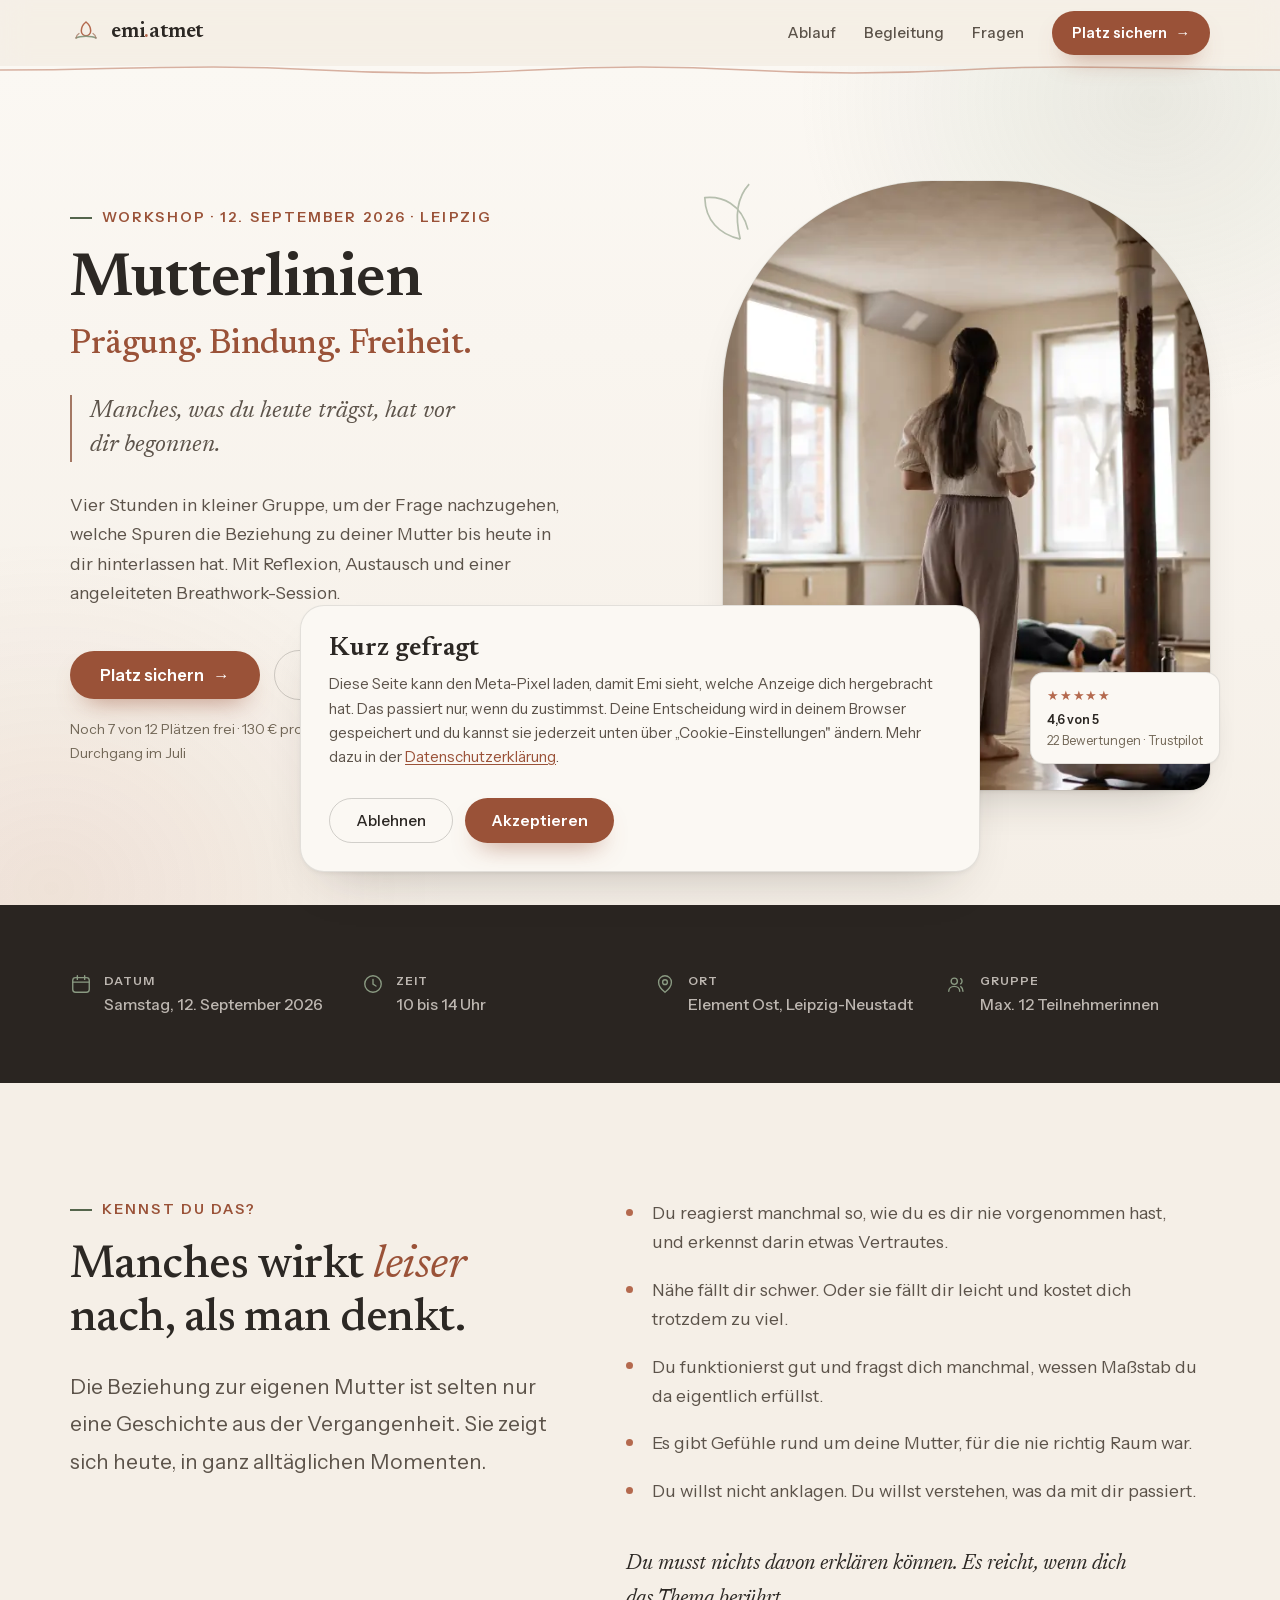
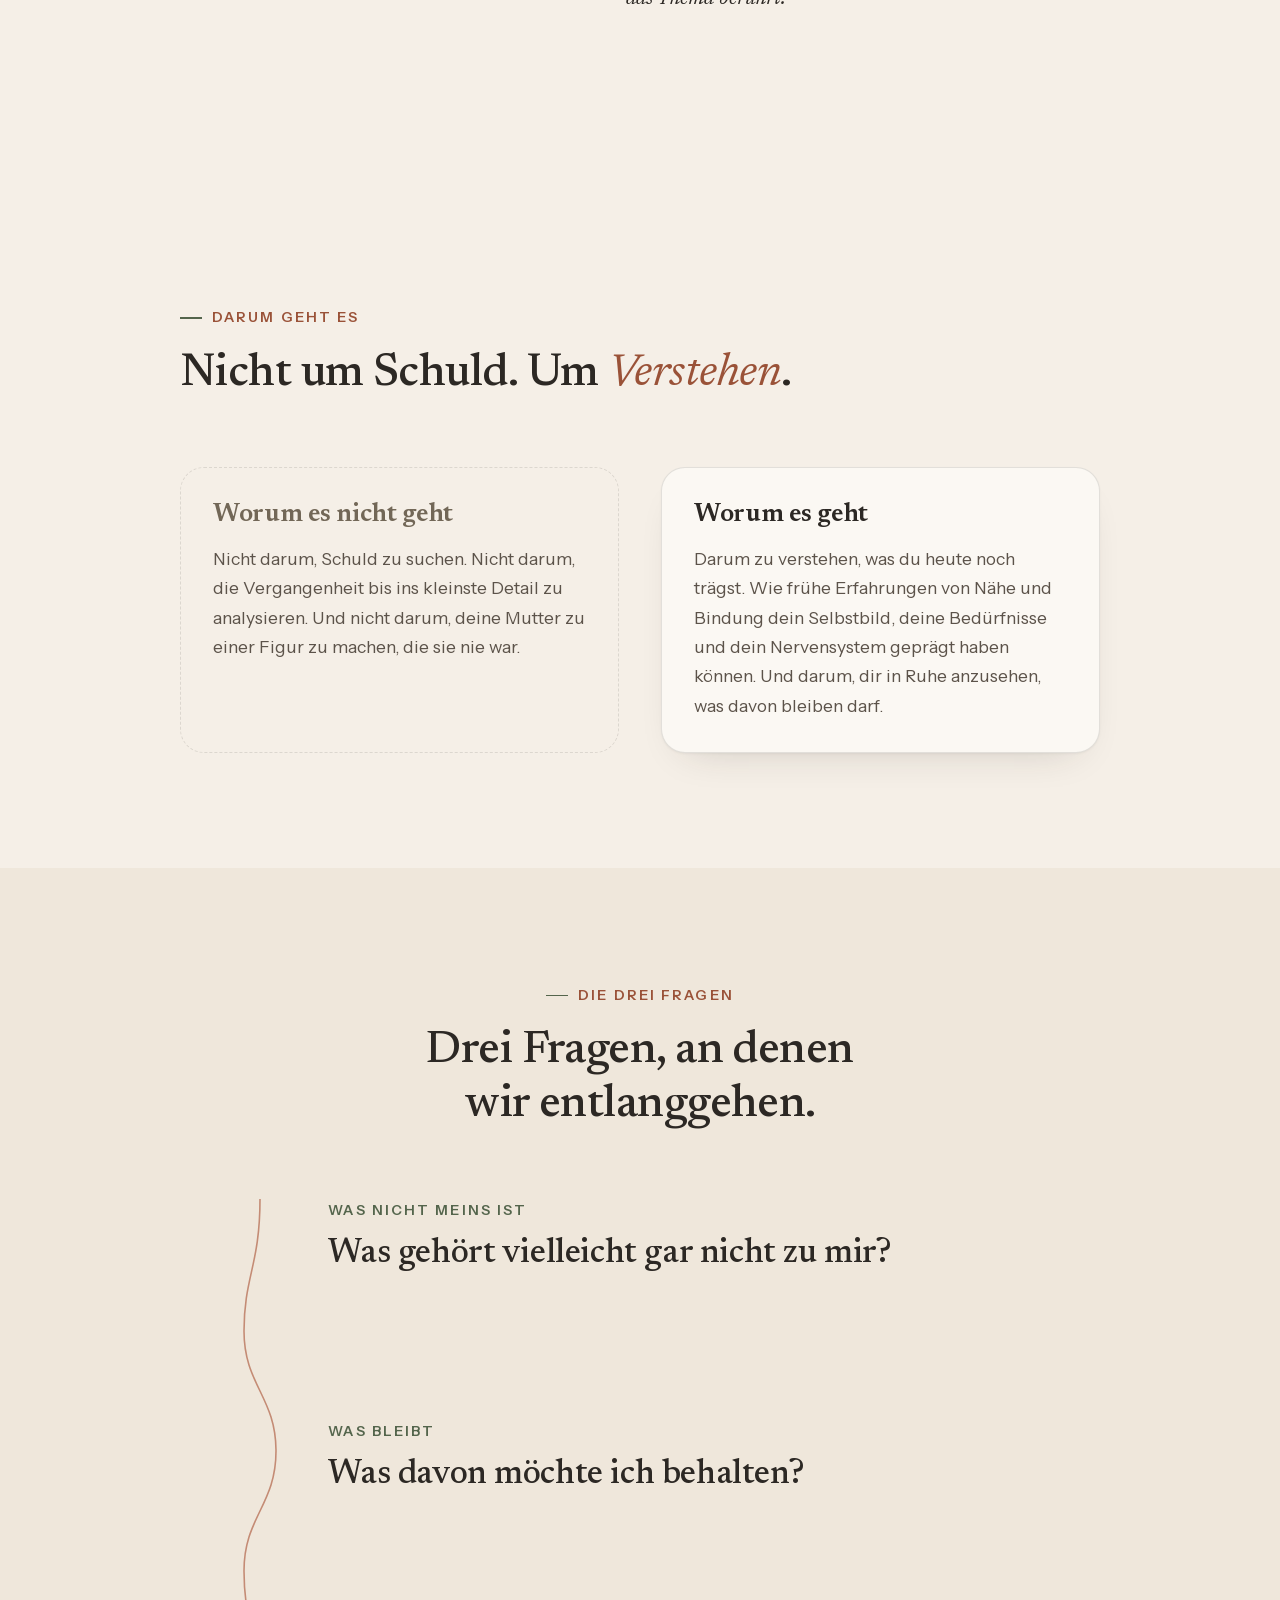
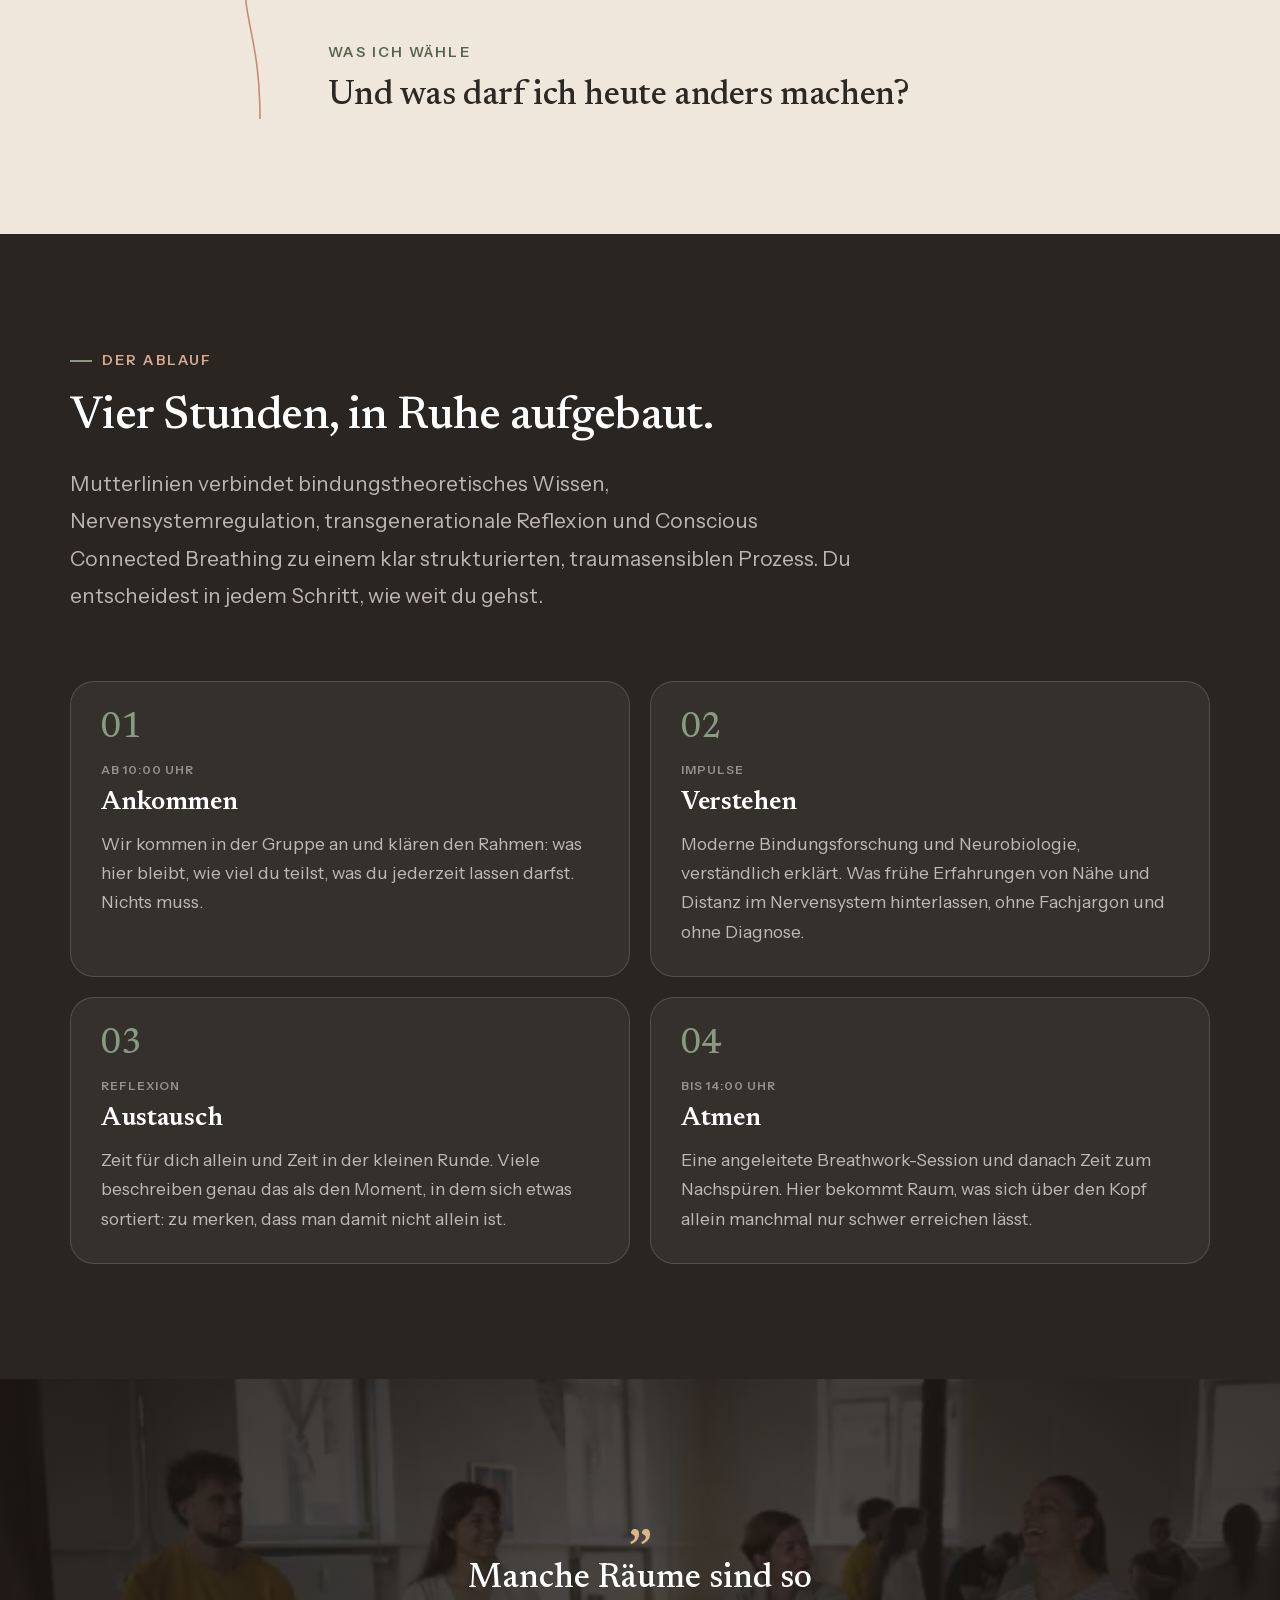
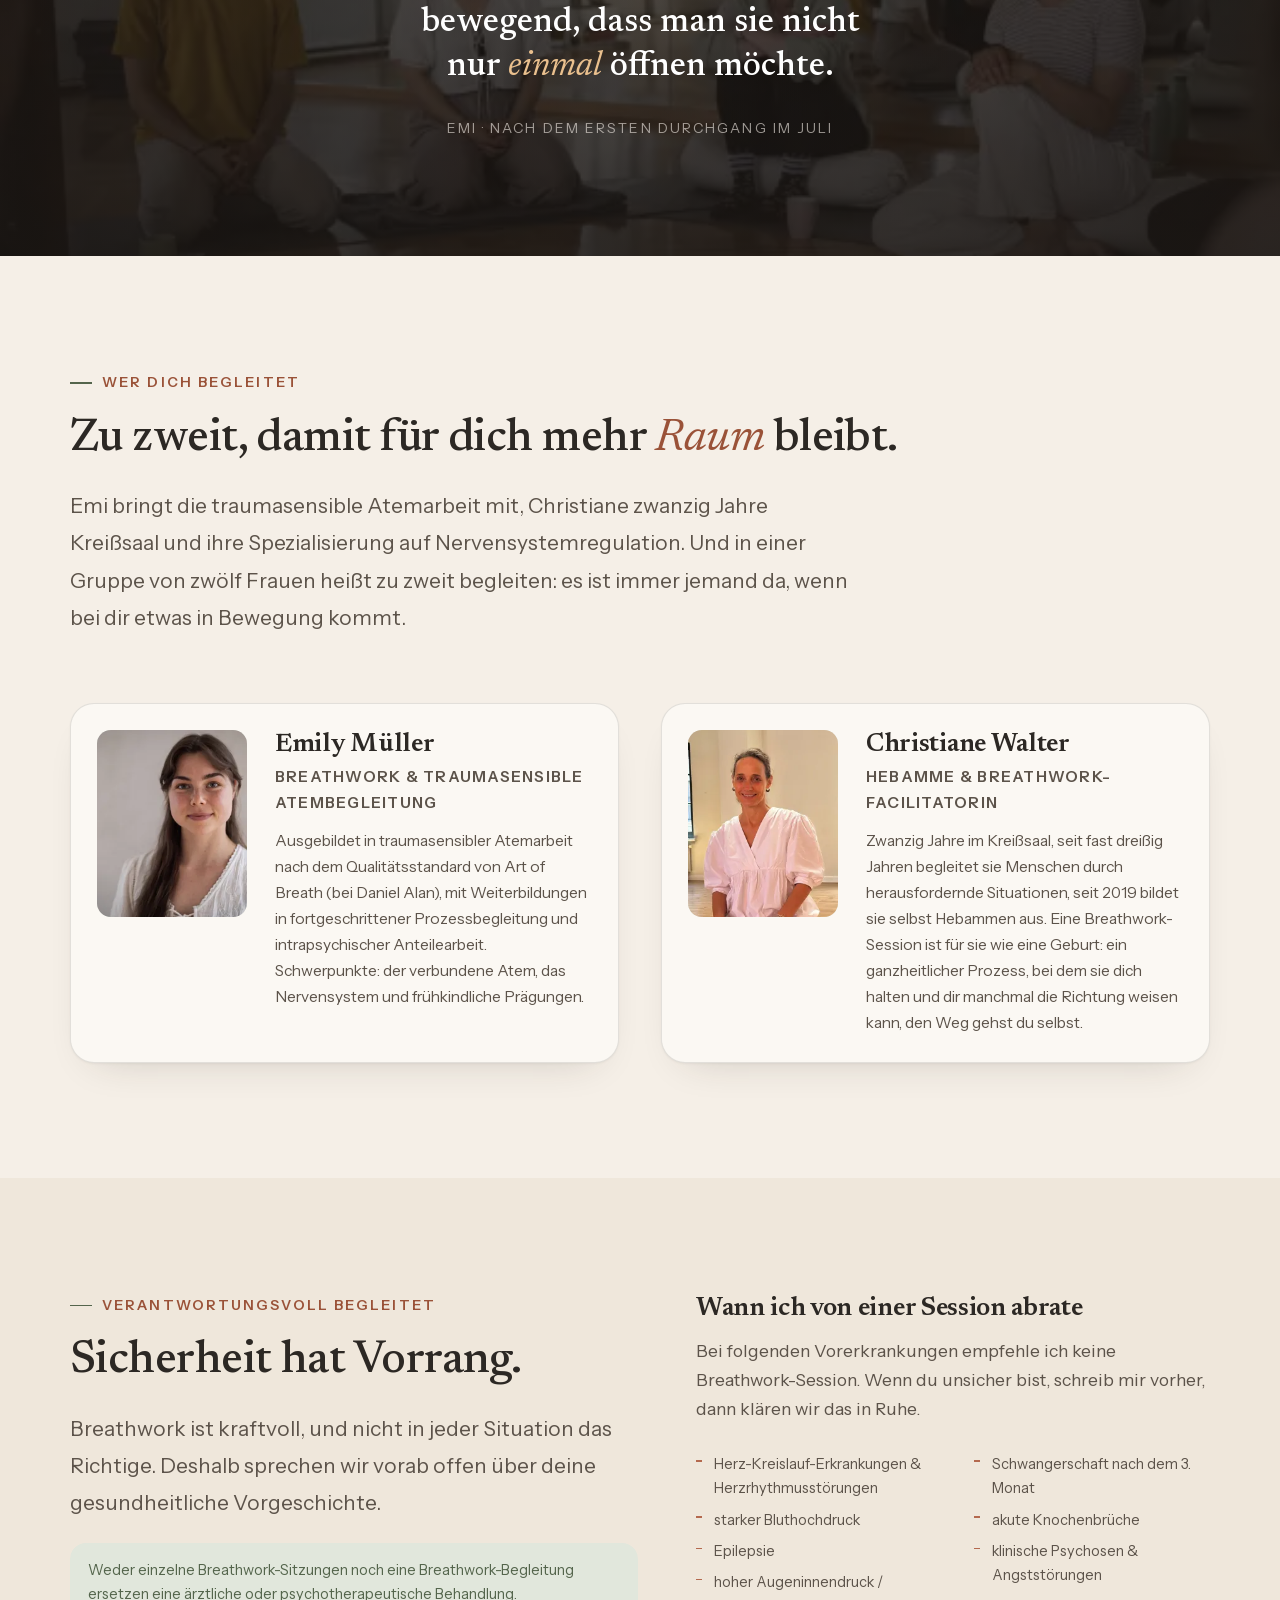
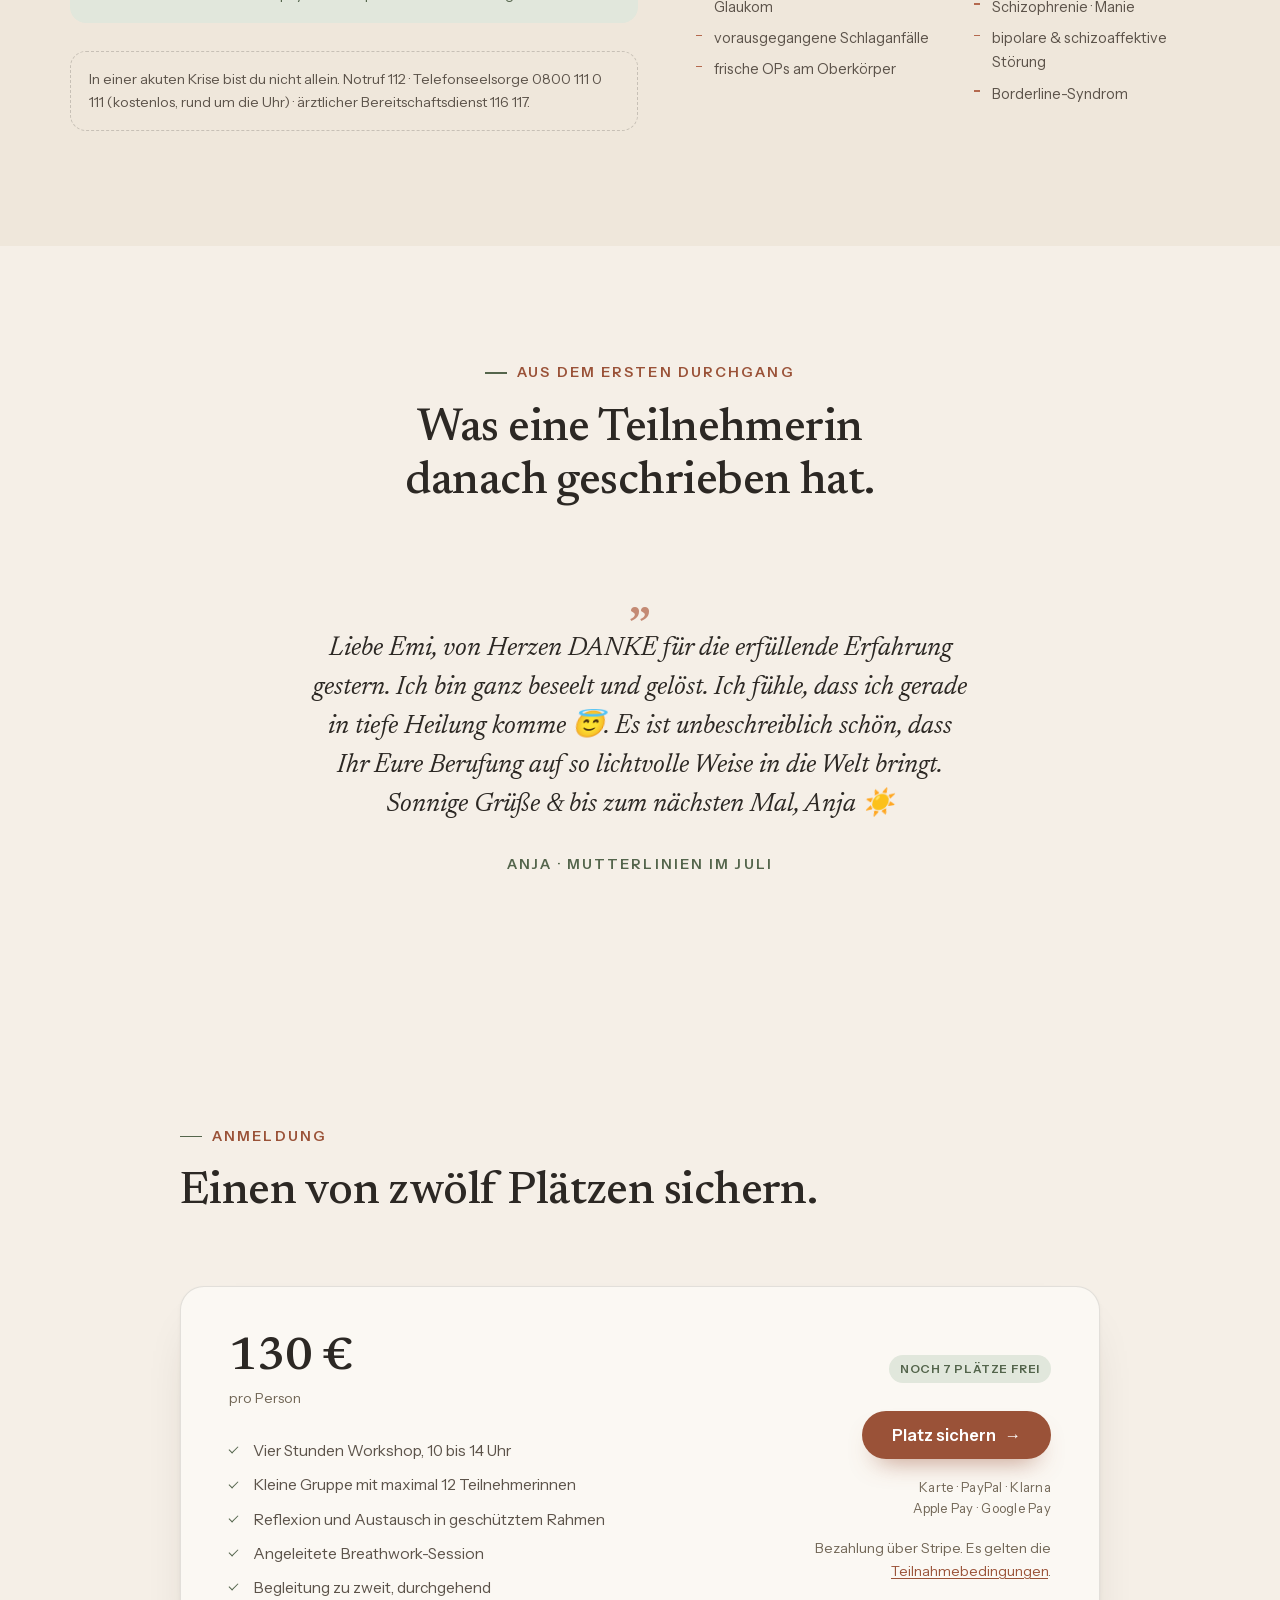
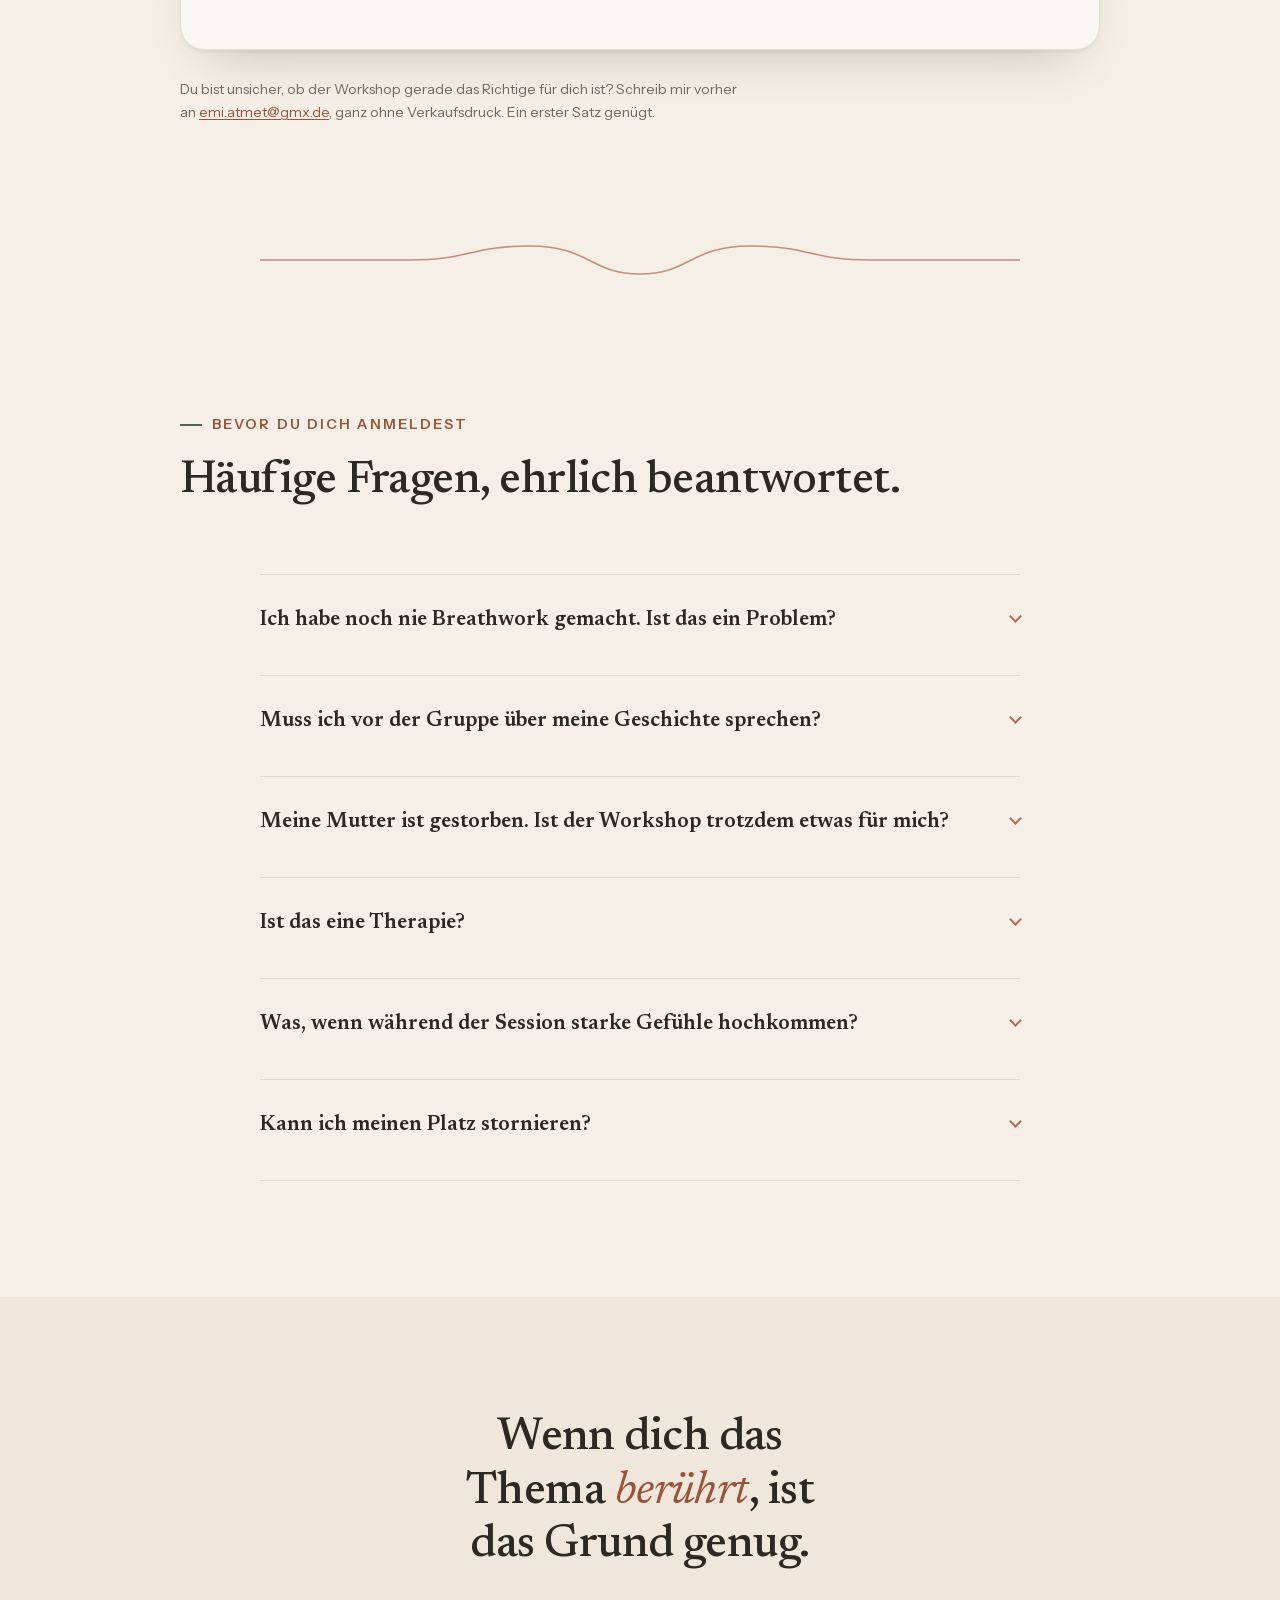
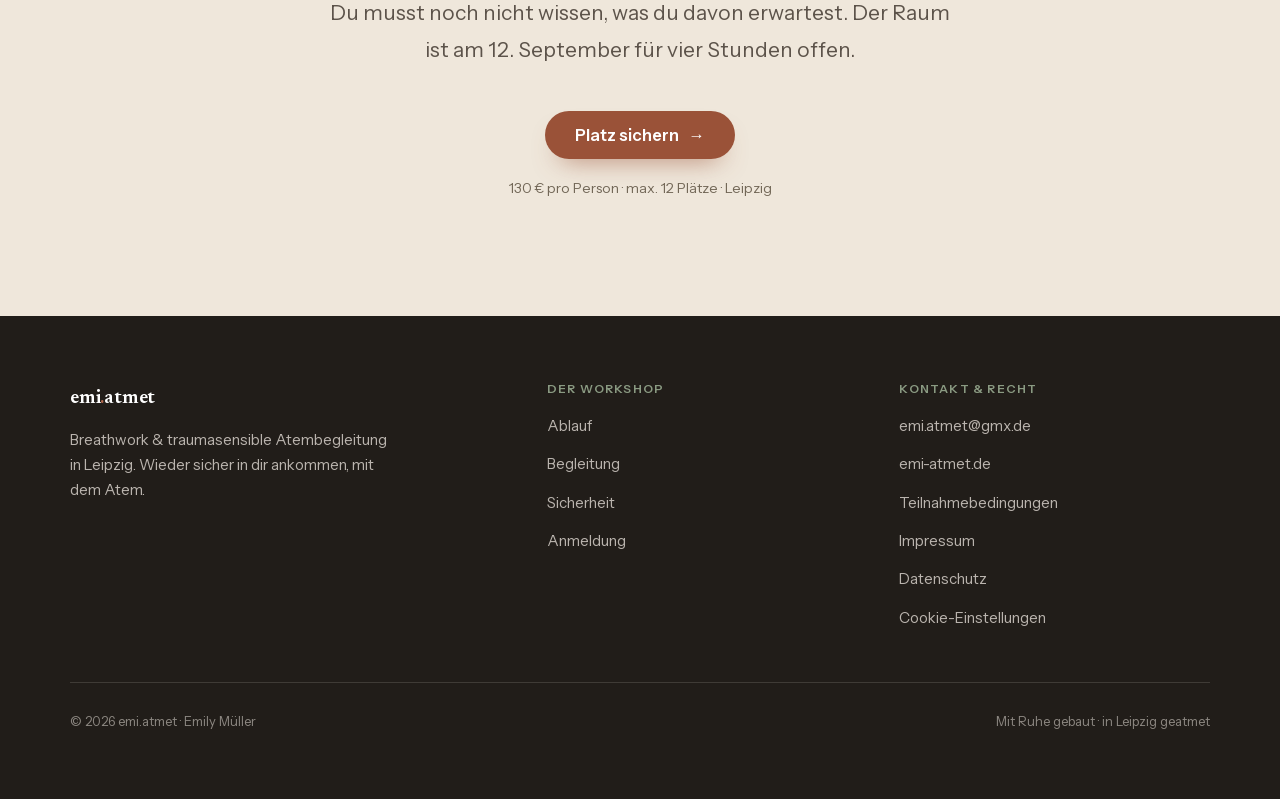
==== index.html @ 9542cbc9 "Nav: Fragen points at the FAQ, not the three questions The nav link went to the three-questions sect" ====
<!doctype html>
<html lang="de">
<head>
<meta charset="utf-8">
<meta name="viewport" content="width=device-width,initial-scale=1">
<title>Mutterlinien · Workshop am 12. September 2026 in Leipzig | emi.atmet</title>
<meta name="description" content="Mutterlinien: Prägung. Bindung. Freiheit. Vier Stunden in kleiner Gruppe zu dem, was die Beziehung zur Mutter bis heute in uns hinterlassen hat. Mit Reflexion, Austausch und Breathwork. 12. September 2026 in Leipzig, max. 12 Plätze.">
<link rel="canonical" href="https://emi-atmet.de/mutterlinien/">

<!-- ============================================================
     OFFENE PLATZHALTER (vor dem Livegang ersetzen, alle greppbar):
       CHECKOUT_URL          Stripe Payment Link, 2 Stellen
       META_PIXEL_ID         in assets/consent.js, sobald die Pixel-ID da ist

     Von Emi am 26.08.2026 beantwortet und eingebaut: Stornobedingungen,
     Adressen, Mitbringen, Bildrechte (Einwilligungen liegen vor), und
     der Termin am 12.09. ist ein einzelner Workshop.
     ============================================================ -->

<meta property="og:type" content="website">
<meta property="og:locale" content="de_DE">
<meta property="og:title" content="Mutterlinien · Workshop am 12. September 2026 in Leipzig">
<meta property="og:description" content="Vier Stunden in kleiner Gruppe zu dem, was die Beziehung zur Mutter bis heute in uns hinterlassen hat. Max. 12 Plätze.">
<meta name="theme-color" content="#F5EFE7">

<link rel="icon" href="data:image/svg+xml,%3Csvg xmlns='http://www.w3.org/2000/svg' viewBox='0 0 32 32'%3E%3Crect width='32' height='32' rx='7' fill='%23F5EFE7'/%3E%3Cpath d='M16 6c2.8 2.3 4.4 5.1 4.4 8.3 0 2.6-2 4.6-4.4 4.6s-4.4-2-4.4-4.6C11.6 11.1 13.2 8.3 16 6z' fill='none' stroke='%23B4694E' stroke-width='1.5'/%3E%3Cpath d='M7 22c2.8-1.6 6-1.6 9-1.6s6.2 0 9 1.6' fill='none' stroke='%238A9A82' stroke-width='1.5' stroke-linecap='round'/%3E%3C/svg%3E">

<link rel="preload" href="assets/fonts/newsreader-600.woff2" as="font" type="font/woff2" crossorigin>
<link rel="preload" href="assets/fonts/instrument-sans-400.woff2" as="font" type="font/woff2" crossorigin>
<link rel="stylesheet" href="assets/fonts.css">
<link rel="stylesheet" href="assets/style.css">
<script>document.documentElement.classList.add('js')</script>
</head>
<body>
<a class="skip" href="#main">Zum Inhalt springen</a>

<header class="nav" id="nav">
  <div class="wrap nav-in">
    <a class="brand" href="https://emi-atmet.de/">
      <svg class="lotus" viewBox="0 0 32 32" aria-hidden="true"><path d="M16 5c3 2.4 4.7 5.4 4.7 8.8 0 2.8-2.1 4.9-4.7 4.9s-4.7-2.1-4.7-4.9C11.3 10.4 13 7.4 16 5z" fill="none" stroke="#B4694E" stroke-width="1.5"/><path d="M6 21c3-1.7 6.4-1.7 10-1.7s7 0 10 1.7" fill="none" stroke="#8A9A82" stroke-width="1.5" stroke-linecap="round"/><path d="M9 16.5c-1.7 1-2.8 2.6-3 4.5M23 16.5c1.7 1 2.8 2.6 3 4.5" fill="none" stroke="#A47864" stroke-width="1.3" stroke-linecap="round" opacity=".8"/></svg>
      <span class="wordmark">emi<span class="dot">.</span>atmet</span>
    </a>
    <nav class="nav-right" aria-label="Hauptnavigation">
      <a class="nav-link" href="#ablauf">Ablauf</a>
      <a class="nav-link" href="#begleitung">Begleitung</a>
      <a class="nav-link" href="#faq">Fragen</a>
      <a class="btn nav-btn" href="#anmeldung">Platz sichern <span class="arr" aria-hidden="true">→</span></a>
    </nav>
  </div>
  <svg class="nav-wave" viewBox="0 0 1440 8" preserveAspectRatio="none" aria-hidden="true"><path d="M0 4 C120 4 120 1 240 1 C360 1 360 7 480 7 C600 7 600 1 720 1 C840 1 840 7 960 7 C1080 7 1080 1 1200 1 C1320 1 1320 4 1440 4" stroke="currentColor" stroke-width="1.4" fill="none"/></svg>
</header>

<main id="main">

  <!-- ============ HERO ============ -->
  <section class="hero">
    <div class="wrap hero-grid">
      <div class="reveal">
        <p class="eyebrow">Workshop · 12. September 2026 · Leipzig</p>
        <h1>Mutterlinien</h1>
        <p class="hero-sub-serif">Prägung. Bindung. Freiheit.</p>
        <p class="hero-lead">Manches, was du heute trägst, hat vor dir begonnen.</p>
        <p class="hero-note">Vier Stunden in kleiner Gruppe, um der Frage nachzugehen, welche Spuren die Beziehung zu deiner Mutter bis heute in dir hinterlassen hat. Mit Reflexion, Austausch und einer angeleiteten Breathwork-Session.</p>
        <div class="cta-row">
          <a class="btn btn-lg" href="#anmeldung">Platz sichern <span class="arr" aria-hidden="true">→</span></a>
          <a class="btn btn-lg btn-ghost" href="#ablauf">Was dich erwartet</a>
        </div>
        <!-- data-seats-left: die beiden Stellen mit der Live-Zahl. Siehe ../TODO.md -->
        <p class="cta-note"><span data-seats-left>Noch 7 von 12 Plätzen frei</span> · 130 € pro Person · zum zweiten Mal, nach einem ersten Durchgang im Juli</p>
      </div>

      <div class="figure-wrap reveal d1">
        <svg class="leaf" viewBox="0 0 64 64" fill="none" aria-hidden="true"><path d="M32 60C16 52 8 38 12 20c14 2 28 12 28 34" stroke="currentColor" stroke-width="1.4"/><path d="M32 60c0-20 6-34 18-42" stroke="currentColor" stroke-width="1.4"/></svg>
        <div class="frame">
          <picture>
            <source type="image/webp"
                    srcset="assets/img/hero-raum-560.webp 560w, assets/img/hero-raum-840.webp 840w, assets/img/hero-raum-1120.webp 1120w"
                    sizes="(max-width:900px) min(420px, 92vw), 40vw">
            <img src="assets/img/hero-raum-840.jpg"
                 srcset="assets/img/hero-raum-560.jpg 560w, assets/img/hero-raum-840.jpg 840w, assets/img/hero-raum-1120.jpg 1120w"
                 sizes="(max-width:900px) min(420px, 92vw), 40vw"
                 width="840" height="1260" fetchpriority="high" decoding="async"
                 alt="Workshopraum in Leipzig: Teilnehmerinnen liegen auf Matten, Emi steht barfuß in der Mitte des Raums.">
          </picture>
        </div>
        <div class="badge">
          <div class="badge-stars" aria-hidden="true">★★★★★</div>
          <p class="badge-txt"><b>4,6 von 5</b><br>22 Bewertungen · Trustpilot</p>
        </div>
      </div>
    </div>
  </section>

  <!-- ============ FAKTEN ============ -->
  <section class="band-dark facts">
    <div class="wrap facts-grid">
      <div class="fact reveal">
        <svg viewBox="0 0 24 24" fill="none" aria-hidden="true"><rect x="3" y="5" width="18" height="16" rx="3" stroke="currentColor" stroke-width="1.5"/><path d="M3 10h18M8 3v4M16 3v4" stroke="currentColor" stroke-width="1.5" stroke-linecap="round"/></svg>
        <div><p class="fact-k">Datum</p><p class="fact-v">Samstag, 12. September 2026</p></div>
      </div>
      <div class="fact reveal d1">
        <svg viewBox="0 0 24 24" fill="none" aria-hidden="true"><circle cx="12" cy="12" r="9" stroke="currentColor" stroke-width="1.5"/><path d="M12 7v5.2l3.2 2" stroke="currentColor" stroke-width="1.5" stroke-linecap="round"/></svg>
        <div><p class="fact-k">Zeit</p><p class="fact-v">10 bis 14 Uhr</p></div>
      </div>
      <div class="fact reveal d2">
        <svg viewBox="0 0 24 24" fill="none" aria-hidden="true"><path d="M12 21s7-5.6 7-11a7 7 0 1 0-14 0c0 5.4 7 11 7 11z" stroke="currentColor" stroke-width="1.5"/><circle cx="12" cy="10" r="2.6" stroke="currentColor" stroke-width="1.5"/></svg>
        <div><p class="fact-k">Ort</p><p class="fact-v">Element Ost, Leipzig-Neustadt</p></div>
      </div>
      <div class="fact reveal d3">
        <svg viewBox="0 0 24 24" fill="none" aria-hidden="true"><circle cx="9" cy="9" r="3.4" stroke="currentColor" stroke-width="1.5"/><path d="M3 20c0-3.3 2.7-5.4 6-5.4s6 2.1 6 5.4" stroke="currentColor" stroke-width="1.5" stroke-linecap="round"/><path d="M16 6.2a3.4 3.4 0 0 1 0 5.6M18.5 20c0-2.4-.9-4.2-2.4-5.2" stroke="currentColor" stroke-width="1.5" stroke-linecap="round"/></svg>
        <div><p class="fact-k">Gruppe</p><p class="fact-v">Max. 12 Teilnehmerinnen</p></div>
      </div>
    </div>
  </section>

  <!-- ============ ERKENNEN ============ -->
  <section id="erkennen">
    <div class="wrap recog">
      <div class="reveal">
        <p class="eyebrow">Kennst du das?</p>
        <h2>Manches wirkt <em>leiser</em> nach, als man denkt.</h2>
        <p class="lead">Die Beziehung zur eigenen Mutter ist selten nur eine Geschichte aus der Vergangenheit. Sie zeigt sich heute, in ganz alltäglichen Momenten.</p>
      </div>
      <div class="reveal d1">
        <ul class="recog-list">
          <li>Du reagierst manchmal so, wie du es dir nie vorgenommen hast, und erkennst darin etwas Vertrautes.</li>
          <li>Nähe fällt dir schwer. Oder sie fällt dir leicht und kostet dich trotzdem zu viel.</li>
          <li>Du funktionierst gut und fragst dich manchmal, wessen Maßstab du da eigentlich erfüllst.</li>
          <li>Es gibt Gefühle rund um deine Mutter, für die nie richtig Raum war.</li>
          <li>Du willst nicht anklagen. Du willst verstehen, was da mit dir passiert.</li>
        </ul>
        <p class="recog-close">Du musst nichts davon erklären können. Es reicht, wenn dich das Thema berührt.</p>
      </div>
    </div>
  </section>

  <div class="breath-wrap"><svg class="breath" viewBox="0 0 760 40" fill="none" aria-hidden="true" preserveAspectRatio="none"><path pathLength="1" d="M0 20 H150 C210 20 210 6 270 6 C330 6 330 34 380 34 C430 34 430 6 490 6 C550 6 550 20 610 20 H760" stroke="currentColor" stroke-width="1.6" stroke-linecap="round"/></svg></div>

  <!-- ============ RAHMEN ============ -->
  <section id="darum">
    <div class="wrap-n">
      <div class="sec-head reveal">
        <p class="eyebrow">Darum geht es</p>
        <h2>Nicht um Schuld. Um <em>Verstehen</em>.</h2>
      </div>
      <div class="frame-cols">
        <div class="frame-card is-not reveal">
          <h3>Worum es nicht geht</h3>
          <p>Nicht darum, Schuld zu suchen. Nicht darum, die Vergangenheit bis ins kleinste Detail zu analysieren. Und nicht darum, deine Mutter zu einer Figur zu machen, die sie nie war.</p>
        </div>
        <div class="frame-card reveal d1">
          <h3>Worum es geht</h3>
          <p>Darum zu verstehen, was du heute noch trägst. Wie frühe Erfahrungen von Nähe und Bindung dein Selbstbild, deine Bedürfnisse und dein Nervensystem geprägt haben können. Und darum, dir in Ruhe anzusehen, was davon bleiben darf.</p>
        </div>
      </div>
    </div>
  </section>

  <!-- ============ DIE DREI FRAGEN (Signature) ============ -->
  <!-- id bewusst "drei-fragen", nicht "fragen": "Fragen" in der Navigation
       meint die FAQ ganz unten. -->
  <section class="questions" id="drei-fragen">
    <div class="wrap">
      <div class="sec-head reveal" style="text-align:center">
        <p class="eyebrow" style="justify-content:center">Die drei Fragen</p>
        <h2 style="max-width:22ch;margin-inline:auto">Drei Fragen, an denen wir entlanggehen.</h2>
      </div>
      <div class="q-grid">
        <div class="q-line reveal" aria-hidden="true">
          <svg viewBox="0 0 44 520" fill="none" preserveAspectRatio="none" vector-effect="non-scaling-stroke">
            <path pathLength="1" d="M22 0 C22 66 6 78 6 132 C6 186 38 198 38 252 C38 306 6 318 6 372 C6 426 22 442 22 520" stroke="currentColor" stroke-width="1.6" stroke-linecap="round"/>
          </svg>
        </div>
        <ol class="q-list">
          <li class="q-item reveal"><span>Was nicht meins ist</span><p>Was gehört vielleicht gar nicht zu mir?</p></li>
          <li class="q-item reveal d1"><span>Was bleibt</span><p>Was davon möchte ich behalten?</p></li>
          <li class="q-item reveal d2"><span>Was ich wähle</span><p>Und was darf ich heute anders machen?</p></li>
        </ol>
      </div>
    </div>
  </section>

  <!-- ============ ABLAUF ============ -->
  <section class="band-dark" id="ablauf">
    <div class="wrap">
      <div class="sec-head reveal">
        <p class="eyebrow">Der Ablauf</p>
        <h2>Vier Stunden, in Ruhe aufgebaut.</h2>
        <p class="lead">Mutterlinien verbindet bindungstheoretisches Wissen, Nervensystemregulation, transgenerationale Reflexion und Conscious Connected Breathing zu einem klar strukturierten, traumasensiblen Prozess. Du entscheidest in jedem Schritt, wie weit du gehst.</p>
      </div>
      <div class="steps">
        <div class="step reveal">
          <p class="t">ab 10:00 Uhr</p>
          <h3>Ankommen</h3>
          <p>Wir kommen in der Gruppe an und klären den Rahmen: was hier bleibt, wie viel du teilst, was du jederzeit lassen darfst. Nichts muss.</p>
        </div>
        <div class="step reveal d1">
          <p class="t">Impulse</p>
          <h3>Verstehen</h3>
          <p>Moderne Bindungsforschung und Neurobiologie, verständlich erklärt. Was frühe Erfahrungen von Nähe und Distanz im Nervensystem hinterlassen, ohne Fachjargon und ohne Diagnose.</p>
        </div>
        <div class="step reveal d2">
          <p class="t">Reflexion</p>
          <h3>Austausch</h3>
          <p>Zeit für dich allein und Zeit in der kleinen Runde. Viele beschreiben genau das als den Moment, in dem sich etwas sortiert: zu merken, dass man damit nicht allein ist.</p>
        </div>
        <div class="step reveal d3">
          <p class="t">bis 14:00 Uhr</p>
          <h3>Atmen</h3>
          <p>Eine angeleitete Breathwork-Session und danach Zeit zum Nachspüren. Hier bekommt Raum, was sich über den Kopf allein manchmal nur schwer erreichen lässt.</p>
        </div>
      </div>
    </div>
  </section>

  <!-- ============ ZITAT ============ -->
  <section class="quoteband">
    <picture class="cine-wrap">
      <source media="(min-width:701px)" type="image/webp"
              srcset="assets/img/kreis-wide-1200.webp 1200w, assets/img/kreis-wide-1800.webp 1800w, assets/img/kreis-wide-2600.webp 2600w"
              sizes="100vw" width="2600" height="1097">
      <source media="(min-width:701px)" type="image/jpeg"
              srcset="assets/img/kreis-wide-1200.jpg 1200w, assets/img/kreis-wide-1800.jpg 1800w, assets/img/kreis-wide-2600.jpg 2600w"
              sizes="100vw" width="2600" height="1097">
      <source type="image/webp"
              srcset="assets/img/kreis-narrow-600.webp 600w, assets/img/kreis-narrow-900.webp 900w, assets/img/kreis-narrow-1200.webp 1200w"
              sizes="100vw">
      <img class="cine" src="assets/img/kreis-narrow-900.jpg"
           srcset="assets/img/kreis-narrow-600.jpg 600w, assets/img/kreis-narrow-900.jpg 900w, assets/img/kreis-narrow-1200.jpg 1200w"
           sizes="100vw" width="900" height="600" loading="lazy" decoding="async"
           alt="Teilnehmende sitzen im Kreis um eine Kerze auf dem Holzboden und lachen.">
    </picture>
    <div class="wrap-n reveal">
      <span class="mark" aria-hidden="true">„</span>
      <blockquote>Manche Räume sind so bewegend, dass man sie nicht nur <em>einmal</em> öffnen möchte.</blockquote>
      <cite>Emi · nach dem ersten Durchgang im Juli</cite>
    </div>
  </section>

  <!-- ============ BEGLEITUNG ============ -->
  <section id="begleitung">
    <div class="wrap">
      <div class="sec-head reveal">
        <p class="eyebrow">Wer dich begleitet</p>
        <h2>Zu zweit, damit für dich mehr <em>Raum</em> bleibt.</h2>
        <p class="lead">Emi bringt die traumasensible Atemarbeit mit, Christiane zwanzig Jahre Kreißsaal und ihre Spezialisierung auf Nervensystemregulation. Und in einer Gruppe von zwölf Frauen heißt zu zweit begleiten: es ist immer jemand da, wenn bei dir etwas in Bewegung kommt.</p>
      </div>
      <div class="people">
        <article class="person reveal">
          <div class="person-fig">
            <picture>
              <source type="image/webp"
                      srcset="assets/img/emi-240.webp 240w, assets/img/emi-360.webp 360w, assets/img/emi-480.webp 480w"
                      sizes="150px">
              <img src="assets/img/emi-360.jpg"
                   srcset="assets/img/emi-240.jpg 240w, assets/img/emi-360.jpg 360w, assets/img/emi-480.jpg 480w"
                   sizes="150px" width="360" height="450" loading="lazy" decoding="async"
                   alt="Porträt von Emily Müller">
            </picture>
          </div>
          <div class="person-body">
            <h3>Emily Müller</h3>
            <p class="person-role">Breathwork &amp; traumasensible Atembegleitung</p>
            <p>Ausgebildet in traumasensibler Atemarbeit nach dem Qualitätsstandard von Art of Breath (bei Daniel Alan), mit Weiterbildungen in fortgeschrittener Prozessbegleitung und intrapsychischer Anteilearbeit. Schwerpunkte: der verbundene Atem, das Nervensystem und frühkindliche Prägungen.</p>
          </div>
        </article>
        <article class="person reveal d1">
          <div class="person-fig">
            <picture>
              <source type="image/webp"
                      srcset="assets/img/christiane-240.webp 240w, assets/img/christiane-360.webp 360w, assets/img/christiane-480.webp 480w"
                      sizes="150px">
              <img src="assets/img/christiane-360.jpg"
                   srcset="assets/img/christiane-240.jpg 240w, assets/img/christiane-360.jpg 360w, assets/img/christiane-480.jpg 480w"
                   sizes="150px" width="360" height="460" loading="lazy" decoding="async"
                   alt="Porträt von Christiane Walter">
            </picture>
          </div>
          <div class="person-body">
            <h3>Christiane Walter</h3>
            <p class="person-role">Hebamme &amp; Breathwork-Facilitatorin</p>
            <p>Zwanzig Jahre im Kreißsaal, seit fast dreißig Jahren begleitet sie Menschen durch herausfordernde Situationen, seit 2019 bildet sie selbst Hebammen aus. Eine Breathwork-Session ist für sie wie eine Geburt: ein ganzheitlicher Prozess, bei dem sie dich halten und dir manchmal die Richtung weisen kann, den Weg gehst du selbst.</p>
          </div>
        </article>
      </div>
    </div>
  </section>

  <!-- ============ SICHERHEIT ============ -->
  <section class="band-2" id="sicherheit">
    <div class="wrap safety">
      <div class="reveal">
        <p class="eyebrow">Verantwortungsvoll begleitet</p>
        <h2>Sicherheit hat Vorrang.</h2>
        <p class="lead">Breathwork ist kraftvoll, und nicht in jeder Situation das Richtige. Deshalb sprechen wir vorab offen über deine gesundheitliche Vorgeschichte.</p>
        <div class="note-sage">Weder einzelne Breathwork-Sitzungen noch eine Breathwork-Begleitung ersetzen eine ärztliche oder psychotherapeutische Behandlung.</div>
        <div class="note-dashed">In einer akuten Krise bist du nicht allein. Notruf 112 · Telefonseelsorge 0800 111 0 111 (kostenlos, rund um die Uhr) · ärztlicher Bereitschaftsdienst 116 117.</div>
      </div>
      <div class="reveal d1">
        <h3>Wann ich von einer Session abrate</h3>
        <p style="color:var(--ink-soft);max-width:50ch">Bei folgenden Vorerkrankungen empfehle ich keine Breathwork-Session. Wenn du unsicher bist, schreib mir vorher, dann klären wir das in Ruhe.</p>
        <ul class="contra">
          <li>Herz-Kreislauf-Erkrankungen &amp; Herzrhythmusstörungen</li>
          <li>starker Bluthochdruck</li>
          <li>Epilepsie</li>
          <li>hoher Augeninnendruck / Glaukom</li>
          <li>vorausgegangene Schlaganfälle</li>
          <li>frische OPs am Oberkörper</li>
          <li>Schwangerschaft nach dem 3. Monat</li>
          <li>akute Knochenbrüche</li>
          <li>klinische Psychosen &amp; Angststörungen</li>
          <li>Schizophrenie · Manie</li>
          <li>bipolare &amp; schizoaffektive Störung</li>
          <li>Borderline-Syndrom</li>
        </ul>
      </div>
    </div>
  </section>

  <!-- ============ STIMME ============ -->
  <!-- Wortlaut unverändert übernommen, inklusive der Stelle über Heilung.
       Entscheidung von Kenny am 26.08.2026, Freigabe mit Namen liegt vor. -->
  <section id="stimmen">
    <div class="wrap-n">
      <div class="sec-head reveal" style="text-align:center">
        <p class="eyebrow" style="justify-content:center">Aus dem ersten Durchgang</p>
        <h2 style="max-width:20ch;margin-inline:auto">Was eine Teilnehmerin danach geschrieben hat.</h2>
      </div>
      <figure class="stimme reveal d1">
        <span class="mark" aria-hidden="true">„</span>
        <blockquote>Liebe Emi, von Herzen DANKE für die erfüllende Erfahrung gestern. Ich bin ganz beseelt und gelöst. Ich fühle, dass ich gerade in tiefe Heilung komme 😇. Es ist unbeschreiblich schön, dass Ihr Eure Berufung auf so lichtvolle Weise in die Welt bringt. Sonnige Grüße &amp; bis zum nächsten Mal, Anja ☀️</blockquote>
        <figcaption><cite>Anja · Mutterlinien im Juli</cite></figcaption>
      </figure>
    </div>
  </section>

  <!-- ============ ANMELDUNG ============ -->
  <section id="anmeldung">
    <div class="wrap-n">
      <div class="sec-head reveal">
        <p class="eyebrow">Anmeldung</p>
        <h2>Einen von zwölf Plätzen sichern.</h2>
      </div>
      <div class="book-card reveal d1">
        <div>
          <p class="price">130 €</p>
          <p class="price-note">pro Person</p>
          <ul class="incl">
            <li>Vier Stunden Workshop, 10 bis 14 Uhr</li>
            <li>Kleine Gruppe mit maximal 12 Teilnehmerinnen</li>
            <li>Reflexion und Austausch in geschütztem Rahmen</li>
            <li>Angeleitete Breathwork-Session</li>
            <li>Begleitung zu zweit, durchgehend</li>
          </ul>
        </div>
        <div class="book-side">
          <span class="seats" data-seats-left>Noch 7 Plätze frei</span>
          <div>
            <!-- CHECKOUT_URL (1/2) · Stripe Payment Link -->
            <a class="btn btn-lg" href="CHECKOUT_URL" data-checkout>Platz sichern <span class="arr" aria-hidden="true">→</span></a>
          </div>
          <p class="pay-methods">Karte · PayPal · Klarna<br>Apple Pay · Google Pay</p>
          <p class="cta-note">Bezahlung über Stripe. Es gelten die
          <a href="teilnahmebedingungen.html" style="color:var(--clay-deep);text-decoration:underline;text-underline-offset:2px">Teilnahmebedingungen</a>.</p>
        </div>
      </div>
      <p class="cta-note reveal" style="margin-top:var(--sp-3);max-width:56ch">
        Du bist unsicher, ob der Workshop gerade das Richtige für dich ist? Schreib mir vorher an
        <a href="mailto:emi.atmet@gmx.de?subject=Mutterlinien%2012.09." style="color:var(--clay-deep);text-decoration:underline;text-underline-offset:2px">emi.atmet@gmx.de</a>,
        ganz ohne Verkaufsdruck. Ein erster Satz genügt.
      </p>
    </div>
  </section>

  <div class="breath-wrap"><svg class="breath" viewBox="0 0 760 40" fill="none" aria-hidden="true" preserveAspectRatio="none"><path pathLength="1" d="M0 20 H150 C210 20 210 6 270 6 C330 6 330 34 380 34 C430 34 430 6 490 6 C550 6 550 20 610 20 H760" stroke="currentColor" stroke-width="1.6" stroke-linecap="round"/></svg></div>

  <!-- ============ FAQ ============ -->
  <section id="faq">
    <div class="wrap-n">
      <div class="sec-head reveal">
        <p class="eyebrow">Bevor du dich anmeldest</p>
        <h2>Häufige Fragen, ehrlich beantwortet.</h2>
      </div>
      <div class="faq reveal d1">
        <details>
          <summary>Ich habe noch nie Breathwork gemacht. Ist das ein Problem?</summary>
          <div class="a"><p>Überhaupt nicht. Du brauchst keinerlei Vorerfahrung. Wir führen dich Schritt für Schritt durch die Session, und du bestimmst selbst, wie tief du gehst.</p></div>
        </details>
        <details>
          <summary>Muss ich vor der Gruppe über meine Geschichte sprechen?</summary>
          <div class="a"><p>Nein. Es gibt Zeit für dich allein und Zeit für Austausch, und du entscheidest jedes Mal neu, was du davon teilst. Zuhören ist genauso viel wert.</p></div>
        </details>
        <details>
          <summary>Meine Mutter ist gestorben. Ist der Workshop trotzdem etwas für mich?</summary>
          <div class="a"><p>Ja. Es geht um die Spuren, die die Beziehung in dir hinterlassen hat, und die bleiben, unabhängig davon, ob deine Mutter noch lebt oder ob ihr heute Kontakt habt. Wenn der Verlust frisch ist, schreib mir vorher, dann schauen wir gemeinsam, ob der Zeitpunkt stimmig ist.</p></div>
        </details>
        <details>
          <summary>Ist das eine Therapie?</summary>
          <div class="a"><p>Nein. Der Workshop ist eine begleitete Selbsterfahrung und ersetzt keine ärztliche oder psychotherapeutische Behandlung. Wenn du gerade in Behandlung bist, sprich vorher mit deiner Therapeutin oder deinem Therapeuten darüber.</p></div>
        </details>
        <details>
          <summary>Was, wenn während der Session starke Gefühle hochkommen?</summary>
          <div class="a"><p>Genau dafür ist der Raum da. Wir sind zu zweit und traumasensibel ausgebildet und begleiten dich sicher durch das, was sich zeigt. Nichts muss, alles darf.</p></div>
        </details>
        <details>
          <summary>Kann ich meinen Platz stornieren?</summary>
          <div class="a">
            <p>Bis 14 Tage vor dem Workshop kannst du kostenfrei stornieren, du bekommst den vollen Betrag zurück. Zwischen 13 und 7 Tagen vorher werden 50 Prozent fällig, also 65 Euro. Ab 6 Tagen vorher oder wenn du nicht erscheinst, wird der volle Beitrag von 130 Euro fällig.</p>
            <p>Du kannst deinen Platz aber jederzeit kostenfrei an jemand anderen weitergeben. Sag Emi einfach Bescheid, wer statt dir kommt.</p>
          </div>
        </details>
      </div>
    </div>
  </section>

  <!-- ============ ABSCHLUSS ============ -->
  <section class="band-2">
    <div class="wrap-n reveal" style="text-align:center">
      <h2 style="max-width:20ch;margin-inline:auto">Wenn dich das Thema <em>berührt</em>, ist das Grund genug.</h2>
      <p class="lead" style="margin:0 auto var(--sp-4);max-width:46ch">Du musst noch nicht wissen, was du davon erwartest. Der Raum ist am 12. September für vier Stunden offen.</p>
      <div class="cta-row" style="justify-content:center">
        <!-- CHECKOUT_URL (2/2) · Stripe Payment Link -->
        <a class="btn btn-lg" href="CHECKOUT_URL" data-checkout>Platz sichern <span class="arr" aria-hidden="true">→</span></a>
      </div>
      <p class="cta-note">130 € pro Person · max. 12 Plätze · Leipzig</p>
    </div>
  </section>

</main>

<footer class="foot">
  <div class="wrap">
    <div class="foot-grid">
      <div>
        <span class="wordmark">emi<span class="dot">.</span>atmet</span>
        <p style="margin-top:12px;max-width:34ch;font-size:15px">Breathwork &amp; traumasensible Atembegleitung in Leipzig. Wieder sicher in dir ankommen, mit dem Atem.</p>
      </div>
      <div>
        <h4>Der Workshop</h4>
        <ul>
          <li><a href="#ablauf">Ablauf</a></li>
          <li><a href="#begleitung">Begleitung</a></li>
          <li><a href="#sicherheit">Sicherheit</a></li>
          <li><a href="#anmeldung">Anmeldung</a></li>
        </ul>
      </div>
      <div>
        <h4>Kontakt &amp; Recht</h4>
        <ul>
          <li><a href="mailto:emi.atmet@gmx.de">emi.atmet@gmx.de</a></li>
          <li><a href="https://emi-atmet.de/">emi-atmet.de</a></li>
          <li><a href="teilnahmebedingungen.html">Teilnahmebedingungen</a></li>
          <li><a href="https://emi-atmet.de/impressum.html">Impressum</a></li>
          <li><a href="https://emi-atmet.de/datenschutz.html">Datenschutz</a></li>
          <li><a href="#" data-consent-reopen>Cookie-Einstellungen</a></li>
        </ul>
      </div>
    </div>
    <div class="foot-bottom">
      <span>© 2026 emi.atmet · Emily Müller</span>
      <span>Mit Ruhe gebaut · in Leipzig geatmet</span>
    </div>
  </div>
</footer>

<script type="application/ld+json">
{
  "@context":"https://schema.org",
  "@type":"Event",
  "name":"Mutterlinien: Prägung. Bindung. Freiheit.",
  "description":"Vier Stunden in kleiner Gruppe zu dem, was die Beziehung zur Mutter bis heute in uns hinterlassen hat. Mit Reflexion, Austausch und einer angeleiteten Breathwork-Session.",
  "startDate":"2026-09-12T10:00:00+02:00",
  "endDate":"2026-09-12T14:00:00+02:00",
  "eventStatus":"https://schema.org/EventScheduled",
  "eventAttendanceMode":"https://schema.org/OfflineEventAttendanceMode",
  "inLanguage":"de",
  "maximumAttendeeCapacity":12,
  "location":{
    "@type":"Place",
    "name":"Element Ost",
    "address":{
      "@type":"PostalAddress",
      "streetAddress":"Schulze-Delitzsch-Straße 19",
      "postalCode":"04315",
      "addressLocality":"Leipzig",
      "addressCountry":"DE"
    }
  },
  "organizer":{"@type":"Person","name":"Emily Müller","url":"https://emi-atmet.de/"},
  "performer":[
    {"@type":"Person","name":"Emily Müller","url":"https://emi-atmet.de/"},
    {"@type":"Person","name":"Christiane Walter","url":"https://atemtraum.de/"}
  ],
  "offers":{
    "@type":"Offer",
    "price":"130",
    "priceCurrency":"EUR",
    "availability":"https://schema.org/InStock",
    "url":"https://emi-atmet.de/mutterlinien/#anmeldung"
  }
}
</script>

<script>
(function(){
  var nav = document.getElementById('nav');
  var onScroll = function(){ nav.classList.toggle('scrolled', window.scrollY > 10); };
  onScroll(); window.addEventListener('scroll', onScroll, {passive:true});

  var reduce = window.matchMedia('(prefers-reduced-motion: reduce)').matches;
  var targets = document.querySelectorAll('.reveal, .breath, .q-line');
  if (reduce || !('IntersectionObserver' in window)) {
    targets.forEach(function(el){ el.classList.add('in'); });
  } else {
    var io = new IntersectionObserver(function(entries){
      entries.forEach(function(e){
        if (e.isIntersecting) { e.target.classList.add('in'); io.unobserve(e.target); }
      });
    }, {rootMargin:'0px 0px -8% 0px', threshold:0.12});
    targets.forEach(function(el){ io.observe(el); });
  }

  /* Meta-Pixel, Einwilligung und InitiateCheckout liegen in
     assets/consent.js. Purchase feuert auf danke.html, die der
     Stripe Payment Link per {CHECKOUT_SESSION_ID} ansteuert. */
})();
</script>
<script src="assets/consent.js"></script>
</body>
</html>
---- assets/fonts.css ----
/* ============================================================
   emi.atmet · lokal gehostete Schriften (Deutsch-Subset)
   Newsreader (Serif, Headlines + poetische Kursive)
   Instrument Sans (Fließtext, Labels)
   DSGVO: KEINE Verbindung zu Google/Drittservern.
   ============================================================ */

/* — Newsreader (Serif) — */
@font-face{font-family:'Newsreader';font-style:normal;font-weight:500;font-display:swap;src:url(fonts/newsreader-500.woff2) format('woff2');}
@font-face{font-family:'Newsreader';font-style:normal;font-weight:600;font-display:swap;src:url(fonts/newsreader-600.woff2) format('woff2');}
@font-face{font-family:'Newsreader';font-style:italic;font-weight:400;font-display:swap;src:url(fonts/newsreader-400i.woff2) format('woff2');}

/* — Instrument Sans (Fließtext) — */
@font-face{font-family:'Instrument Sans';font-style:normal;font-weight:400;font-display:swap;src:url(fonts/instrument-sans-400.woff2) format('woff2');}
@font-face{font-family:'Instrument Sans';font-style:normal;font-weight:500;font-display:swap;src:url(fonts/instrument-sans-500.woff2) format('woff2');}
@font-face{font-family:'Instrument Sans';font-style:normal;font-weight:600;font-display:swap;src:url(fonts/instrument-sans-600.woff2) format('woff2');}

/* — Fallback-Metriken gegen Layout-Shift (size-adjust genähert; in QA gegen CLS geprüft) — */
@font-face{font-family:'Newsreader Fallback';src:local('Georgia'),local('Times New Roman');ascent-override:92%;descent-override:24%;line-gap-override:0%;size-adjust:103%;}
@font-face{font-family:'Instrument Fallback';src:local('Arial'),local('Helvetica Neue');ascent-override:95%;descent-override:24%;line-gap-override:0%;size-adjust:99%;}
---- assets/style.css ----
/* ============================================================
   Mutterlinien · Workshop-Landingpage
   Designsystem 1:1 aus emi-atmet.de (brand/design-system.md).
   Keine neuen Farben, keine neuen Schriften, keine CDNs.
   ============================================================ */

:root{
  /* Grounds */
  --paper:#F5EFE7;
  --paper-2:#EFE7DB;
  --sand:#E8DCCB;
  --white:#FBF8F3;

  /* Dark grounds */
  --espresso:#2A2521;
  --espresso-2:#211D19;

  /* Text */
  --ink:#2C2824;
  --ink-soft:#5C534A;
  --ink-faint:#726757;

  /* Clay — die Handlungsfarbe */
  --clay:#B4694E;
  --clay-deep:#9A5238;
  --clay-soft:#EBD7CC;

  /* Sage — die Sicherheitsfarbe */
  --sage:#8A9A82;
  --sage-deep:#54654C;
  --sage-soft:#E1E7DC;

  /* Mocha */
  --mocha:#A47864;
  --mocha-soft:#EADFD3;

  /* Hairlines */
  --line:rgba(44,40,36,.12);
  --line-2:rgba(44,40,36,.20);
  --line-d:rgba(245,239,231,.14);

  /* Type */
  --serif:"Newsreader","Newsreader Fallback",Georgia,"Times New Roman",serif;
  --sans:"Instrument Sans","Instrument Fallback",-apple-system,BlinkMacSystemFont,"Segoe UI",Arial,sans-serif;

  --step--1:clamp(13px,.3vw + 12.3px,14px);
  --step-0: clamp(16px,.35vw + 15.1px,17.5px);
  --step-1: clamp(18px,.7vw + 16.2px,21px);
  --step-2: clamp(21px,1.2vw + 18px,26px);
  --step-3: clamp(25px,2.1vw + 19px,34px);
  --step-4: clamp(30px,3.4vw + 18.5px,46px);
  --step-5: clamp(34px,5vw + 16px,62px);

  --lh-tight:1.06; --lh-snug:1.17; --lh-body:1.68; --lh-relaxed:1.78;
  --ls-display:-.018em; --ls-h2:-.012em; --ls-label:.15em;

  /* Space */
  --sp-2:clamp(14px,1.6vw,18px);
  --sp-3:clamp(20px,2.4vw,28px);
  --sp-4:clamp(30px,3.6vw,42px);
  --sp-5:clamp(44px,5.5vw,66px);
  --sp-6:clamp(62px,9vw,120px);

  /* Radii, shadow, motion */
  --radius-sm:11px;
  --radius:16px;
  --radius-lg:24px;
  --pill:999px;
  --shadow:0 2px 6px -3px rgba(44,36,28,.14), 0 26px 52px -30px rgba(44,36,28,.30);
  --shadow-soft:0 1px 3px -1px rgba(44,36,28,.10), 0 18px 40px -26px rgba(44,36,28,.24);
  --ease:cubic-bezier(.22,.61,.36,1);
  --focus:0 0 0 3px rgba(180,105,78,.45);
}

/* ---------- Base ---------- */
*,*::before,*::after{box-sizing:border-box}
html{-webkit-text-size-adjust:100%; overflow-x:clip}
html:focus-within{scroll-behavior:smooth}
body{
  margin:0; background:var(--paper); color:var(--ink);
  font-family:var(--sans); font-size:var(--step-0); line-height:var(--lh-body);
  -webkit-font-smoothing:antialiased; text-rendering:optimizeLegibility;
}
img,svg{max-width:100%; display:block}
p{margin:0 0 1em; text-wrap:pretty}
p:last-child{margin-bottom:0}
h1,h2,h3,h4{
  font-family:var(--serif); font-weight:600; color:var(--ink);
  line-height:var(--lh-snug); letter-spacing:var(--ls-h2);
  text-wrap:balance; margin:0 0 .45em;
}
h2{font-weight:500; font-size:var(--step-4)}
h3{font-size:var(--step-2)}
h1 em, h2 em, h3 em{font-style:italic; color:var(--clay-deep); font-weight:500}
ul,ol{margin:0; padding:0; list-style:none}
a{color:inherit}
::selection{background:rgba(180,105,78,.20)}

:focus-visible{outline:none; box-shadow:var(--focus); border-radius:6px}

.wrap{width:min(1140px,92vw); margin-inline:auto}
.wrap-n{width:min(920px,92vw); margin-inline:auto}
section{padding:var(--sp-6) 0}
.band-2{background:var(--paper-2)}
.band-dark{background:var(--espresso); color:#fff}
.band-dark h2,.band-dark h3{color:#fff}
.band-dark h2 em,.band-dark h3 em{color:#EAC08E}
.band-dark p{color:rgba(245,239,231,.72)}
.band-dark .lead{color:rgba(245,239,231,.72)}

.skip{
  position:absolute; left:-9999px; top:0; z-index:100;
  background:var(--clay-deep); color:#fff; padding:12px 18px;
  border-radius:0 0 var(--radius-sm) 0; font-weight:600;
}
.skip:focus{left:0}

.sec-head{margin-bottom:var(--sp-5)}
.eyebrow{
  font-family:var(--sans); font-size:var(--step--1); font-weight:600;
  letter-spacing:var(--ls-label); text-transform:uppercase; color:var(--clay-deep);
  display:flex; align-items:center; gap:10px; margin:0 0 var(--sp-2);
}
.eyebrow::before{
  content:""; width:22px; height:1.5px; background:var(--sage-deep); flex:none;
}
.band-dark .eyebrow{color:#D9A88F}
.band-dark .eyebrow::before{background:var(--sage)}
.lead{
  font-size:var(--step-1); color:var(--ink-soft);
  line-height:var(--lh-relaxed); max-width:56ch;
}

/* ---------- Buttons ---------- */
.btn{
  display:inline-flex; align-items:center; gap:9px;
  font-family:var(--sans); font-size:15.5px; font-weight:600; line-height:1;
  padding:14px 26px; border-radius:var(--pill); border:0;
  background:var(--clay-deep); color:#fff; text-decoration:none; cursor:pointer;
  box-shadow:0 14px 26px -14px rgba(154,82,56,.7);
  transition:background .28s var(--ease), transform .28s var(--ease), box-shadow .28s var(--ease);
  min-height:44px;
}
.btn:hover{background:#8a482f; transform:translateY(-2px); box-shadow:0 20px 34px -16px rgba(154,82,56,.75)}
.btn-lg{font-size:16.5px; padding:16px 30px}
.btn-ghost{
  background:transparent; color:var(--ink); border:1.5px solid var(--line-2);
  font-weight:500; box-shadow:none;
}
.btn-ghost:hover{background:transparent; border-color:var(--clay); color:var(--clay-deep); box-shadow:none}
.arr{transition:transform .28s var(--ease)}
.btn:hover .arr{transform:translateX(4px)}
.cta-row{display:flex; flex-wrap:wrap; gap:14px; align-items:center}
.cta-note{
  font-size:var(--step--1); color:var(--ink-faint); margin-top:var(--sp-2);
}

/* ---------- Nav ---------- */
.nav{
  position:sticky; top:0; z-index:50; height:66px;
  background:rgba(245,239,231,.82); backdrop-filter:saturate(150%) blur(14px);
  -webkit-backdrop-filter:saturate(150%) blur(14px);
  transition:background .28s var(--ease);
}
.nav.scrolled{background:rgba(245,239,231,.92)}
.nav-in{display:flex; align-items:center; justify-content:space-between; height:66px}
.brand{display:flex; align-items:center; gap:9px; text-decoration:none}
.lotus{width:32px; height:32px; transition:transform .35s var(--ease)}
.brand:hover .lotus{transform:rotate(-8deg) scale(1.07)}
.wordmark{
  font-family:var(--serif); font-weight:600; font-size:21px;
  letter-spacing:-.01em; color:var(--ink);
}
.wordmark .dot{color:var(--clay)}
.nav-right{display:flex; align-items:center; gap:var(--sp-3)}
.nav-link{
  font-size:15px; font-weight:500; color:var(--ink-soft); text-decoration:none;
  position:relative; padding:6px 0;
}
.nav-link::after{
  content:""; position:absolute; left:0; right:0; bottom:0; height:1.5px;
  background:var(--clay-deep); transform:scaleX(0); transition:transform .35s var(--ease);
}
.nav-link:hover::after{transform:scaleX(1)}
.nav-btn{padding:10px 20px; font-size:14.5px}
.nav-wave{
  width:100%; height:8px; color:var(--clay); opacity:.5;
  transition:opacity .28s var(--ease);
}
.nav.scrolled .nav-wave{opacity:.6}

/* ---------- Hero ---------- */
.hero{
  padding:var(--sp-6) 0 var(--sp-6);
  background:
    radial-gradient(46vmax 40vmax at 90% 4%, rgba(138,154,130,.16), transparent 60%),
    radial-gradient(50vmax 44vmax at 4% 98%, rgba(180,105,78,.10), transparent 62%),
    linear-gradient(180deg, var(--white), var(--paper));
}
.hero-grid{
  display:grid; grid-template-columns:1.1fr .9fr;
  gap:clamp(28px,4.5vw,72px); align-items:center;
}
.hero h1{
  font-size:var(--step-5); line-height:var(--lh-tight);
  letter-spacing:var(--ls-display); max-width:20ch; margin-bottom:.18em;
}
.hero-sub-serif{
  font-family:var(--serif); font-weight:500; font-size:var(--step-3);
  color:var(--clay-deep); line-height:1.25; margin:0 0 var(--sp-3);
  letter-spacing:var(--ls-h2);
}
.hero-lead{
  font-family:var(--serif); font-style:italic;
  font-size:clamp(19px,1vw + 16.5px,24px); line-height:1.4; color:var(--ink-soft);
  padding-left:18px; border-left:2px solid var(--mocha);
  max-width:32ch; margin:0 0 var(--sp-3);
}
.hero-note{max-width:46ch; color:var(--ink-soft); margin-bottom:var(--sp-4)}

.figure-wrap{position:relative; isolation:isolate}
.frame{
  aspect-ratio:4/5; border-radius:210px 210px 20px 20px;
  background:var(--sage-soft); box-shadow:var(--shadow);
  outline:1px solid rgba(44,40,36,.06); overflow:hidden;
  display:grid; place-items:center;
}
.frame picture,.person-fig picture{display:block; width:100%; height:100%}
.frame img{width:100%; height:100%; object-fit:cover; object-position:50% 26%}
.frame-empty{
  font-family:var(--sans); font-size:13px; letter-spacing:.08em; text-transform:uppercase;
  color:var(--sage-deep); text-align:center; padding:0 24px; line-height:1.7;
}
.leaf{
  position:absolute; left:-30px; top:-14px; width:78px; height:78px;
  color:var(--sage); opacity:.6; z-index:0; transform:rotate(-14deg);
}
.frame{position:relative; z-index:1}
.badge{
  position:absolute; right:-10px; bottom:26px; z-index:2; background:var(--white);
  border-radius:14px; box-shadow:var(--shadow-soft); padding:12px 16px;
  border:1px solid var(--line);
}
.badge-stars{color:var(--clay); font-size:13px; letter-spacing:.06em}
.badge-txt{font-size:12.5px; color:var(--ink-faint); margin-top:2px}
.badge-txt b{color:var(--ink); font-weight:600}

/* ---------- Fakten-Leiste (espresso) ---------- */
.facts{padding:var(--sp-5) 0}
.facts-grid{
  display:grid; grid-template-columns:repeat(4,1fr); gap:var(--sp-3);
}
.fact{display:flex; gap:12px; align-items:flex-start}
.fact svg{width:22px; height:22px; color:var(--sage); flex:none; margin-top:2px}
.fact-k{
  font-size:12px; font-weight:600; letter-spacing:.08em; text-transform:uppercase;
  color:rgba(245,239,231,.5); margin:0 0 3px;
}
.fact-v{font-size:15.5px; color:#fff; font-weight:500; margin:0; line-height:1.45}

/* ---------- Erkennen ---------- */
.recog{display:grid; grid-template-columns:.92fr 1.08fr; gap:clamp(28px,4.5vw,72px)}
.recog-list li{
  position:relative; padding-left:26px; margin-bottom:var(--sp-2);
  color:var(--ink-soft); max-width:52ch;
}
.recog-list li::before{
  content:""; position:absolute; left:0; top:.62em; width:7px; height:7px;
  border-radius:50%; background:var(--clay);
}
.recog-close{
  font-family:var(--serif); font-style:italic; font-size:var(--step-1);
  color:var(--ink); margin-top:var(--sp-4); max-width:44ch;
}

/* ---------- Rahmen (nicht / sondern) ---------- */
.frame-cols{display:grid; grid-template-columns:1fr 1fr; gap:var(--sp-4)}
.frame-card{
  background:var(--white); border:1px solid var(--line); border-radius:var(--radius-lg);
  padding:clamp(24px,3vw,32px); box-shadow:var(--shadow-soft);
}
.frame-card h3{font-size:var(--step-2); margin-bottom:.5em}
.frame-card.is-not h3{color:var(--ink-faint)}
.frame-card.is-not{background:transparent; box-shadow:none; border-style:dashed}
.frame-card p{color:var(--ink-soft)}

/* ---------- Die drei Fragen (Signature) ---------- */
.questions{background:var(--paper-2)}
.q-grid{
  display:grid; grid-template-columns:60px 1fr; gap:clamp(20px,3vw,44px);
  align-items:stretch; max-width:820px; margin-inline:auto;
}
.q-line{display:flex; justify-content:center}
.q-line svg{height:100%; width:44px; color:var(--clay); opacity:.72}
.q-line path{
  stroke-dasharray:1; stroke-dashoffset:1;
  transition:stroke-dashoffset 1.9s var(--ease);
}
.q-line.in path{stroke-dashoffset:0}
.q-list{display:flex; flex-direction:column; justify-content:space-between; gap:var(--sp-5)}
.q-item p{
  font-family:var(--serif); font-weight:500; font-size:var(--step-3);
  line-height:1.3; letter-spacing:var(--ls-h2); color:var(--ink); margin:0;
}
.q-item span{
  display:block; font-family:var(--sans); font-size:var(--step--1);
  letter-spacing:var(--ls-label); text-transform:uppercase;
  color:var(--sage-deep); font-weight:600; margin-bottom:10px;
}

/* ---------- Ablauf (espresso, nummeriert) ---------- */
.steps{counter-reset:step; display:grid; grid-template-columns:repeat(2,1fr); gap:20px}
.step{
  background:rgba(245,239,231,.05); border:1px solid rgba(245,239,231,.16);
  border-radius:var(--radius-lg); padding:clamp(24px,3vw,30px);
}
.step::before{
  counter-increment:step; content:"0" counter(step);
  font-family:var(--serif); font-size:34px; font-weight:500; color:var(--sage);
  display:block; line-height:1; margin-bottom:14px;
}
.step h3{font-size:var(--step-2); margin-bottom:.4em}
.step .t{
  font-size:12px; font-weight:600; letter-spacing:.08em; text-transform:uppercase;
  color:rgba(245,239,231,.5); margin-bottom:8px;
}

/* ---------- Zitatband (cinematic) ---------- */
.quoteband{
  position:relative; overflow:hidden;
  background:var(--espresso-2); color:#fff; text-align:center;
  padding:var(--sp-6) 0;
  /* Height grows with the viewport so the band's aspect stays near the
     image's 2.37:1. With a fixed height the crop window tightens on wide
     screens and slices the faces off. */
  min-height:clamp(380px, 36vw, 900px);
  display:grid; align-content:center;
}
.quoteband .cine-wrap{position:absolute; inset:0}
.quoteband .cine{
  width:100%; height:100%;
  object-fit:cover; object-position:50% 30%;
}
.quoteband::after{
  content:""; position:absolute; inset:0; pointer-events:none;
  background:
    radial-gradient(120% 105% at 50% 45%, rgba(26,22,19,.44), rgba(26,22,19,.82) 78%),
    linear-gradient(180deg, rgba(26,22,19,.52), rgba(26,22,19,.64));
}
.quoteband > .wrap-n{position:relative; z-index:1}
.quoteband .mark{
  font-family:var(--serif); font-size:56px; color:#EAC08E; opacity:.92;
  line-height:1; display:block; margin-bottom:6px;
}
.quoteband blockquote{
  margin:0 auto; max-width:24ch; font-family:var(--serif); font-weight:500;
  font-size:var(--step-3); line-height:1.3; color:#fff;
}
.quoteband blockquote em{font-style:italic; color:#EAC08E}
.quoteband cite{
  display:block; margin-top:var(--sp-3); font-family:var(--sans); font-style:normal;
  font-size:var(--step--1); letter-spacing:var(--ls-label); text-transform:uppercase;
  color:rgba(245,239,231,.6);
}

/* ---------- Begleitung ---------- */
.people{display:grid; grid-template-columns:repeat(2,1fr); gap:var(--sp-4)}
.person{
  background:var(--white); border:1px solid var(--line); border-radius:var(--radius-lg);
  box-shadow:var(--shadow-soft); padding:clamp(20px,2.4vw,26px);
  display:grid; grid-template-columns:auto 1fr; gap:var(--sp-3); align-items:start;
  transition:transform .28s var(--ease), box-shadow .28s var(--ease);
}
.person:hover{transform:translateY(-4px); box-shadow:var(--shadow)}
.person-fig{
  width:150px; aspect-ratio:4/5; border-radius:14px; overflow:hidden;
  background:var(--sage-soft); display:grid; place-items:center;
}
.person-fig img{width:100%; height:100%; object-fit:cover; object-position:50% 20%}
.person-body h3{margin-bottom:.15em}
.person-role{
  font-size:12px; font-weight:600; letter-spacing:.08em; text-transform:uppercase;
  color:var(--clay-deep); margin:0 0 12px;
}
.person-body p{color:var(--ink-soft); font-size:15.5px}

/* ---------- Sicherheit ---------- */
.safety{display:grid; grid-template-columns:1.05fr .95fr; gap:clamp(28px,4.5vw,72px)}
.note-sage{
  background:var(--sage-soft); border-radius:var(--radius); color:var(--sage-deep);
  font-size:14.5px; line-height:1.65; padding:16px 18px;
}
.note-dashed{
  border:1px dashed var(--line-2); border-radius:var(--radius); color:var(--ink-soft);
  font-size:14px; line-height:1.65; padding:16px 18px; margin-top:var(--sp-3);
}
.contra{
  columns:2; column-gap:var(--sp-4); margin-top:var(--sp-3);
  font-size:14.5px; color:var(--ink-soft);
}
.contra li{break-inside:avoid; padding-left:18px; position:relative; margin-bottom:7px}
.contra li::before{
  content:""; position:absolute; left:0; top:.6em; width:6px; height:1.5px;
  background:var(--clay);
}

/* ---------- Anmeldung ---------- */
.book-card{
  background:var(--white); border:1px solid var(--line); border-radius:var(--radius-lg);
  box-shadow:var(--shadow); padding:clamp(28px,4vw,48px);
  /* Feste Proportionen statt `auto`. Mit `auto` bestimmt der längste
     Satz rechts die Spaltenbreite und quetscht die Leistungsliste links
     auf ein Drittel zusammen. */
  display:grid; grid-template-columns:1.1fr .9fr; gap:var(--sp-4); align-items:center;
}
.price{
  font-family:var(--serif); font-weight:600; font-size:var(--step-4);
  color:var(--ink); line-height:1; margin:0 0 6px;
}
.price-note{font-size:var(--step--1); color:var(--ink-faint); margin:0}
.incl{margin:var(--sp-3) 0 0; display:grid; gap:8px}
.incl li{
  position:relative; padding-left:24px; font-size:15.5px; color:var(--ink-soft);
}
.incl li::before{
  content:""; position:absolute; left:0; top:.52em; width:9px; height:5px;
  border-left:1.6px solid var(--sage-deep); border-bottom:1.6px solid var(--sage-deep);
  transform:rotate(-45deg);
}
.book-side{text-align:right}
.book-side .cta-note{max-width:32ch; margin-left:auto}
.pay-methods{
  font-size:13px; letter-spacing:.02em; color:var(--ink-faint);
  margin:var(--sp-2) 0 0; line-height:1.6;
}
.seats{
  display:inline-block; background:var(--sage-soft); color:var(--sage-deep);
  font-size:12px; font-weight:600; letter-spacing:.05em; text-transform:uppercase;
  padding:4px 11px; border-radius:var(--pill); margin-bottom:var(--sp-3);
}

/* ---------- Stimme ---------- */
.stimme{
  max-width:660px; margin-inline:auto; text-align:center;
}
.stimme .mark{
  font-family:var(--serif); font-size:52px; line-height:1; color:var(--clay);
  opacity:.75; display:block; margin-bottom:2px;
}
.stimme blockquote{
  margin:0; font-family:var(--serif); font-style:italic; font-weight:500;
  font-size:var(--step-2); line-height:1.5; color:var(--ink);
}
.stimme cite{
  display:block; margin-top:var(--sp-3); font-family:var(--sans); font-style:normal;
  font-size:var(--step--1); font-weight:600; letter-spacing:var(--ls-label);
  text-transform:uppercase; color:var(--sage-deep);
}

/* ---------- FAQ ---------- */
.faq{max-width:760px; margin-inline:auto}
.faq details{border-top:1px solid var(--line); padding:var(--sp-3) 0}
.faq details:last-of-type{border-bottom:1px solid var(--line)}
.faq summary{
  font-family:var(--serif); font-weight:600; font-size:var(--step-1);
  color:var(--ink); cursor:pointer; list-style:none;
  display:flex; justify-content:space-between; align-items:flex-start; gap:20px;
  min-height:44px;
}
.faq summary::-webkit-details-marker{display:none}
.faq summary::after{
  content:""; flex:none; width:9px; height:9px; margin-top:9px;
  border-right:2px solid var(--clay); border-bottom:2px solid var(--clay);
  transform:rotate(45deg); transition:transform .28s var(--ease);
}
.faq details[open] summary::after{transform:rotate(-135deg)}
.faq .a{max-width:62ch; color:var(--ink-soft); padding-top:var(--sp-2)}

/* ---------- Breath divider ---------- */
.breath-wrap{display:flex; justify-content:center; padding:0 0 var(--sp-2)}
.breath{width:min(760px,86vw); height:40px; color:var(--clay); opacity:.72}
.breath path{stroke-dasharray:1; stroke-dashoffset:1; transition:stroke-dashoffset 1.9s var(--ease)}
.breath.in path{stroke-dashoffset:0}

/* ---------- Footer ---------- */
.foot{background:var(--espresso-2); color:rgba(245,239,231,.72); padding:var(--sp-5) 0}
.foot-grid{display:grid; grid-template-columns:1.4fr 1fr 1fr; gap:var(--sp-4)}
.foot h4{
  font-family:var(--sans); font-size:12px; font-weight:600; letter-spacing:.1em;
  text-transform:uppercase; color:var(--sage); margin:0 0 14px;
}
.foot a{color:rgba(245,239,231,.72); text-decoration:none; font-size:15px}
.foot a:hover{color:#fff; text-decoration:underline; text-underline-offset:2px}
.foot li{margin-bottom:9px}
.foot .wordmark{color:#fff; font-size:19px}
.foot-bottom{
  border-top:1px solid var(--line-d); margin-top:var(--sp-4); padding-top:var(--sp-3);
  display:flex; justify-content:space-between; gap:var(--sp-3); flex-wrap:wrap;
  font-size:13px; color:rgba(245,239,231,.5);
}

/* ---------- Einwilligungs-Banner ---------- */
/* Bodenständige Karte, kein Wall. Die Seite bleibt lesbar und scrollbar.
   Rechtlich trägt nicht die Modalität, sondern dass vor der Einwilligung
   nichts geladen wird und Ablehnen genau ein gleichwertiger Klick ist. */
.cc{
  position:fixed; left:0; right:0; bottom:0; z-index:80;
  display:none; padding:var(--sp-3);
  animation:cc-in .3s var(--ease);
}
.cc-open{display:block}
@keyframes cc-in{from{opacity:0; transform:translateY(12px)} to{opacity:1; transform:none}}
.cc-card{
  width:min(680px, 100%); margin-inline:auto;
  background:var(--white); border:1px solid var(--line);
  border-radius:var(--radius-lg); box-shadow:var(--shadow);
  padding:clamp(20px,2.6vw,28px);
}
.cc-title{
  font-family:var(--serif); font-weight:600; font-size:var(--step-2);
  color:var(--ink); margin:0 0 .3em; line-height:var(--lh-snug);
}
.cc-text{
  font-size:15px; line-height:1.62; color:var(--ink-soft); margin:0 0 var(--sp-3);
  max-width:62ch;
}
.cc-text a{color:var(--clay-deep); text-decoration:underline; text-underline-offset:2px}
.cc-row{display:flex; flex-wrap:wrap; gap:12px}
.cc-row .btn{flex:0 0 auto}
@media (max-width:600px){
  .cc-row .btn{flex:1 1 auto; justify-content:center}
}
@media (prefers-reduced-motion:reduce){
  .cc{animation:none}
}

/* ---------- Scroll reveal ---------- */
.js .reveal{opacity:0; transform:translateY(22px)}
.js .reveal.in{opacity:1; transform:none; transition:opacity .6s var(--ease), transform .6s var(--ease)}
.js .reveal.d1.in{transition-delay:80ms}
.js .reveal.d2.in{transition-delay:160ms}
.js .reveal.d3.in{transition-delay:240ms}

/* ---------- Responsive ---------- */
@media (max-width:900px){
  .hero-grid,.recog,.safety,.frame-cols,.people,.steps,.foot-grid{grid-template-columns:1fr}
  .facts-grid{grid-template-columns:repeat(2,1fr)}
  .figure-wrap{width:100%; max-width:420px; margin-inline:auto; order:-1}
  .book-card{grid-template-columns:1fr}
  .book-side{text-align:left}
  .book-side .cta-note{margin-left:0}
  .nav-link{display:none}
}
@media (max-width:600px){
  .facts-grid{grid-template-columns:1fr}
  .frame{border-radius:160px 160px 18px 18px}
  .contra{columns:1}
  .leaf{left:-8px; top:-8px; width:60px; height:60px}
  .badge{right:0; bottom:16px; padding:10px 13px}
  .person{grid-template-columns:1fr}
  .person-fig{width:132px}
  .quoteband{min-height:360px}
  .quoteband .cine{object-position:50% 38%}
  .quoteband::after{background:linear-gradient(180deg, rgba(26,22,19,.58), rgba(26,22,19,.78))}
  .nav-wave{display:none}
  .q-grid{grid-template-columns:28px 1fr}
  .q-line svg{width:28px}
}

/* ---------- Reduced motion ---------- */
@media (prefers-reduced-motion:reduce){
  html:focus-within{scroll-behavior:auto}
  *,*::before,*::after{
    animation-duration:.01ms !important; animation-iteration-count:1 !important;
    transition-duration:.01ms !important; scroll-behavior:auto !important;
  }
  .js .reveal{opacity:1 !important; transform:none !important}
  .breath path,.q-line path{stroke-dashoffset:0 !important}
}

/* ---------- Print ---------- */
@media print{
  .nav,.btn,.breath-wrap,.leaf,.badge,.quoteband{display:none !important}
  body{background:#fff; color:#000; font-size:11pt}
  section{padding:14pt 0; break-inside:avoid}
  .band-dark,.foot{background:#fff !important; color:#000 !important}
  .band-dark p,.fact-v,.foot a{color:#000 !important}
  .frame,.person-fig{display:none}
  .faq details{border-color:#999}
  .faq .a{display:block !important}
  a[href^="http"]::after{content:" (" attr(href) ")"; font-size:9pt; color:#555}
}
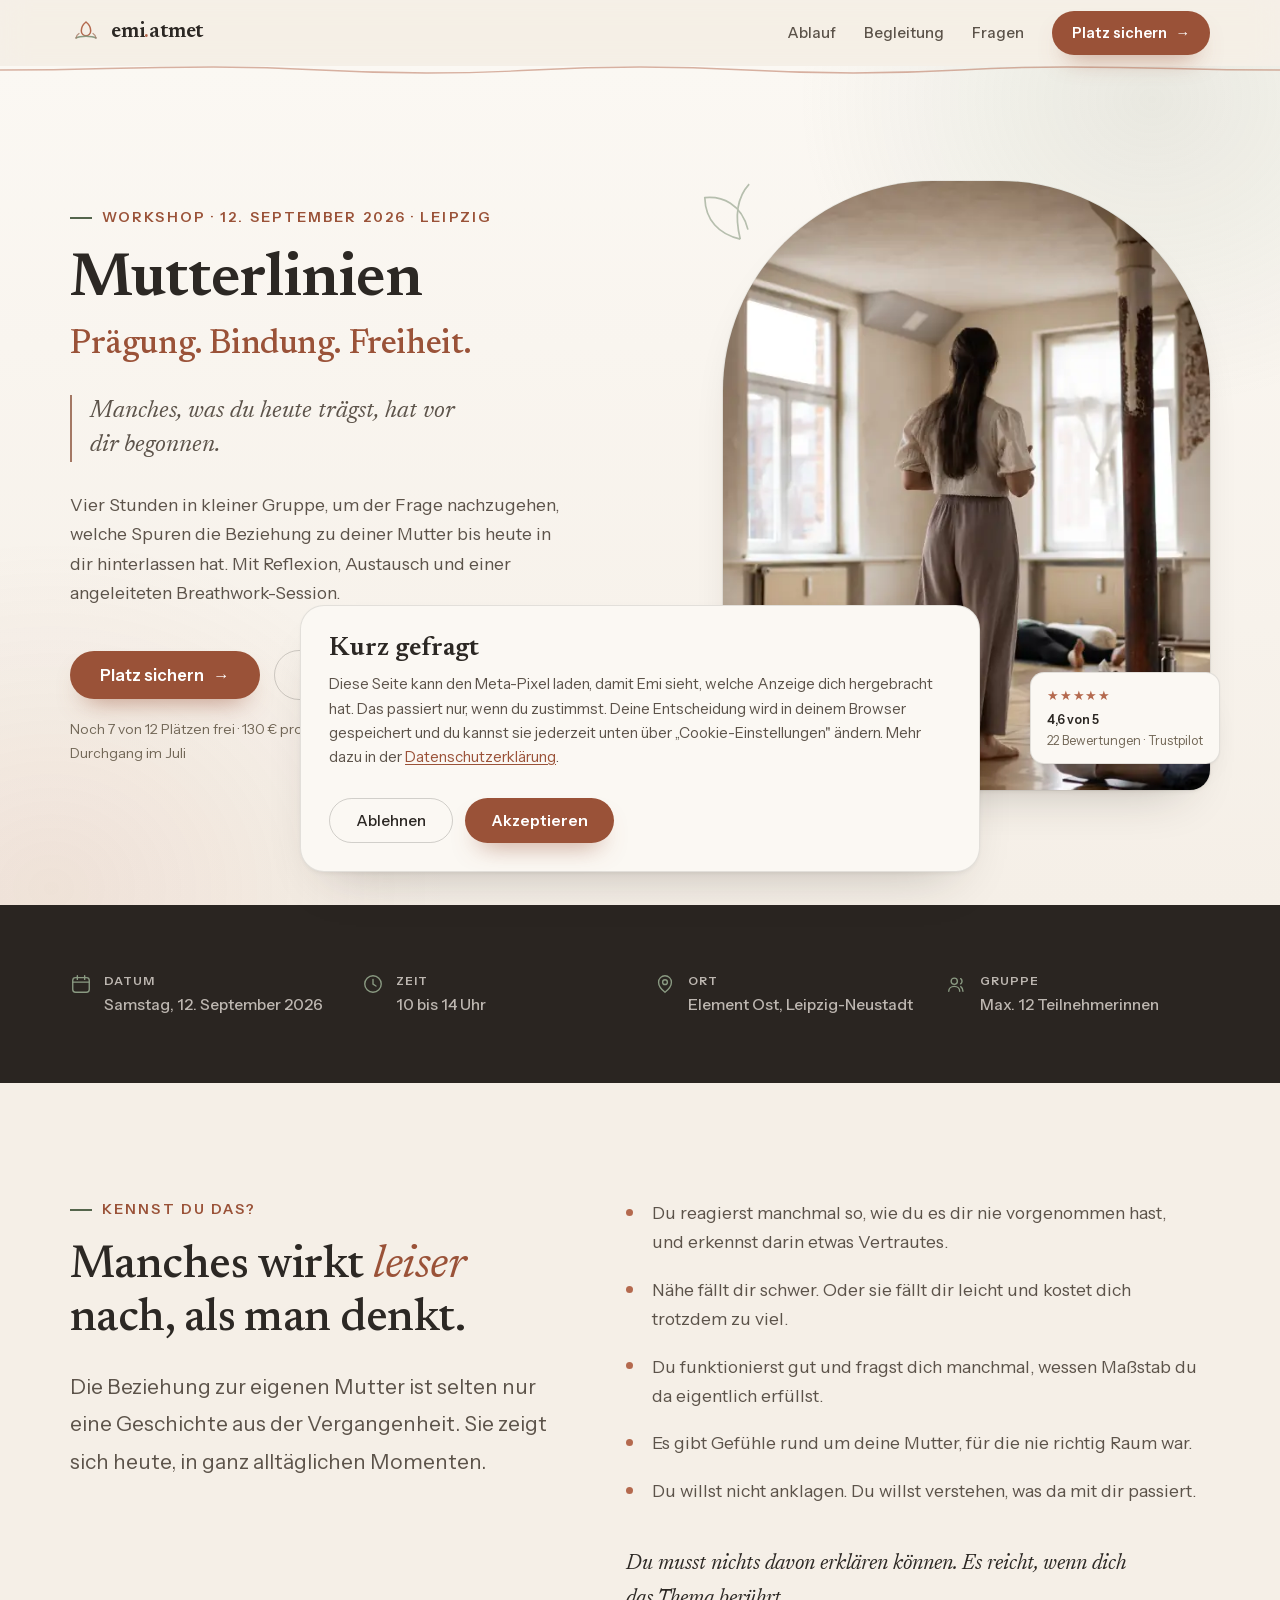
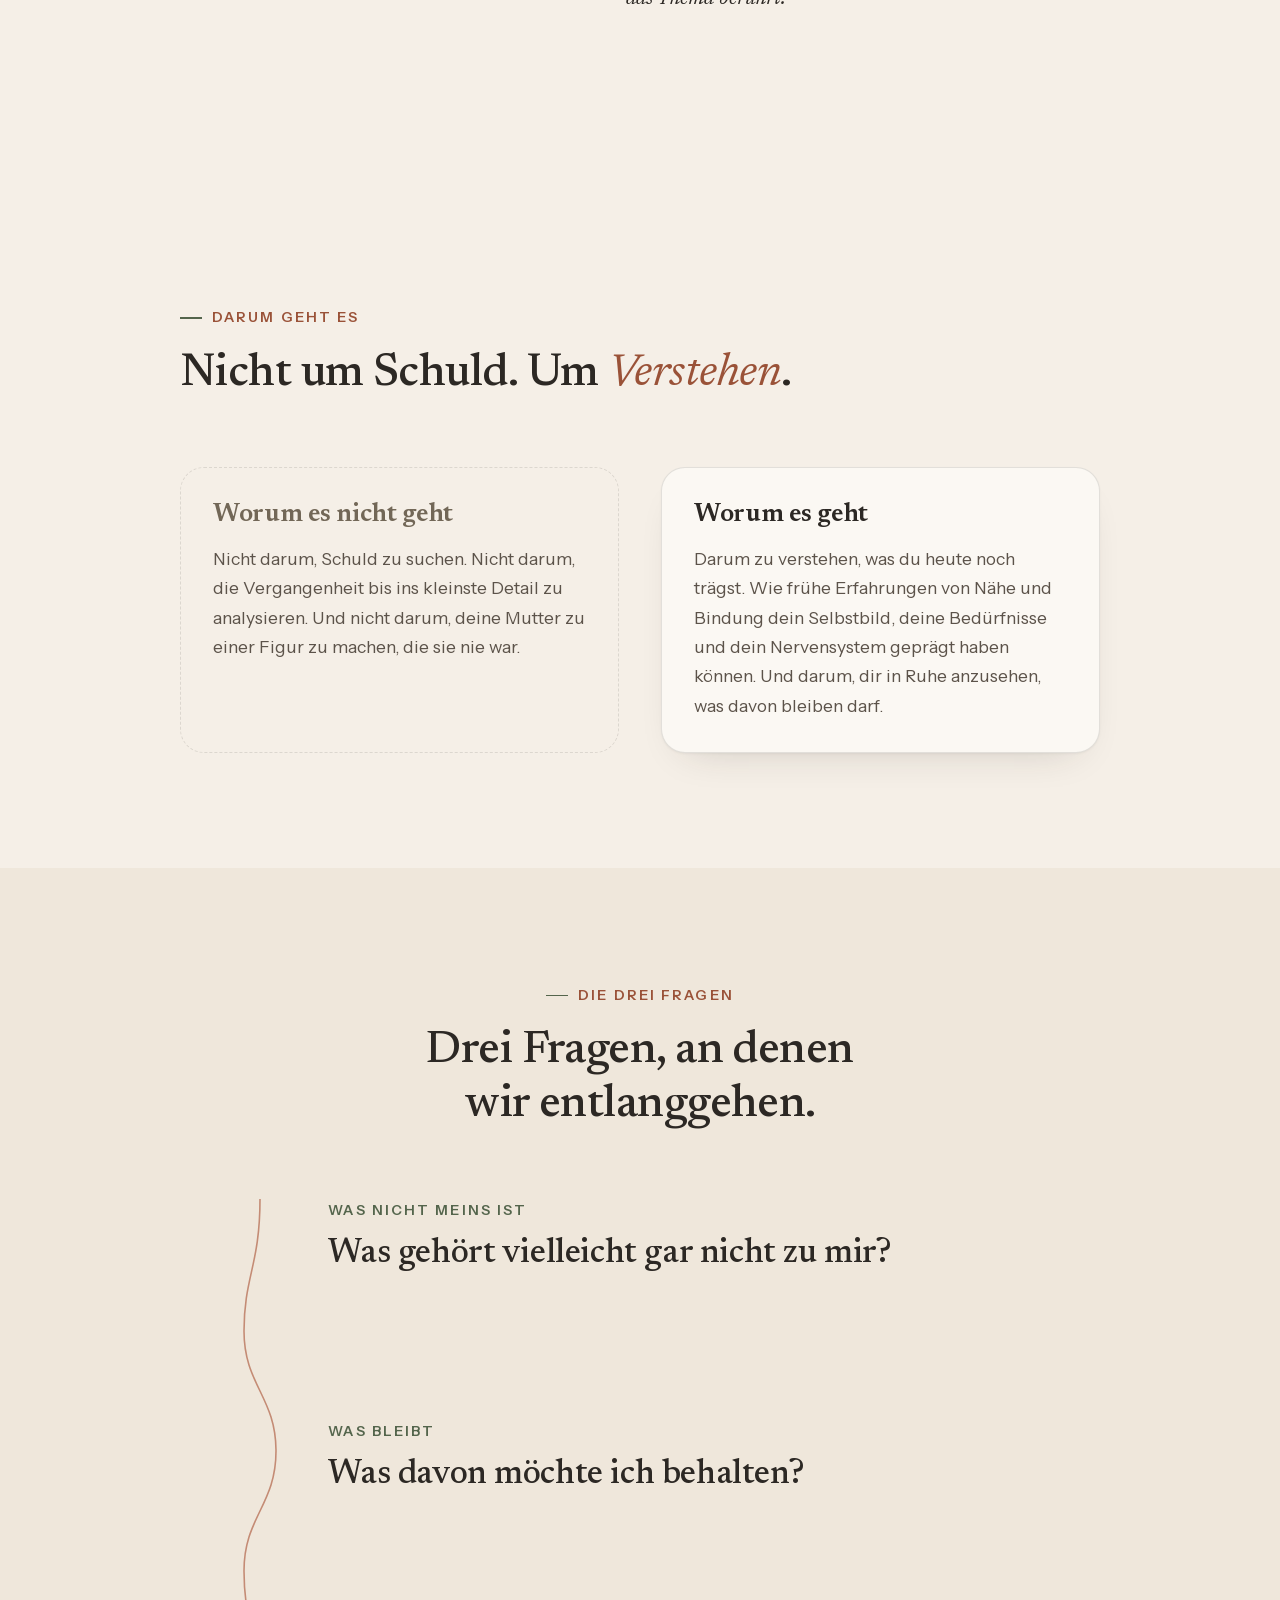
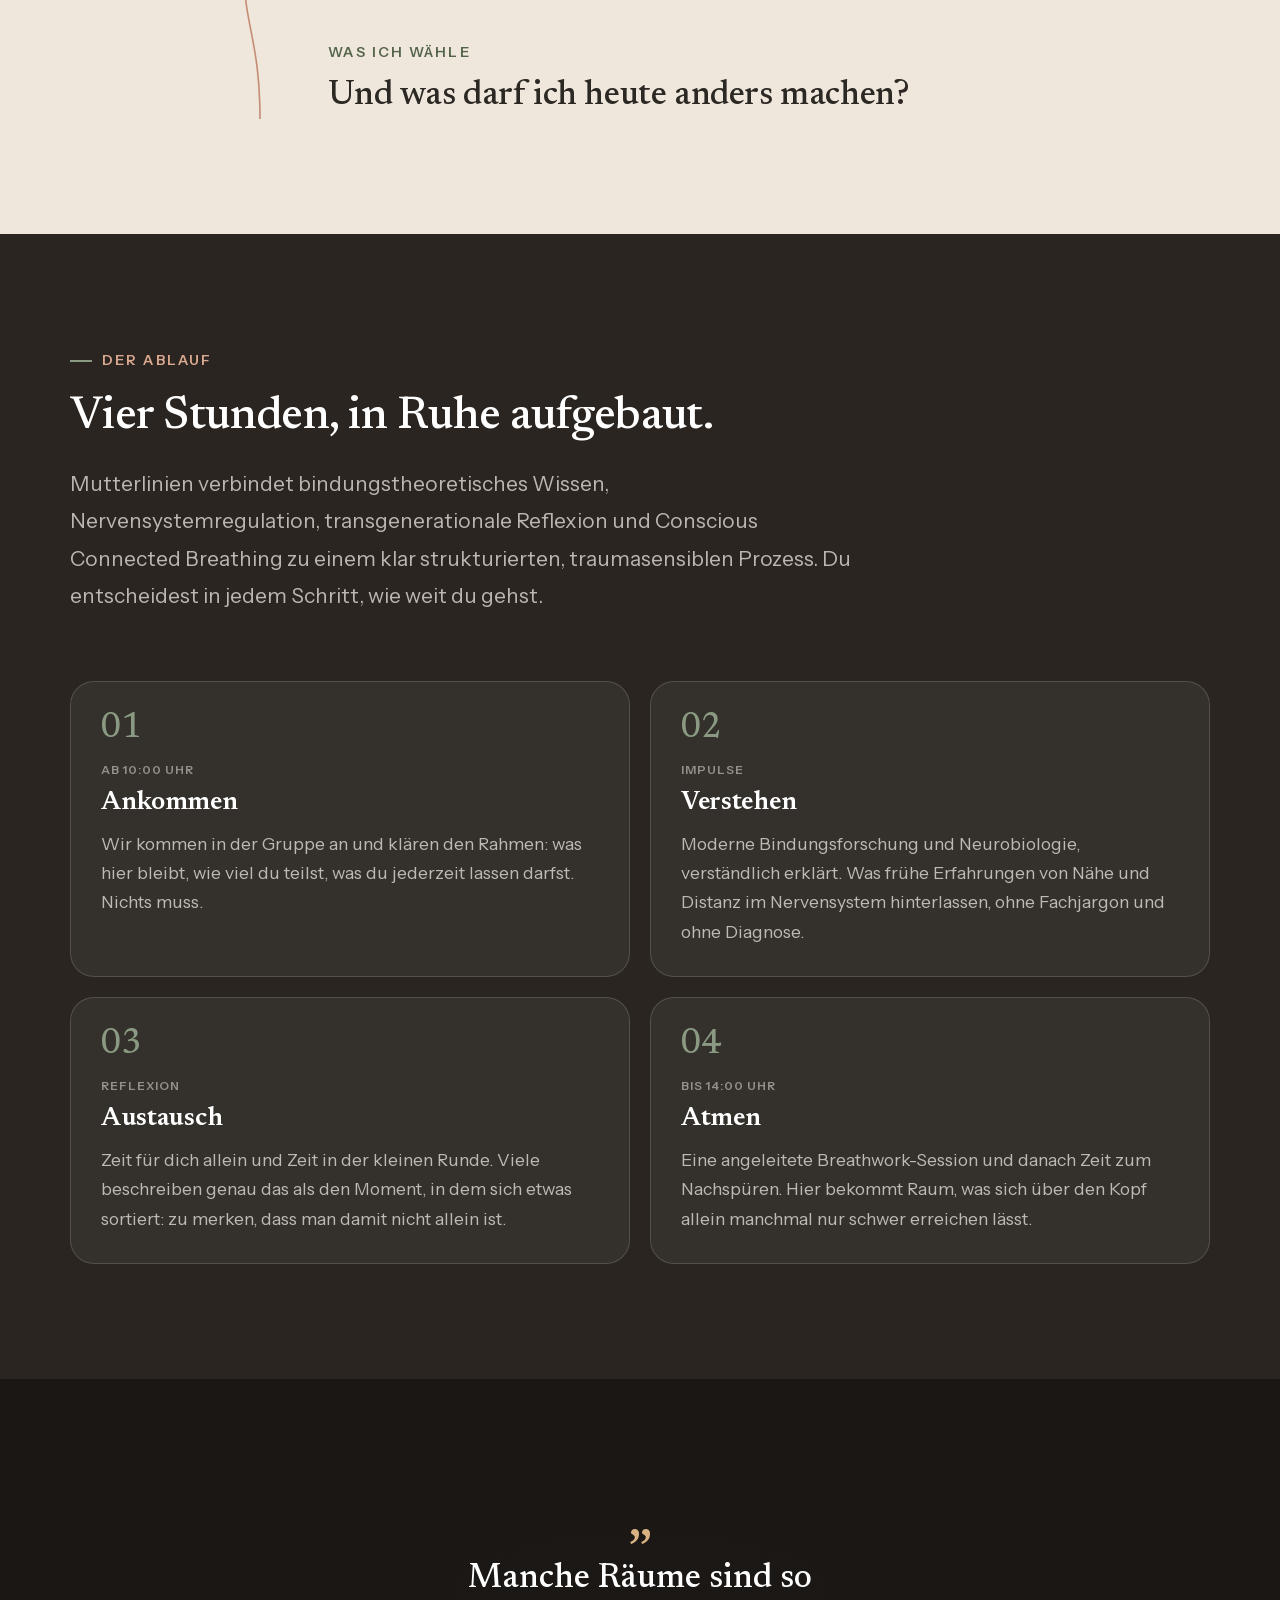
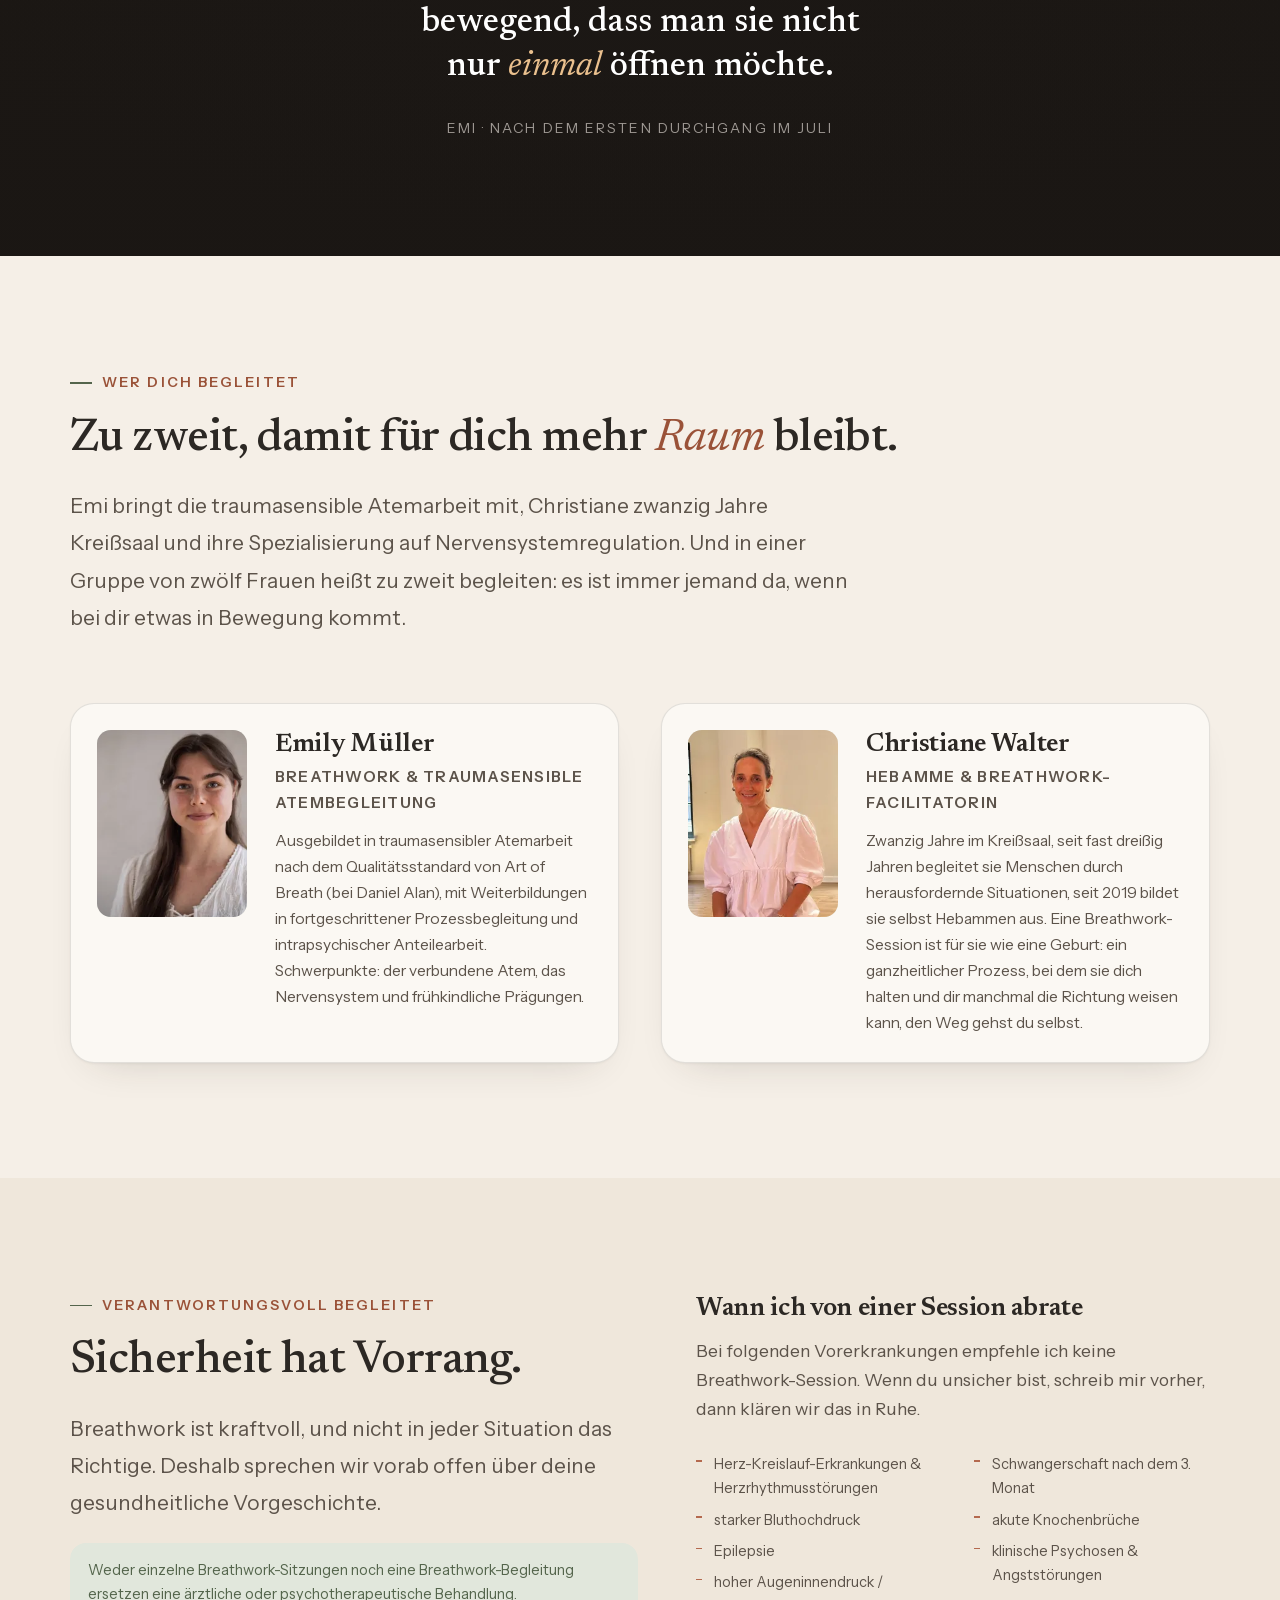
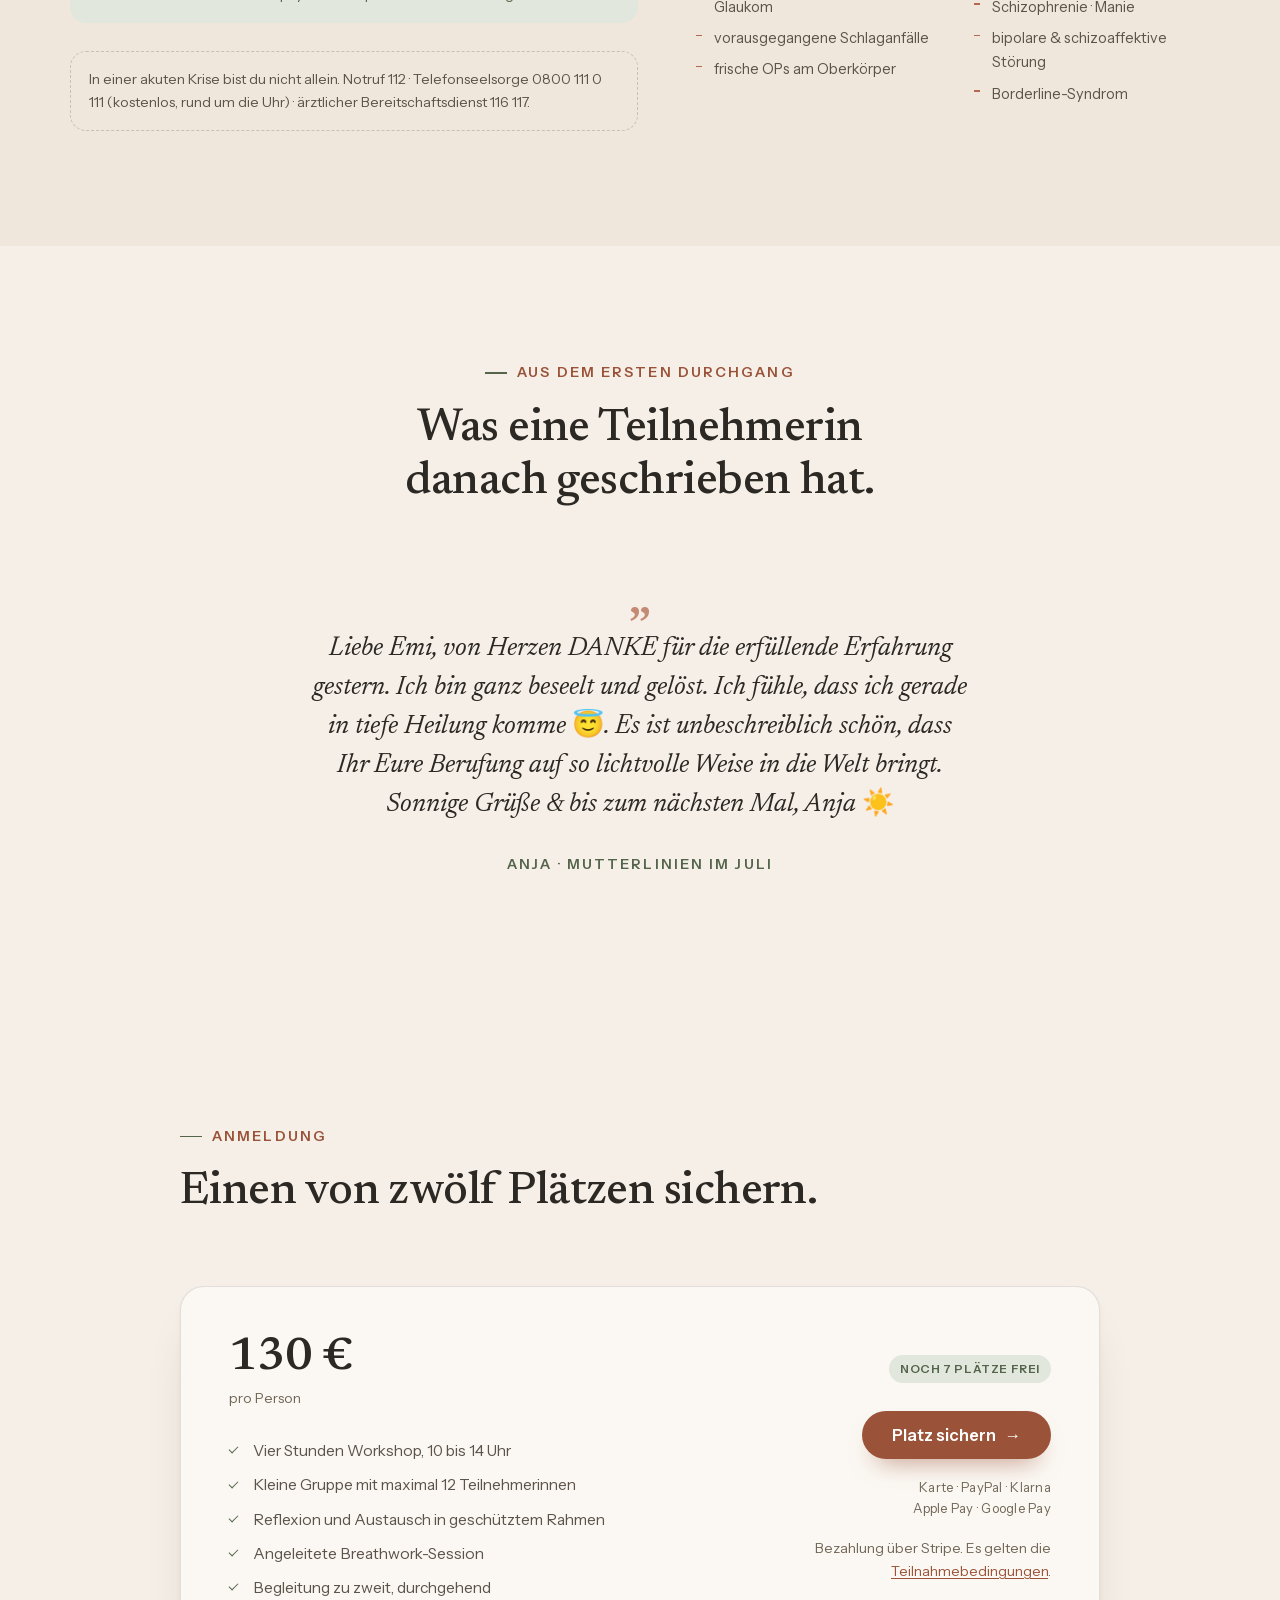
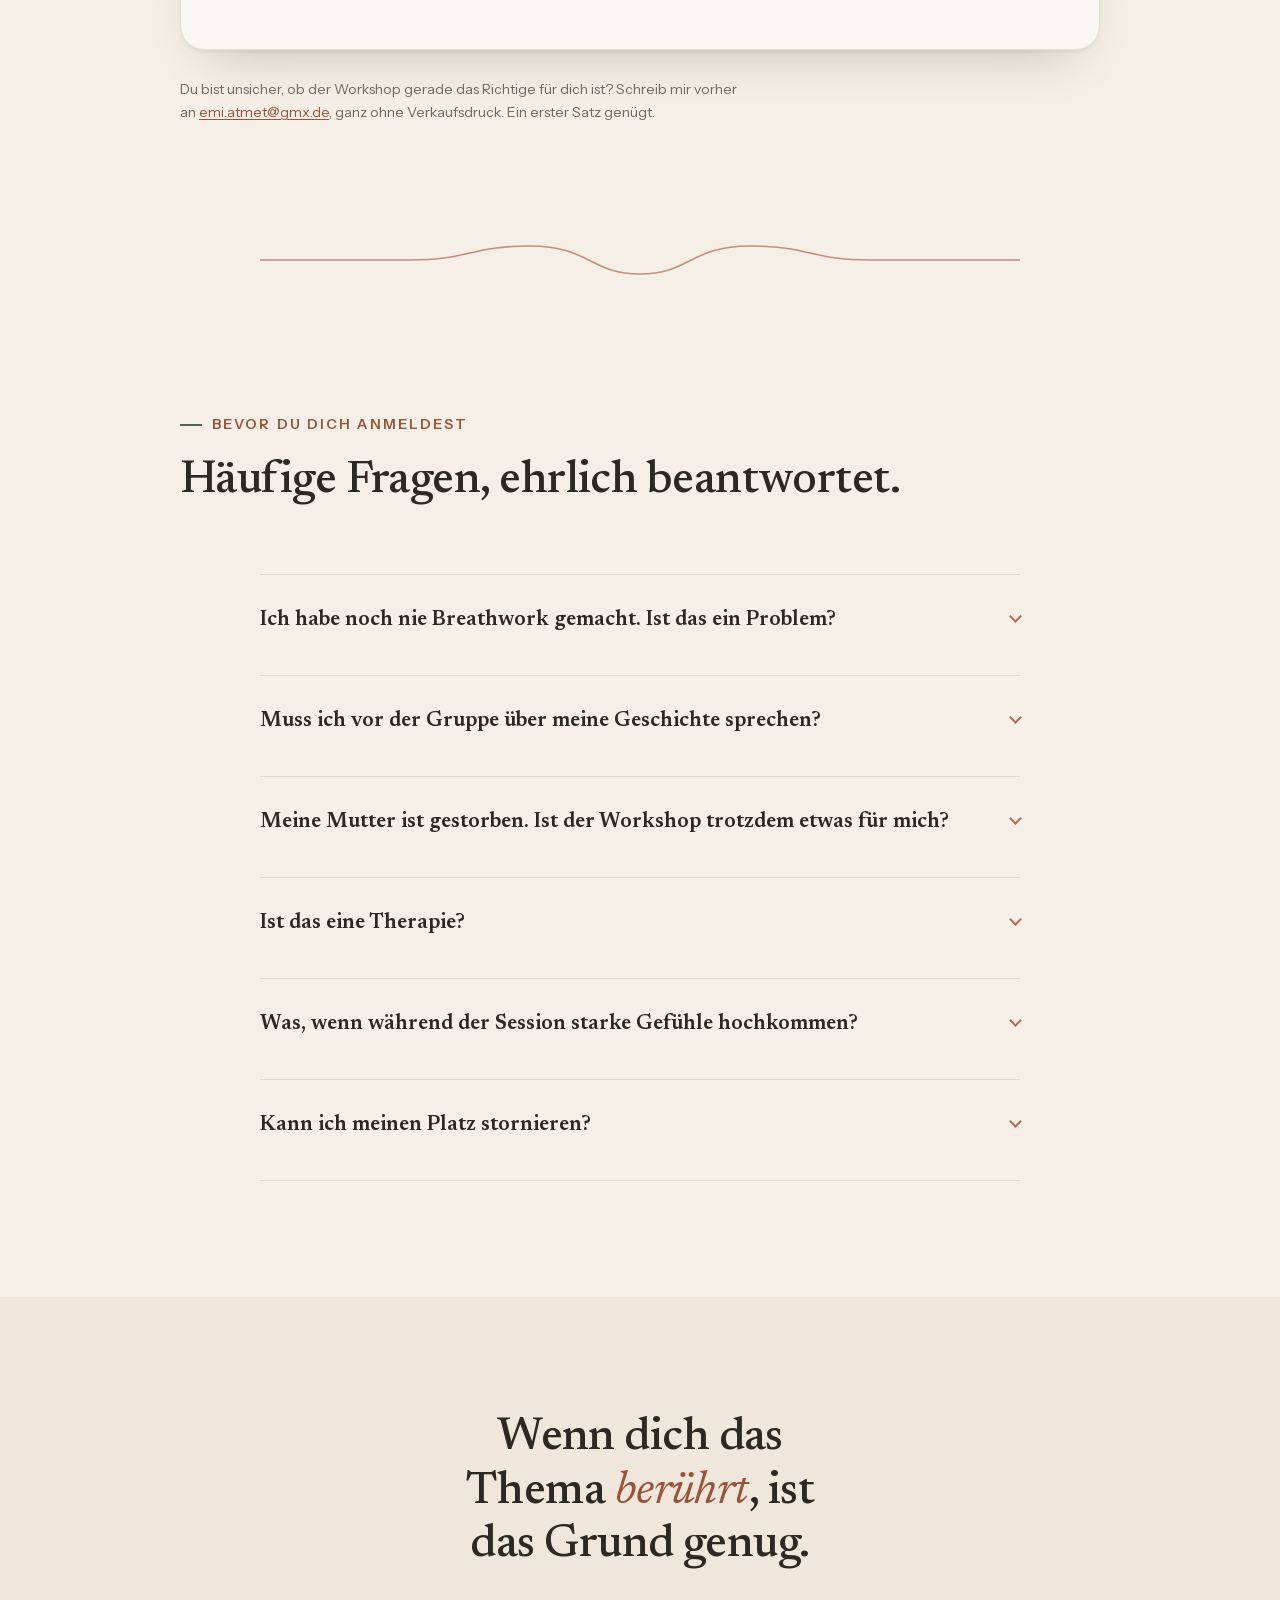
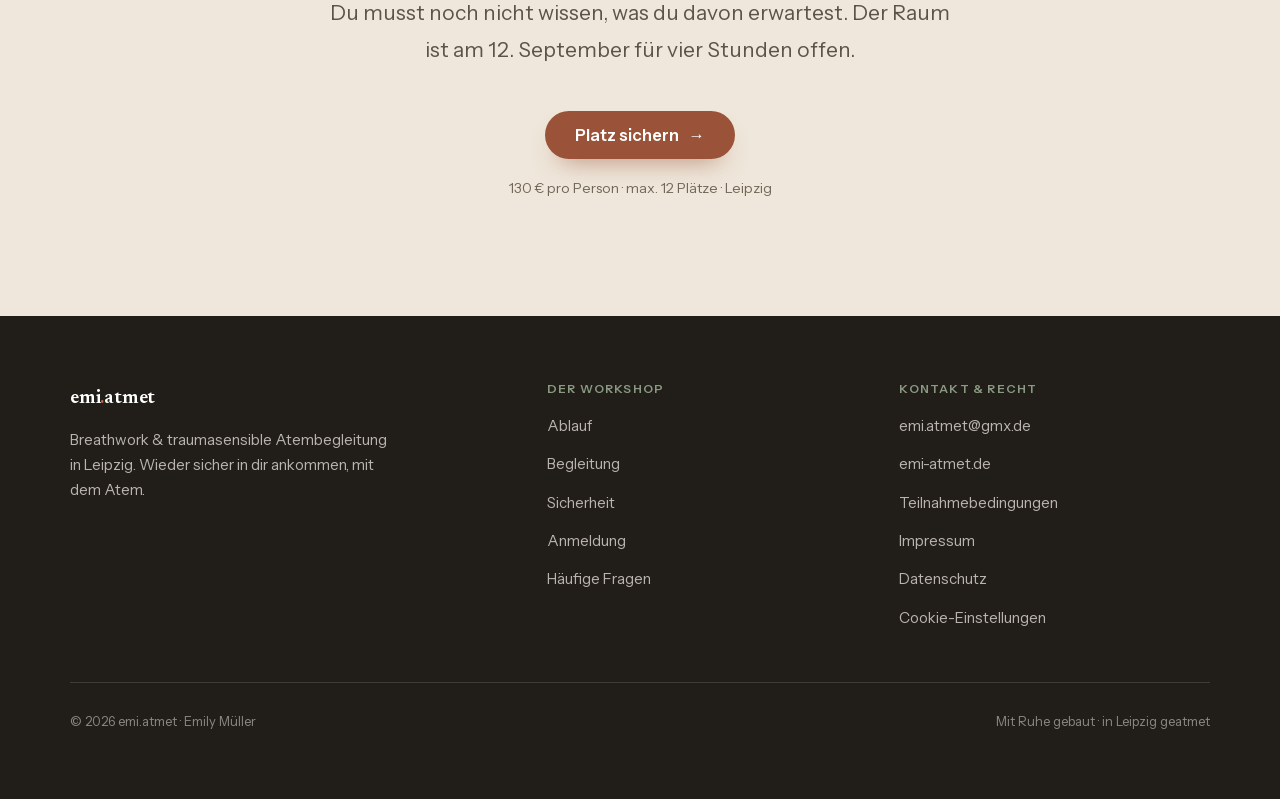
==== commit eb7711bd: "Footer gets the FAQ, and the testimonial emoji stop leaning Häufige Fragen added to the footer's Der" ====
--- a/index.html
+++ b/index.html
@@ -328,7 +328,7 @@
       </div>
       <figure class="stimme reveal d1">
         <span class="mark" aria-hidden="true">„</span>
-        <blockquote>Liebe Emi, von Herzen DANKE für die erfüllende Erfahrung gestern. Ich bin ganz beseelt und gelöst. Ich fühle, dass ich gerade in tiefe Heilung komme 😇. Es ist unbeschreiblich schön, dass Ihr Eure Berufung auf so lichtvolle Weise in die Welt bringt. Sonnige Grüße &amp; bis zum nächsten Mal, Anja ☀️</blockquote>
+        <blockquote>Liebe Emi, von Herzen DANKE für die erfüllende Erfahrung gestern. Ich bin ganz beseelt und gelöst. Ich fühle, dass ich gerade in tiefe Heilung komme <span class="emoji">😇</span>. Es ist unbeschreiblich schön, dass Ihr Eure Berufung auf so lichtvolle Weise in die Welt bringt. Sonnige Grüße &amp; bis zum nächsten Mal, Anja <span class="emoji">☀️</span></blockquote>
         <figcaption><cite>Anja · Mutterlinien im Juli</cite></figcaption>
       </figure>
     </div>
@@ -442,6 +442,7 @@
           <li><a href="#begleitung">Begleitung</a></li>
           <li><a href="#sicherheit">Sicherheit</a></li>
           <li><a href="#anmeldung">Anmeldung</a></li>
+          <li><a href="#faq">Häufige Fragen</a></li>
         </ul>
       </div>
       <div>
--- a/assets/style.css
+++ b/assets/style.css
@@ -451,6 +451,9 @@
   margin:0; font-family:var(--serif); font-style:italic; font-weight:500;
   font-size:var(--step-2); line-height:1.5; color:var(--ink);
 }
+/* Emoji haben keinen kursiven Schnitt, der Browser schert sie sonst
+   künstlich schräg. In einem kursiven Zitat sieht das schief aus. */
+.emoji{font-style:normal; display:inline-block; font-synthesis:none}
 .stimme cite{
   display:block; margin-top:var(--sp-3); font-family:var(--sans); font-style:normal;
   font-size:var(--step--1); font-weight:600; letter-spacing:var(--ls-label);
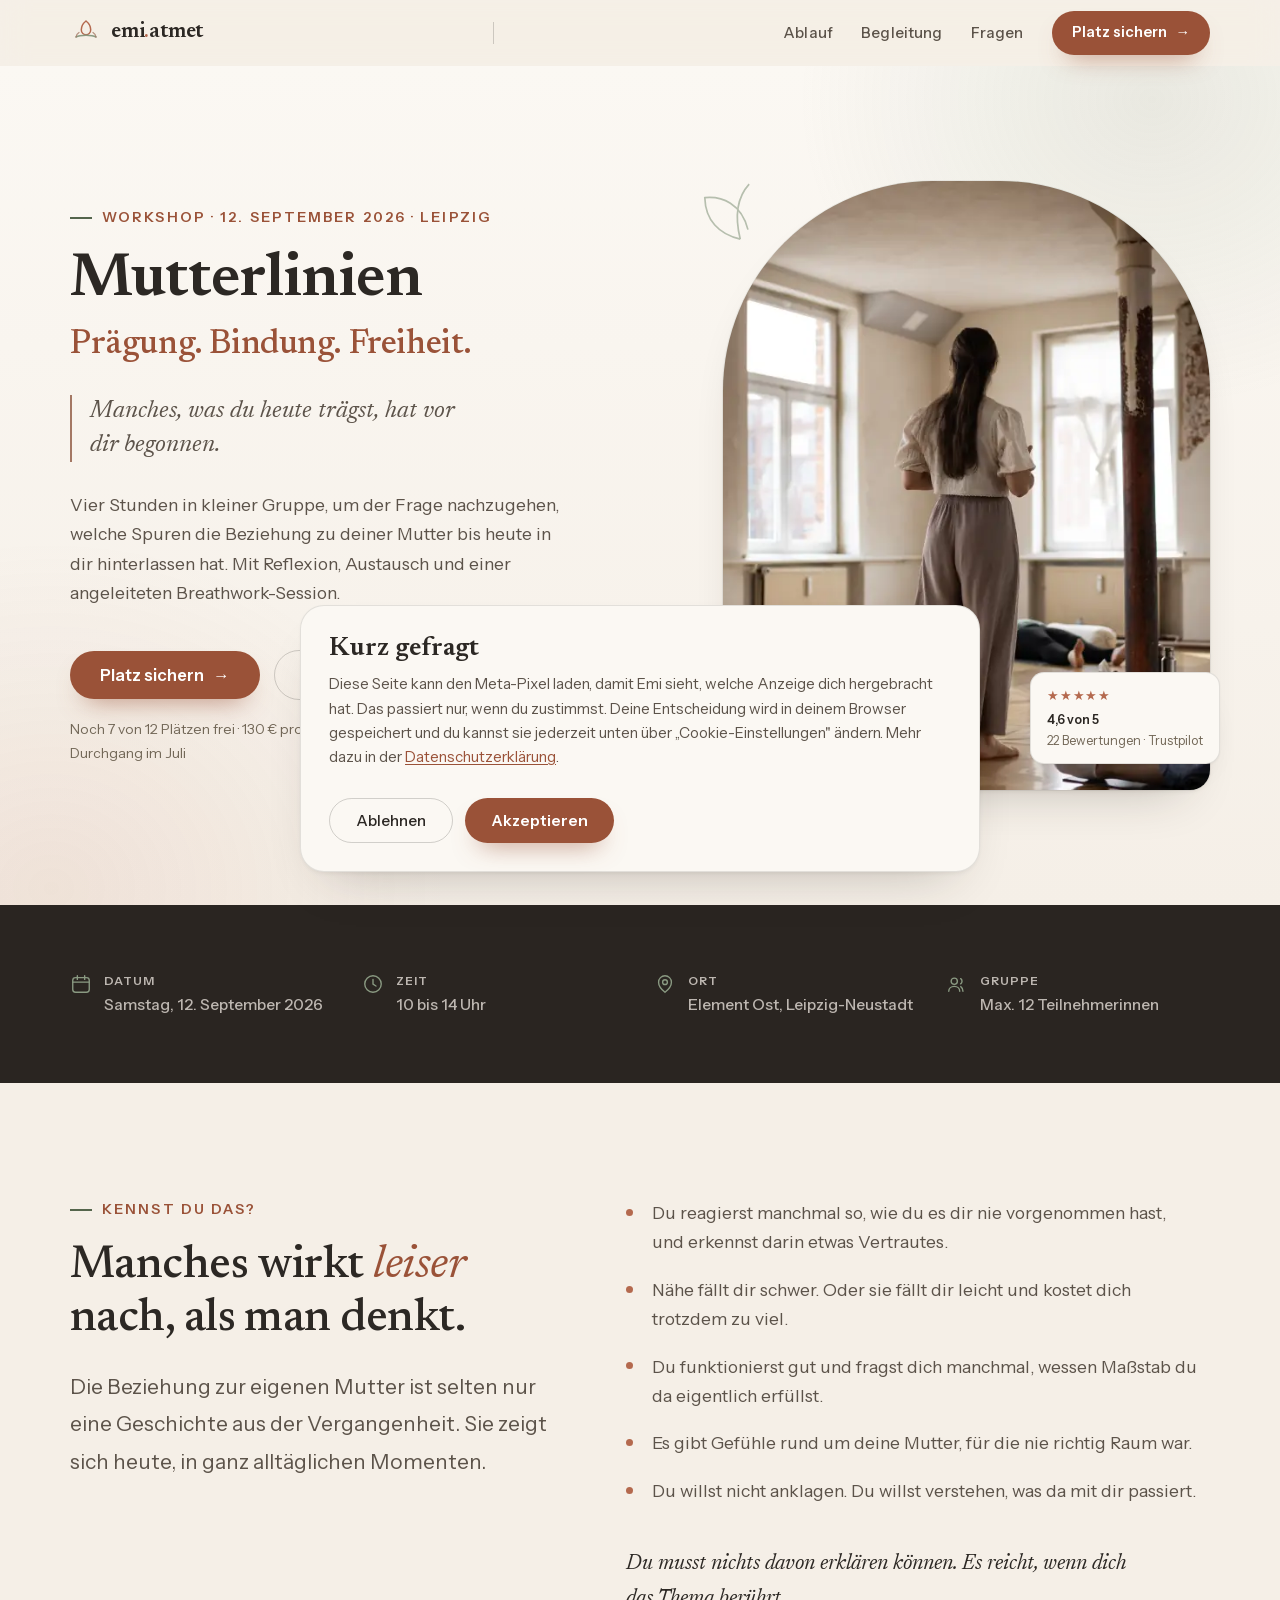
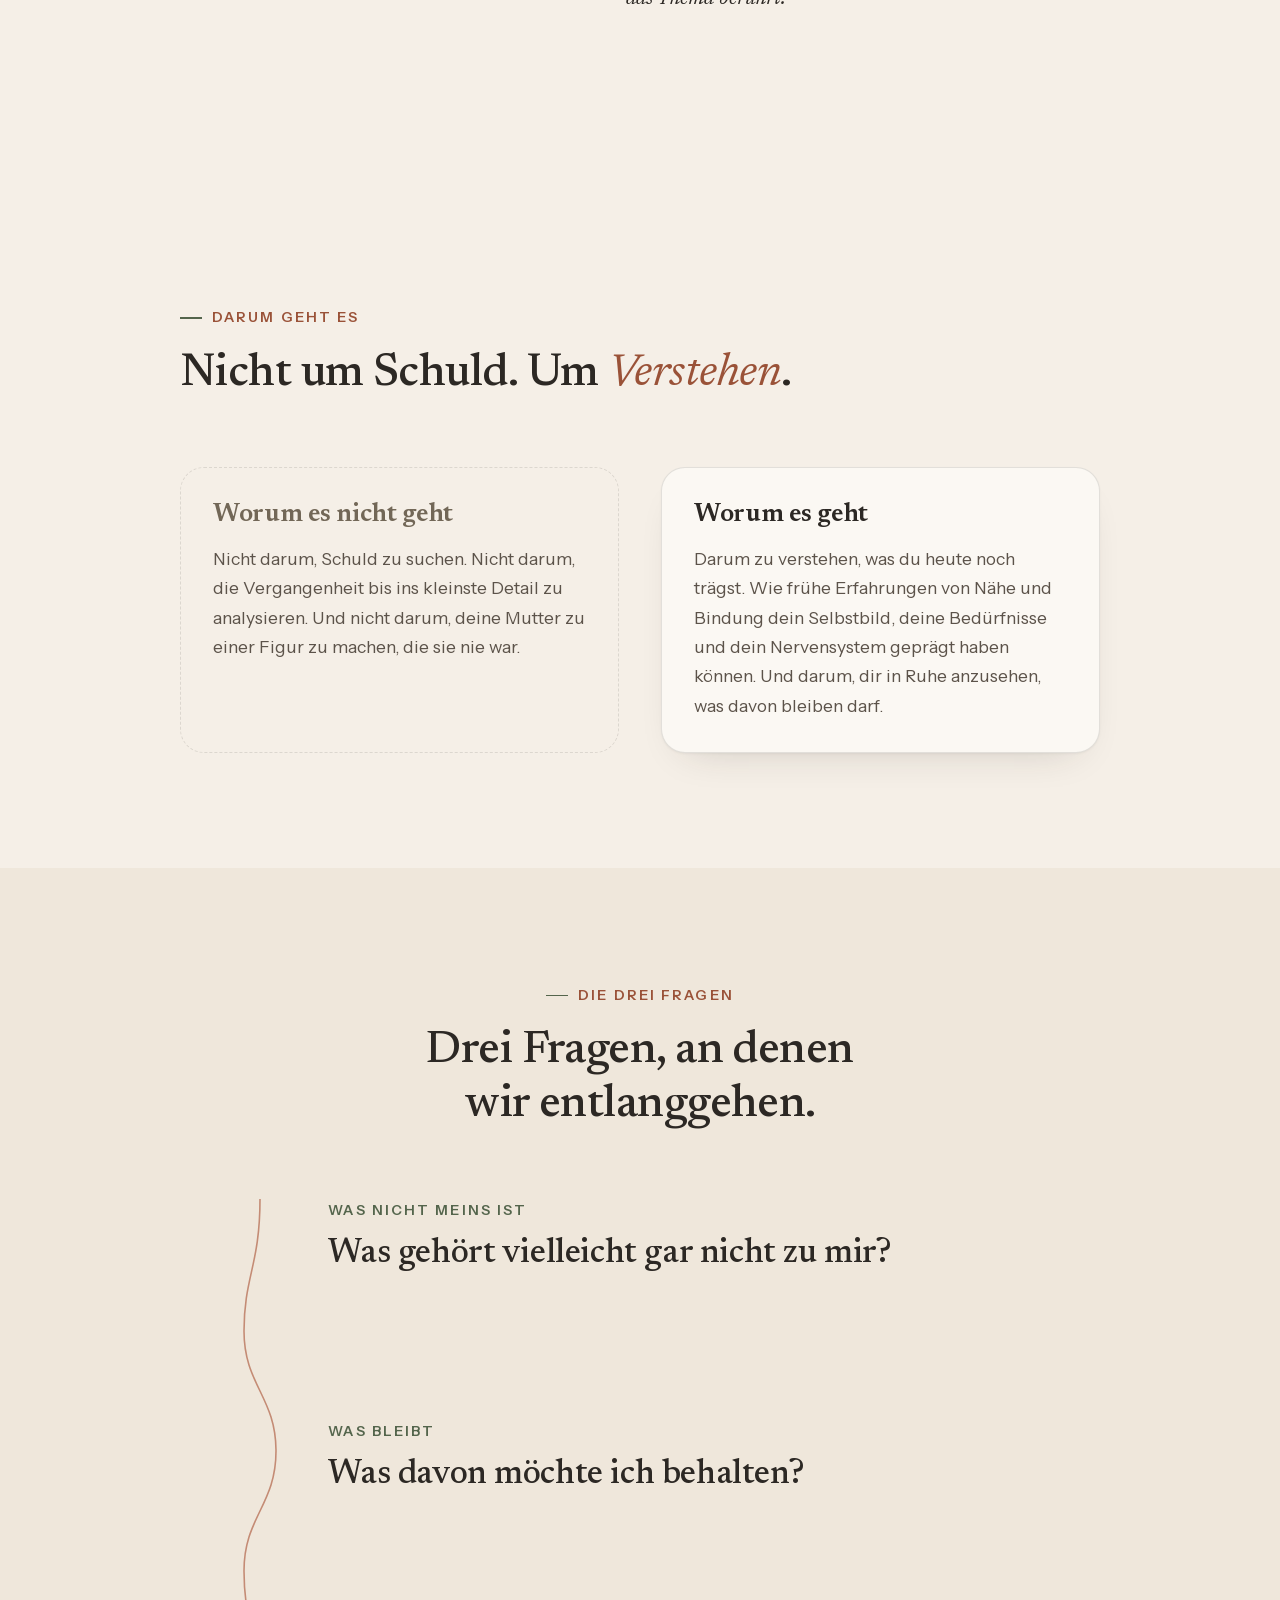
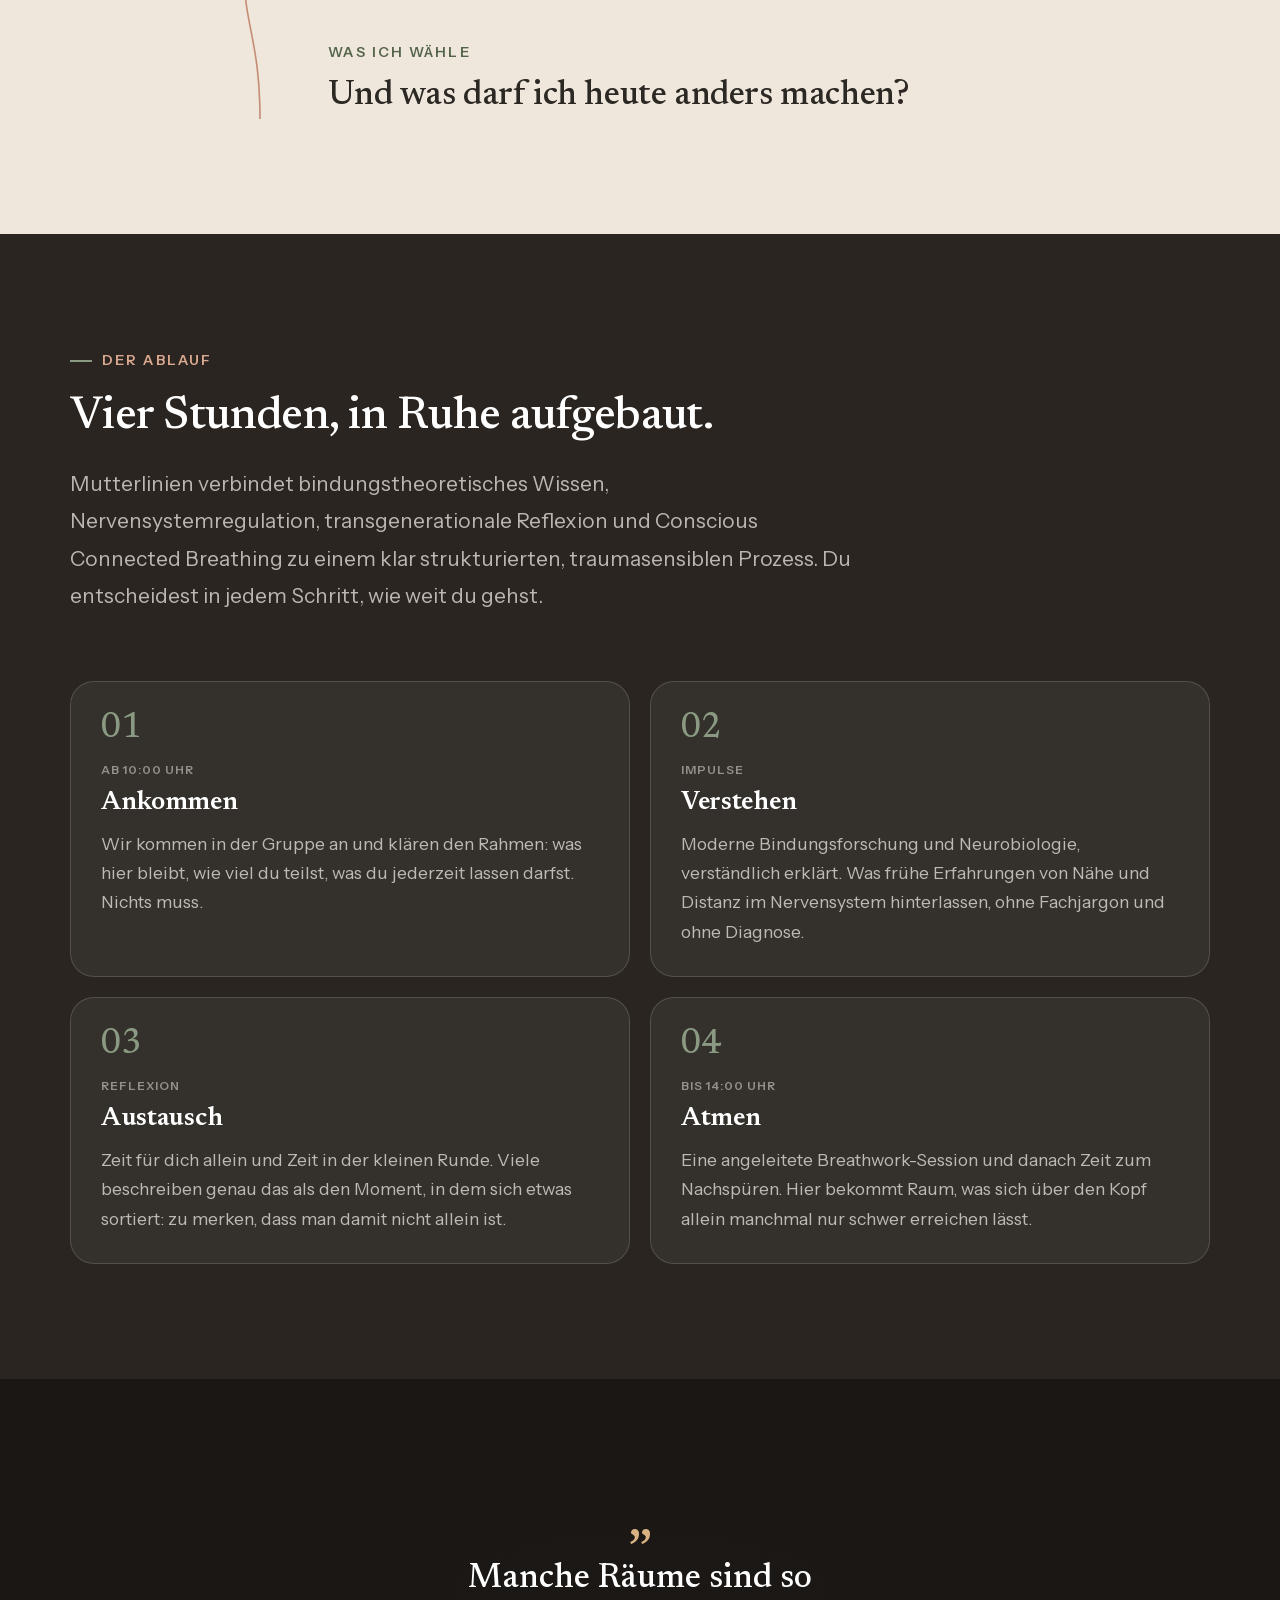
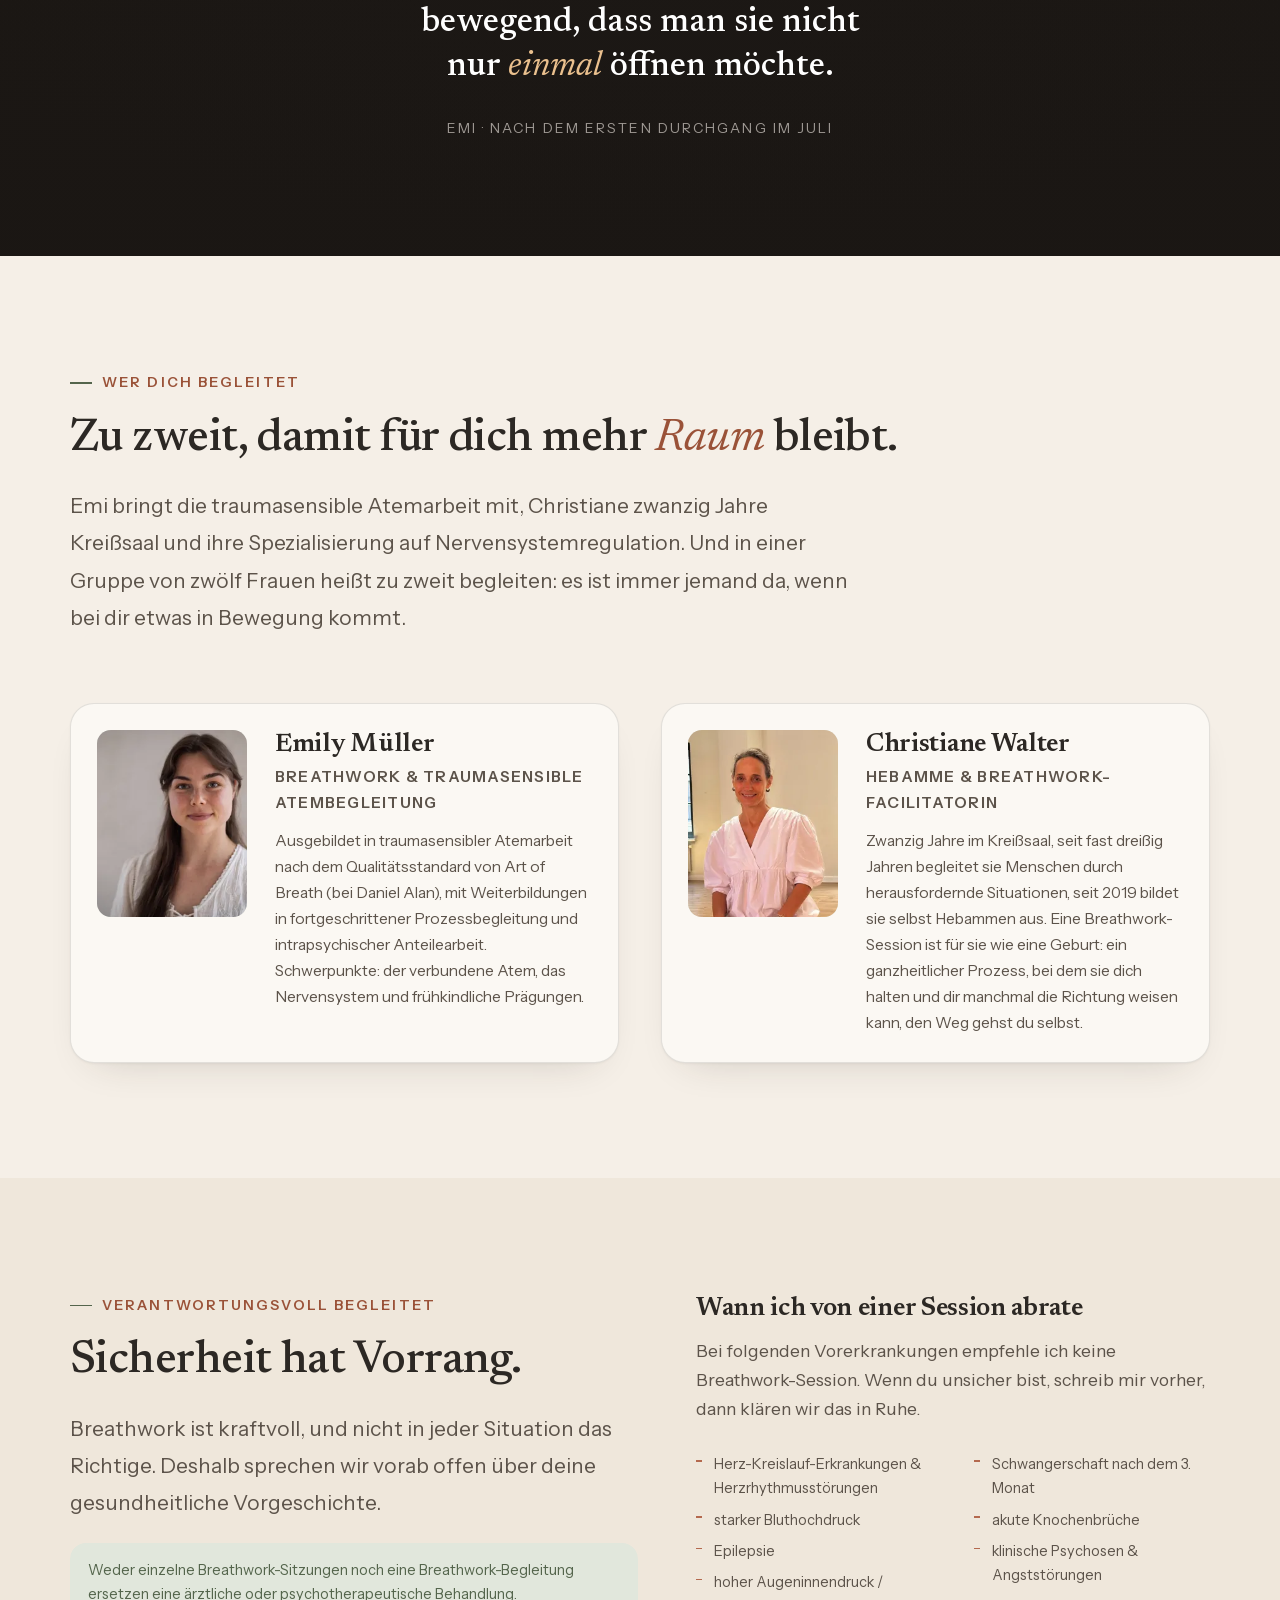
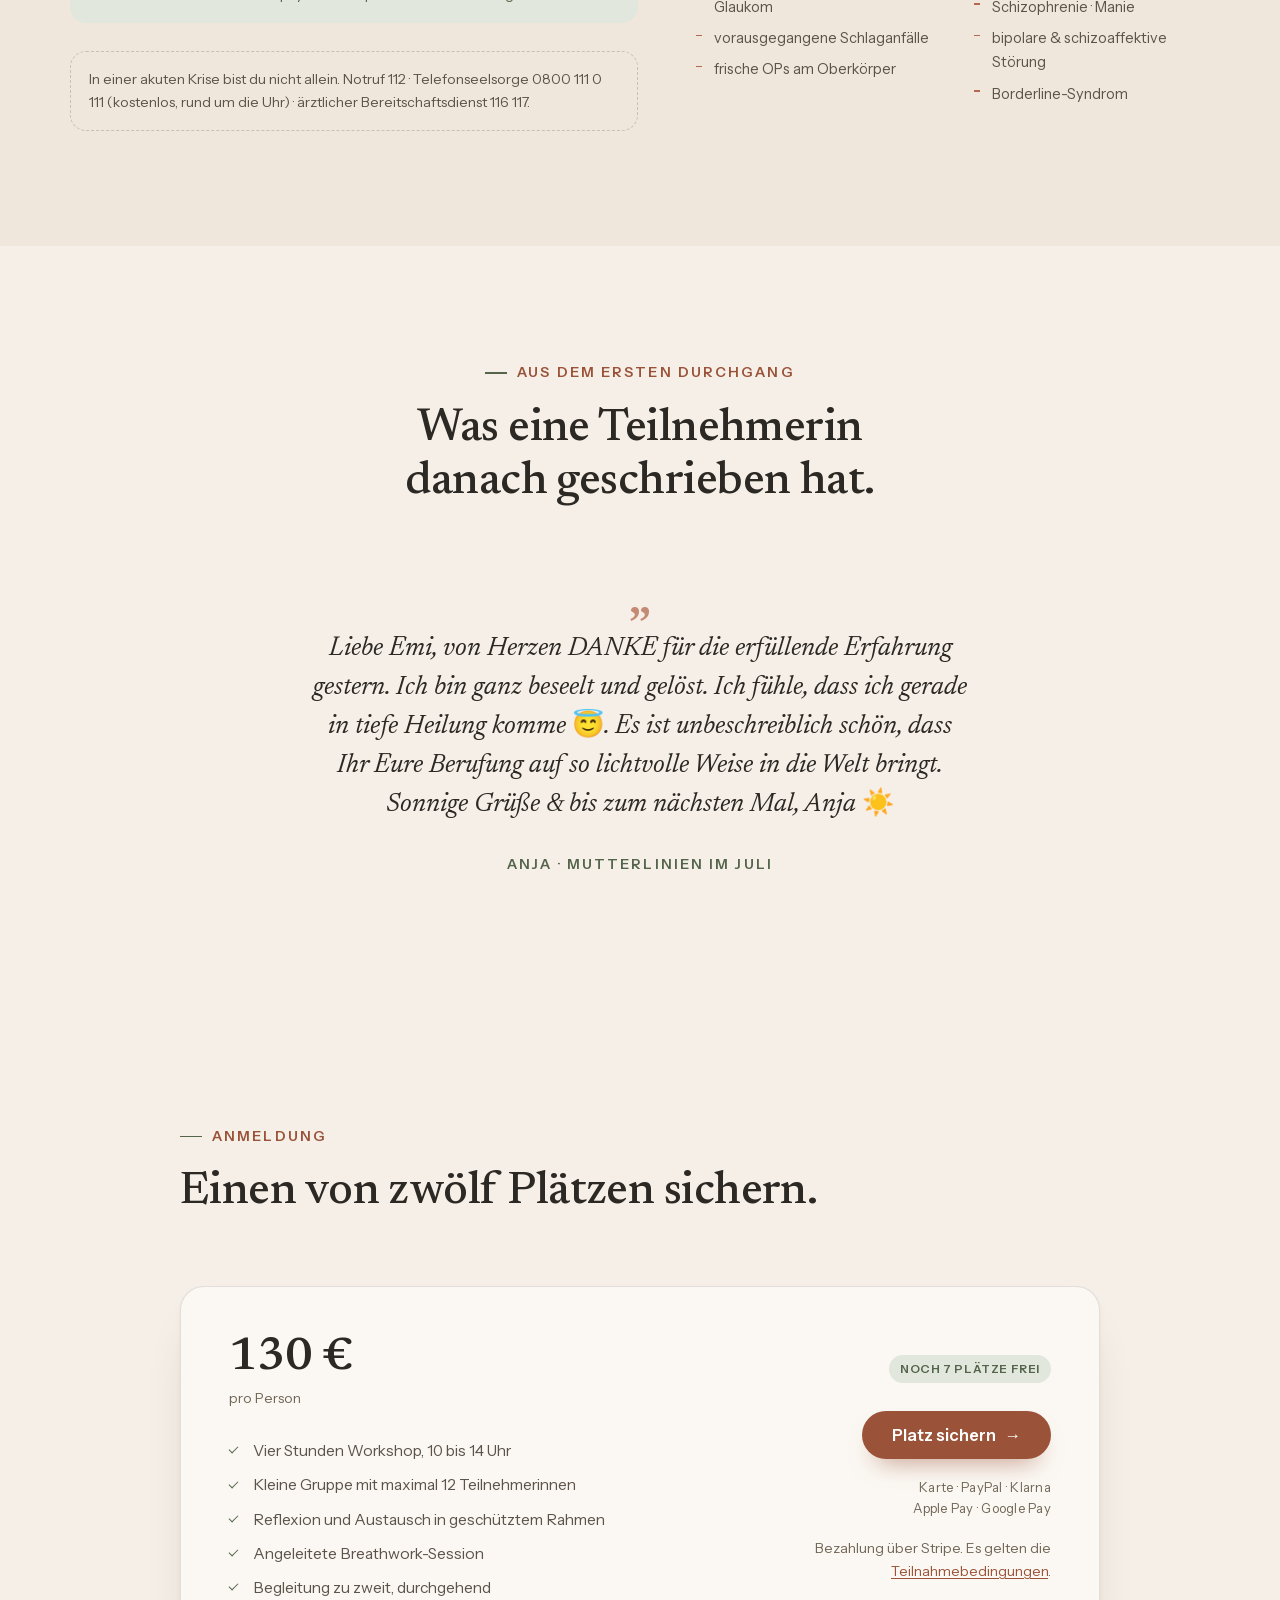
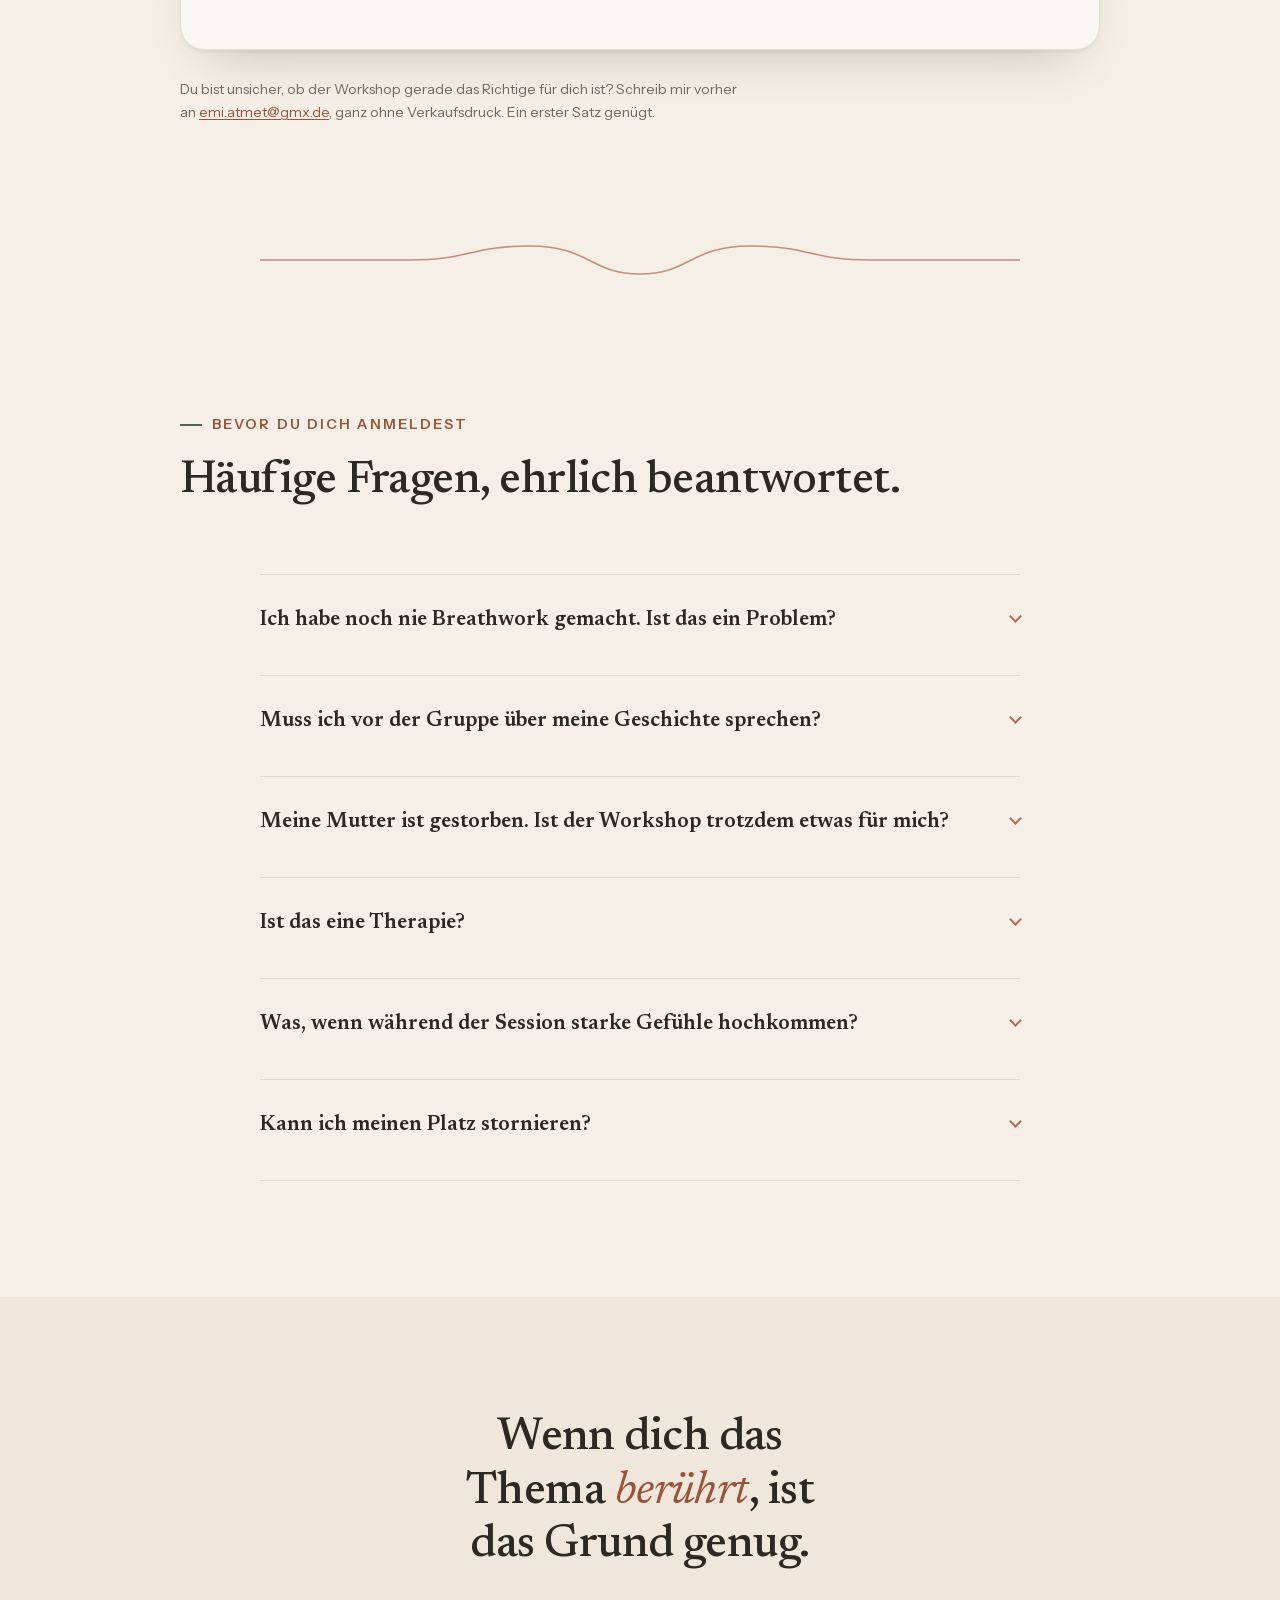
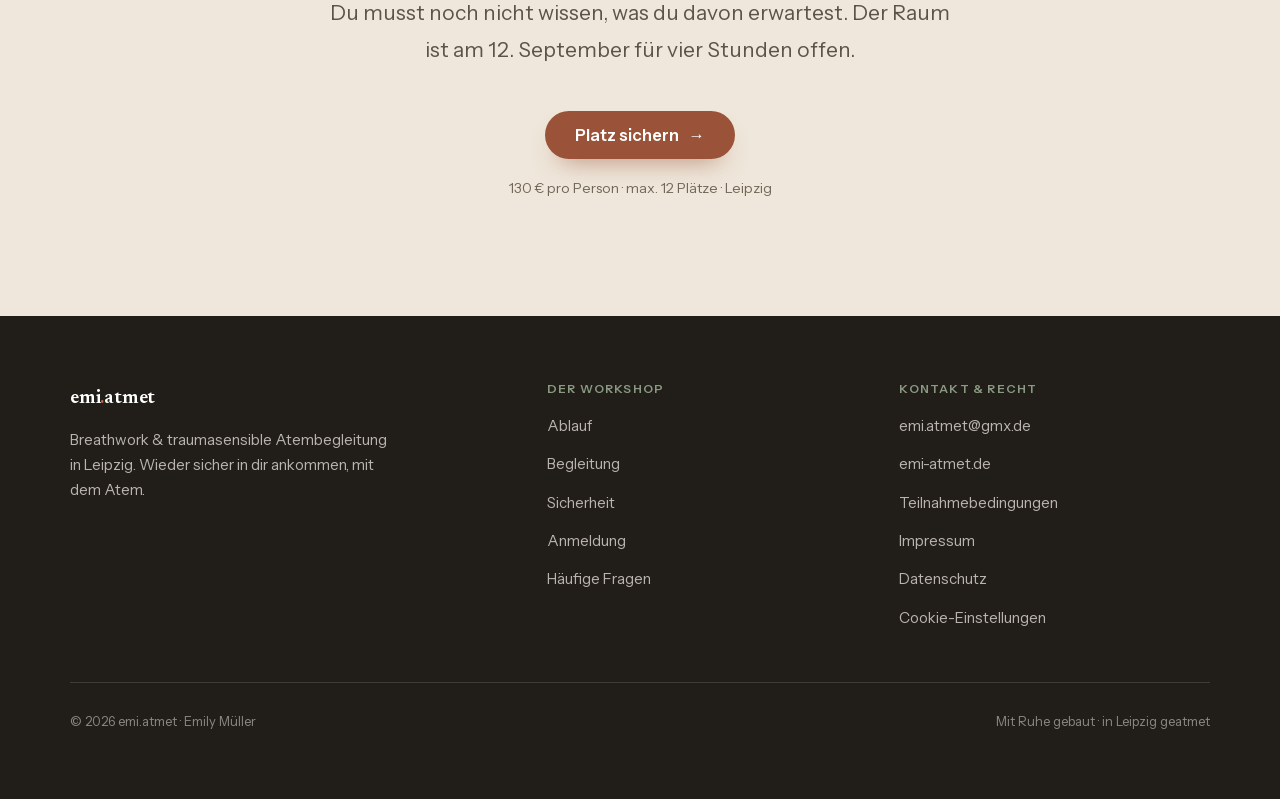
==== commit 3ddfb8d2: "Nav copied properly from emi-atmet.de Read her style-index.css instead of eyeballing the live page, " ====
--- a/index.html
+++ b/index.html
@@ -40,6 +40,7 @@
       <svg class="lotus" viewBox="0 0 32 32" aria-hidden="true"><path d="M16 5c3 2.4 4.7 5.4 4.7 8.8 0 2.8-2.1 4.9-4.7 4.9s-4.7-2.1-4.7-4.9C11.3 10.4 13 7.4 16 5z" fill="none" stroke="#B4694E" stroke-width="1.5"/><path d="M6 21c3-1.7 6.4-1.7 10-1.7s7 0 10 1.7" fill="none" stroke="#8A9A82" stroke-width="1.5" stroke-linecap="round"/><path d="M9 16.5c-1.7 1-2.8 2.6-3 4.5M23 16.5c1.7 1 2.8 2.6 3 4.5" fill="none" stroke="#A47864" stroke-width="1.3" stroke-linecap="round" opacity=".8"/></svg>
       <span class="wordmark">emi<span class="dot">.</span>atmet</span>
     </a>
+    <span class="nav-divider" aria-hidden="true"></span>
     <nav class="nav-right" aria-label="Hauptnavigation">
       <a class="nav-link" href="#ablauf">Ablauf</a>
       <a class="nav-link" href="#begleitung">Begleitung</a>
--- a/assets/style.css
+++ b/assets/style.css
@@ -62,6 +62,8 @@
   --sp-6:clamp(62px,9vw,120px);
 
   /* Radii, shadow, motion */
+  --nav-h:66px;
+
   --radius-sm:11px;
   --radius:16px;
   --radius-lg:24px;
@@ -74,7 +76,11 @@
 
 /* ---------- Base ---------- */
 *,*::before,*::after{box-sizing:border-box}
-html{-webkit-text-size-adjust:100%; overflow-x:clip}
+html{
+  -webkit-text-size-adjust:100%; overflow-x:clip;
+  /* sonst verschwindet das Sprungziel unter der klebenden Navigation */
+  scroll-padding-top:calc(var(--nav-h) + 14px);
+}
 html:focus-within{scroll-behavior:smooth}
 body{
   margin:0; background:var(--paper); color:var(--ink);
@@ -156,14 +162,20 @@
 }
 
 /* ---------- Nav ---------- */
+/* 1:1 aus style-index.css ihrer Seite übernommen, nur die Klassennamen
+   heißen hier anders. Die Welle liegt absolut auf der Unterkante und ist
+   unsichtbar, bis gescrollt wird. Der Trenner ist das mittlere von drei
+   Flex-Kindern, deshalb schiebt space-between ihn frei in die Lücke. */
 .nav{
-  position:sticky; top:0; z-index:50; height:66px;
+  position:sticky; top:0; z-index:100; height:var(--nav-h);
   background:rgba(245,239,231,.82); backdrop-filter:saturate(150%) blur(14px);
   -webkit-backdrop-filter:saturate(150%) blur(14px);
-  transition:background .28s var(--ease);
-}
-.nav.scrolled{background:rgba(245,239,231,.92)}
-.nav-in{display:flex; align-items:center; justify-content:space-between; height:66px}
+  border-bottom:1px solid transparent;
+  transition:border-color .3s, background .3s;
+}
+.nav.scrolled{border-bottom-color:transparent; background:rgba(245,239,231,.92)}
+.nav-in{display:flex; align-items:center; justify-content:space-between; height:100%}
+.nav-divider{width:1px; height:22px; background:var(--line-2); flex:none; margin:0 2px}
 .brand{display:flex; align-items:center; gap:9px; text-decoration:none}
 .lotus{width:32px; height:32px; transition:transform .35s var(--ease)}
 .brand:hover .lotus{transform:rotate(-8deg) scale(1.07)}
@@ -172,20 +184,23 @@
   letter-spacing:-.01em; color:var(--ink);
 }
 .wordmark .dot{color:var(--clay)}
-.nav-right{display:flex; align-items:center; gap:var(--sp-3)}
+.nav-right{display:flex; align-items:center; gap:28px}
 .nav-link{
-  font-size:15px; font-weight:500; color:var(--ink-soft); text-decoration:none;
-  position:relative; padding:6px 0;
+  font-size:15px; letter-spacing:.01em; font-weight:500; color:var(--ink-soft);
+  text-decoration:none; position:relative; padding:5px 0; transition:color .25s;
 }
 .nav-link::after{
-  content:""; position:absolute; left:0; right:0; bottom:0; height:1.5px;
-  background:var(--clay-deep); transform:scaleX(0); transition:transform .35s var(--ease);
-}
+  content:""; position:absolute; left:0; right:0; bottom:-1px; height:1.5px;
+  background:var(--clay-deep); transform:scaleX(0); transform-origin:center;
+  transition:transform .35s var(--ease);
+}
+.nav-link:hover{color:var(--ink)}
 .nav-link:hover::after{transform:scaleX(1)}
 .nav-btn{padding:10px 20px; font-size:14.5px}
 .nav-wave{
-  width:100%; height:8px; color:var(--clay); opacity:.5;
-  transition:opacity .28s var(--ease);
+  position:absolute; left:0; bottom:-1px; width:100%; height:6px;
+  color:var(--clay); opacity:0; transition:opacity .5s var(--ease);
+  pointer-events:none;
 }
 .nav.scrolled .nav-wave{opacity:.6}
 
@@ -553,11 +568,14 @@
   .book-side{text-align:left}
   .book-side .cta-note{margin-left:0}
   .nav-link{display:none}
+  .nav-divider{display:none}
 }
 @media (max-width:600px){
   .facts-grid{grid-template-columns:1fr}
   .frame{border-radius:160px 160px 18px 18px}
   .contra{columns:1}
+  /* Welle weg, dafür eine echte Kante, genau wie auf ihrer Seite */
+  .nav.scrolled{border-bottom-color:var(--line)}
   .leaf{left:-8px; top:-8px; width:60px; height:60px}
   .badge{right:0; bottom:16px; padding:10px 13px}
   .person{grid-template-columns:1fr}
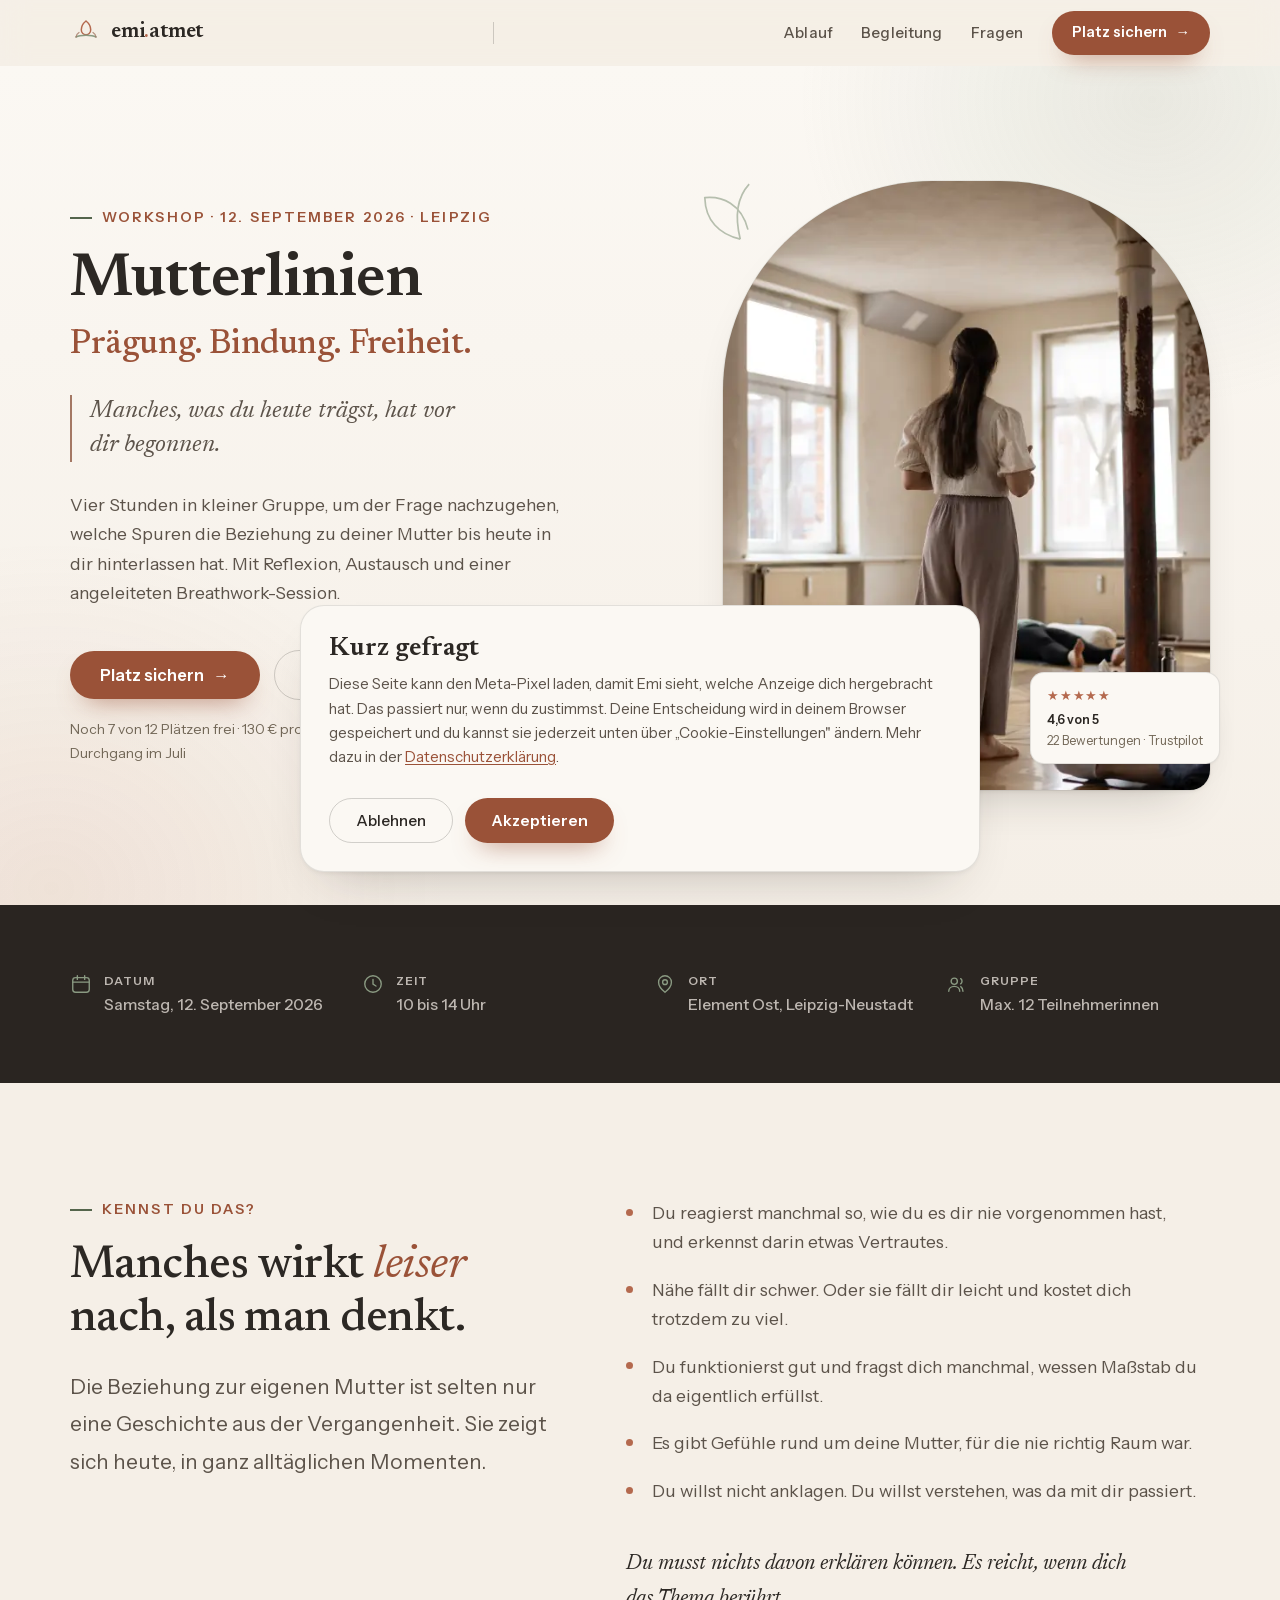
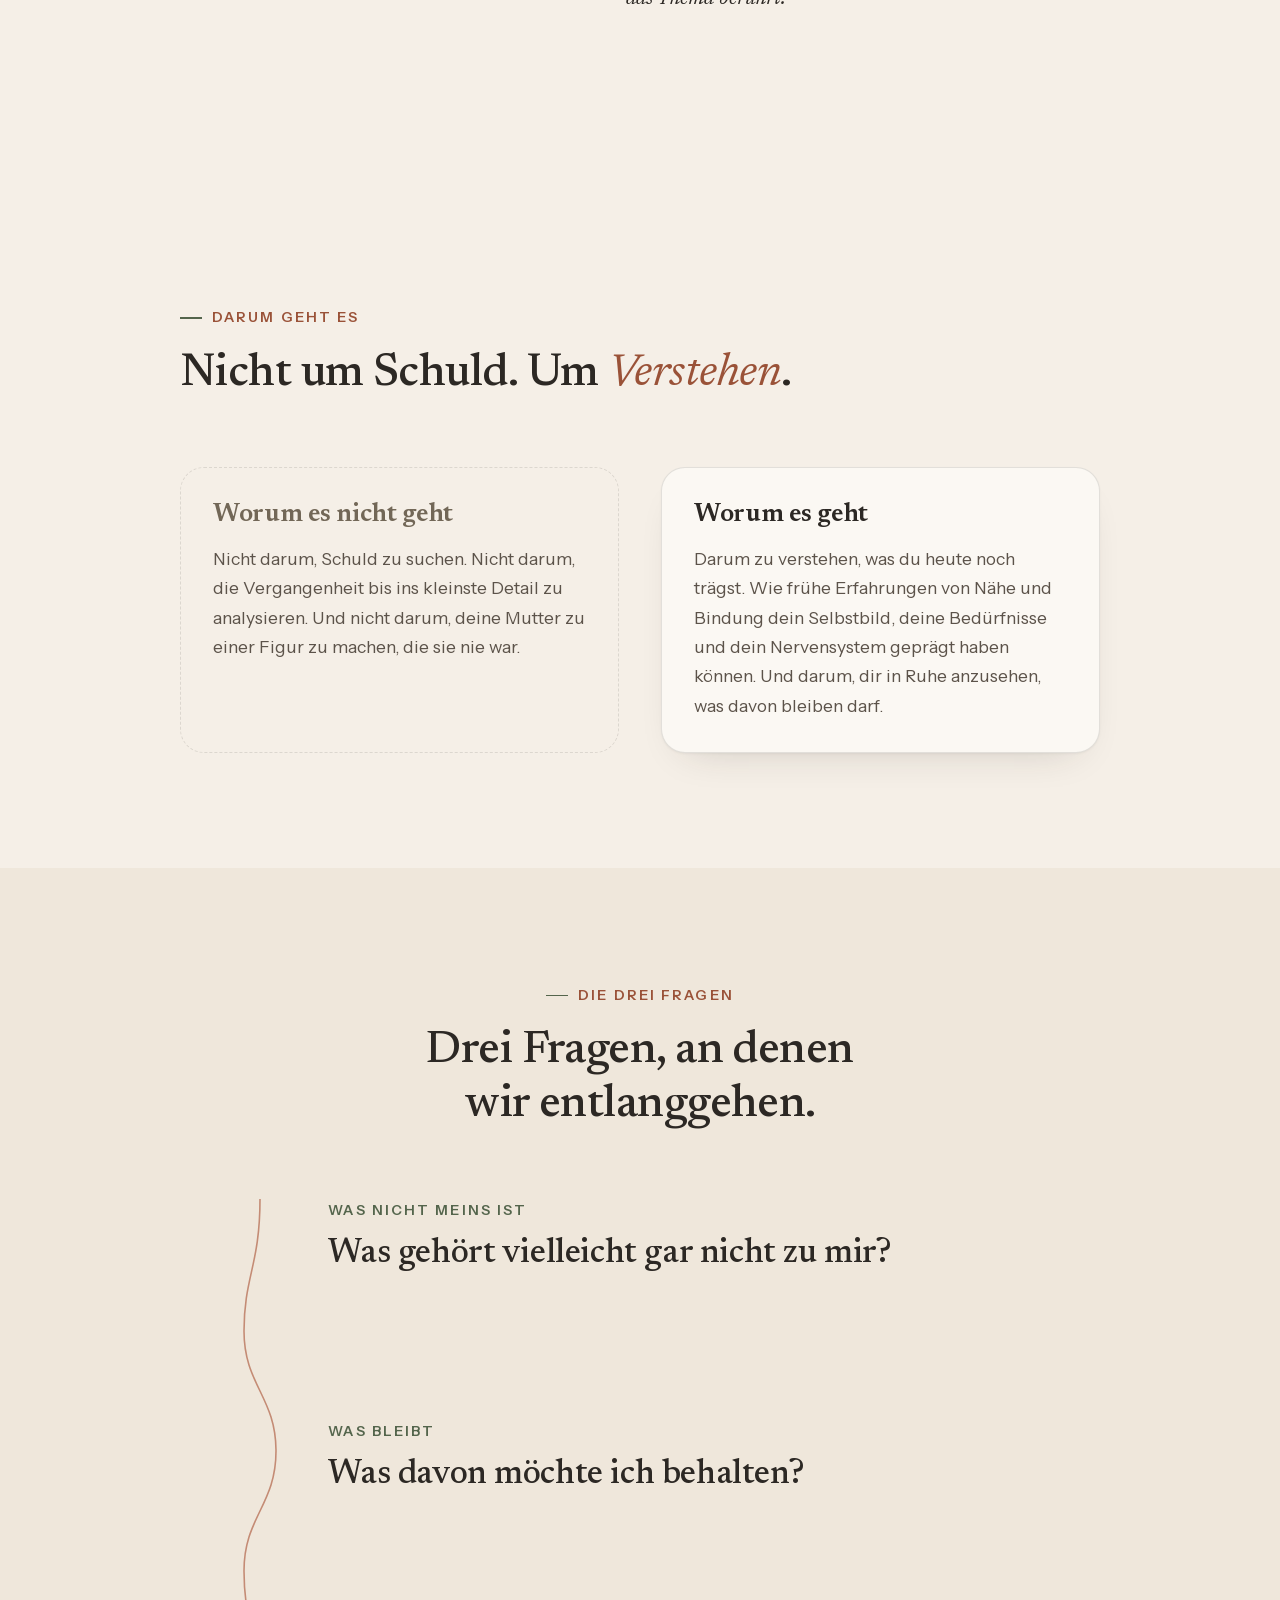
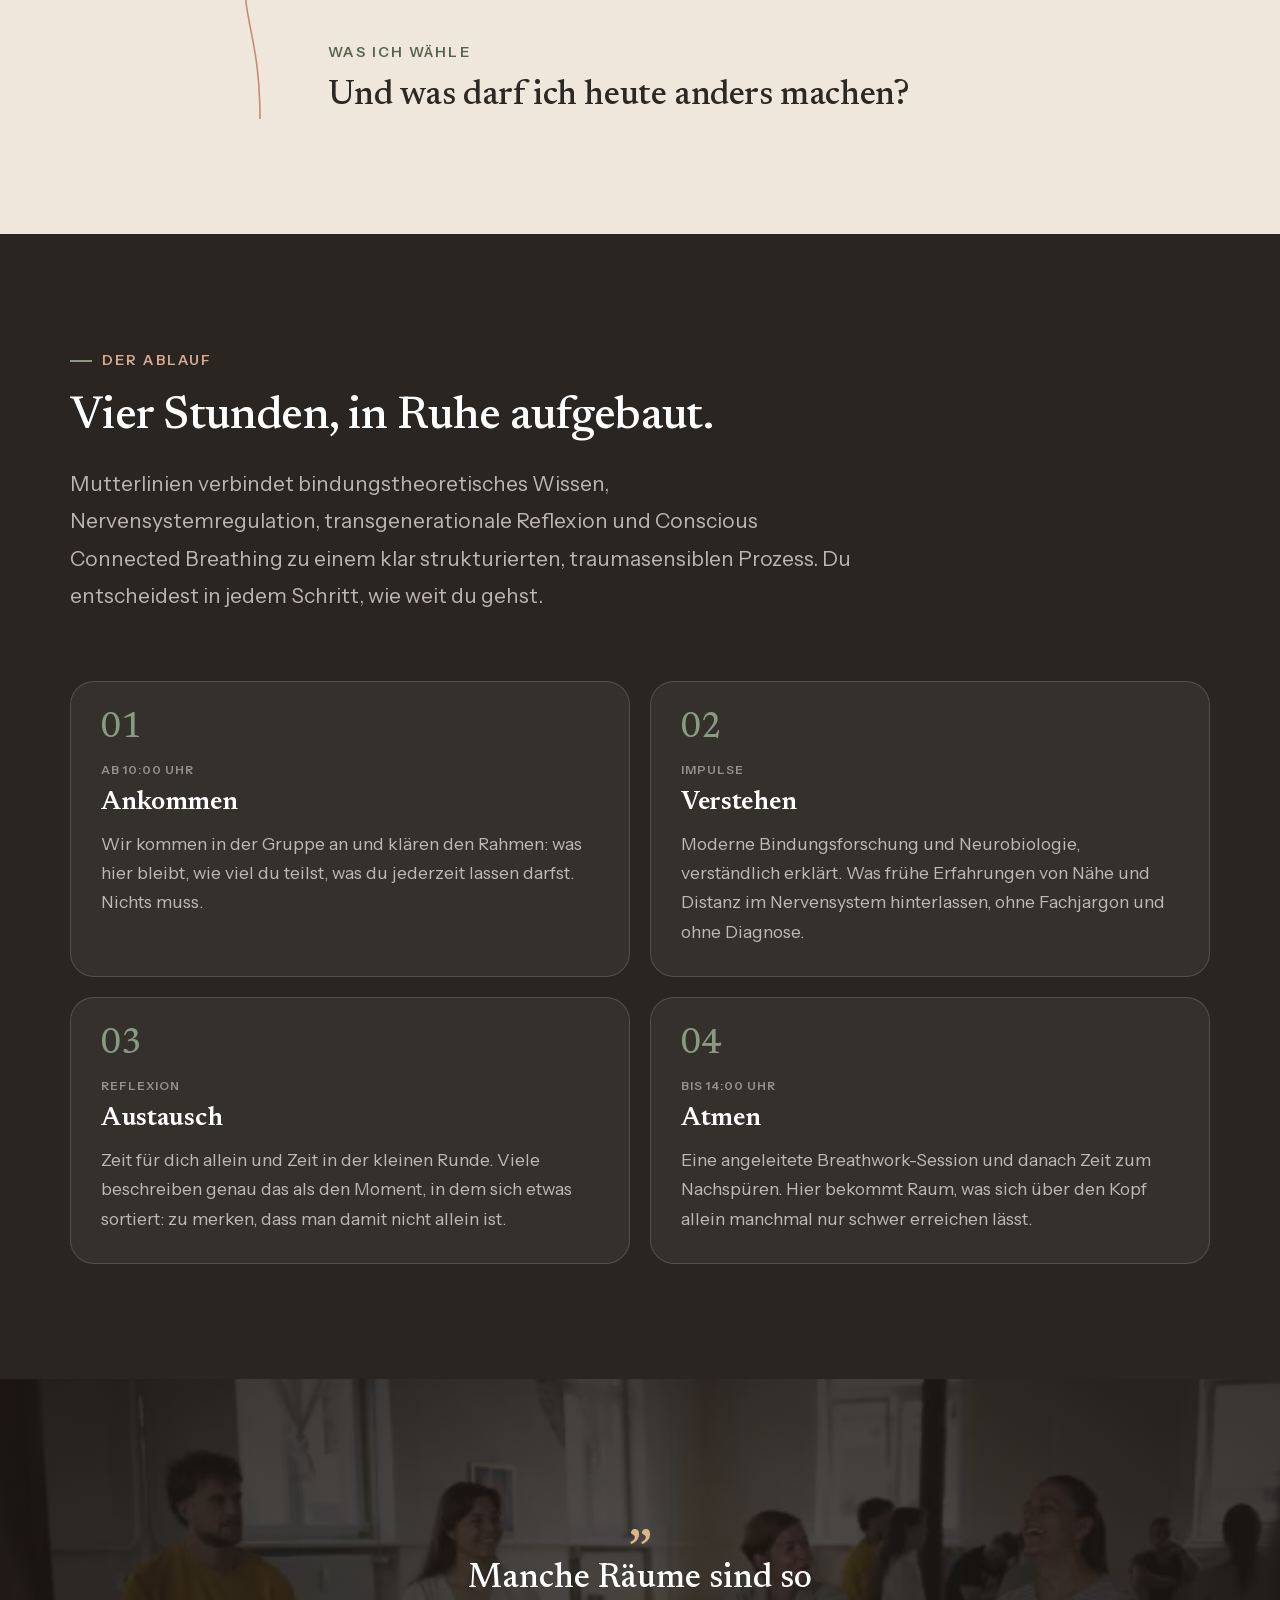
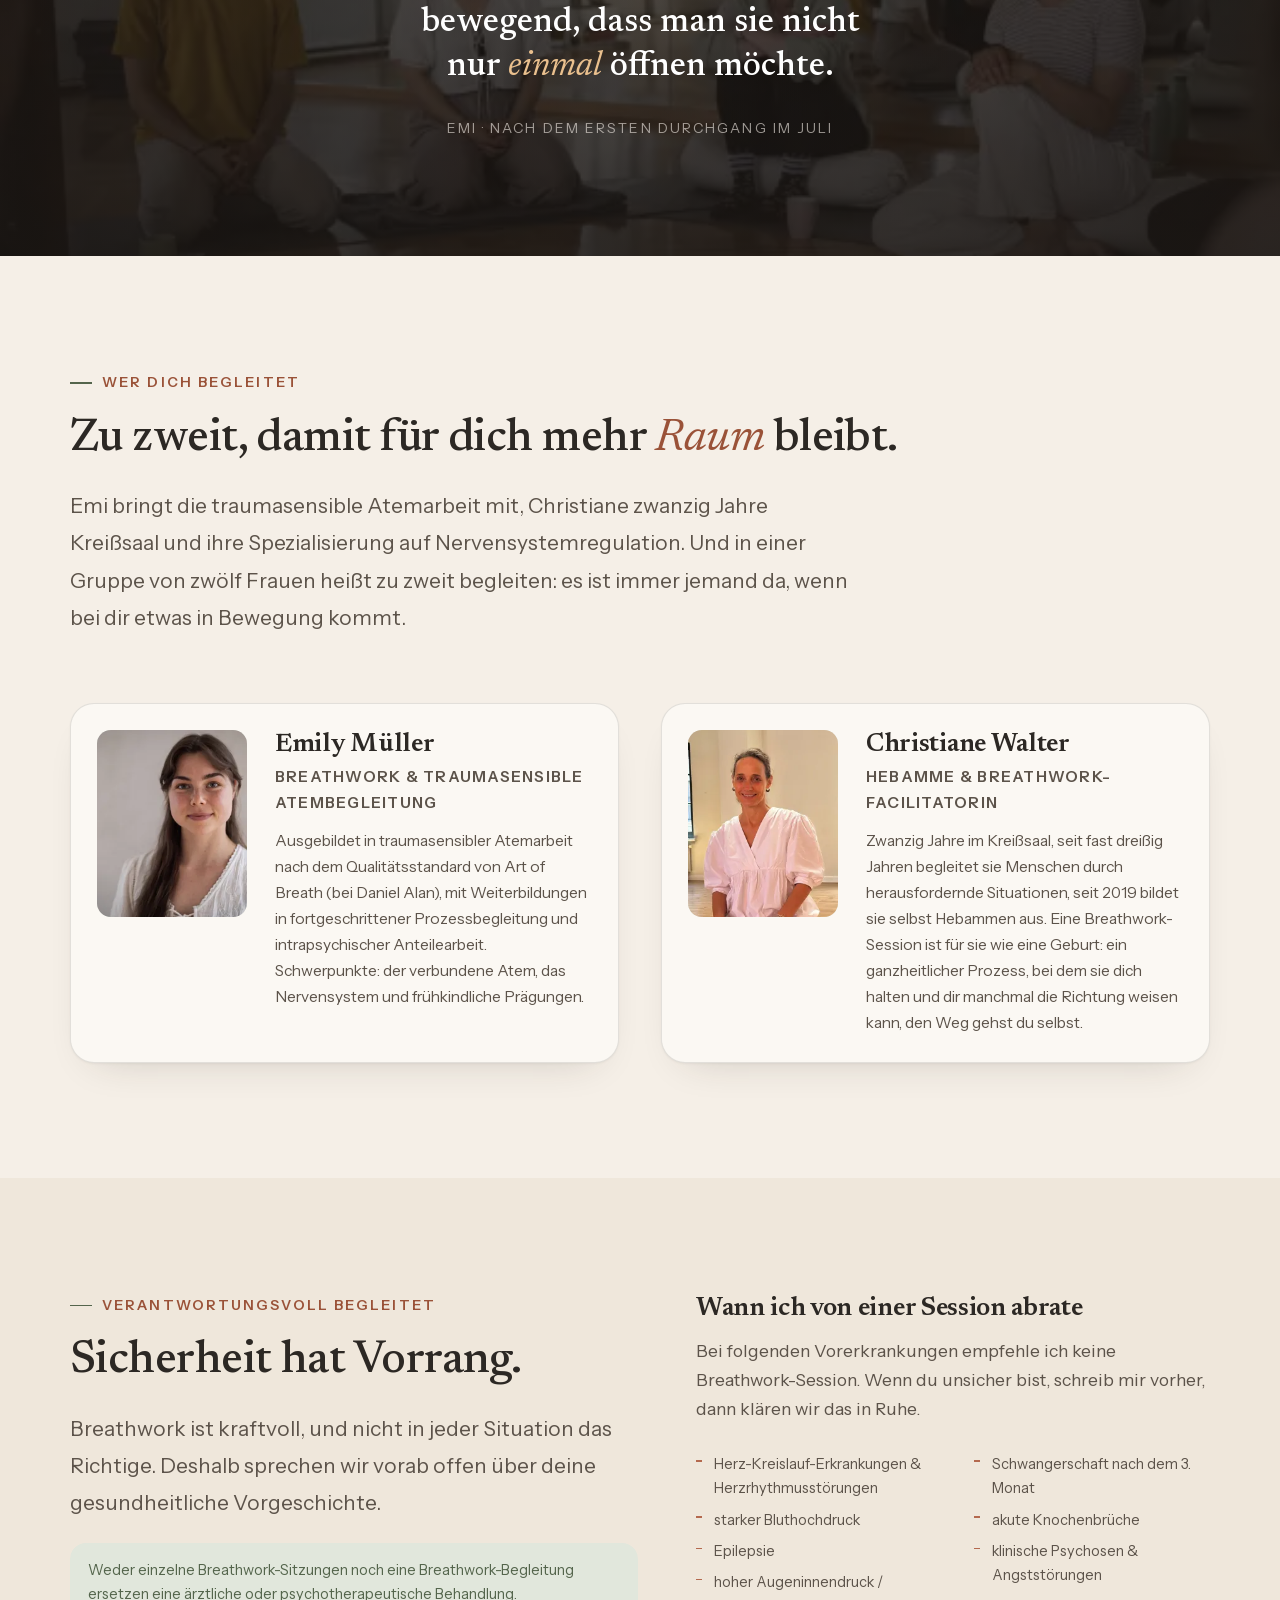
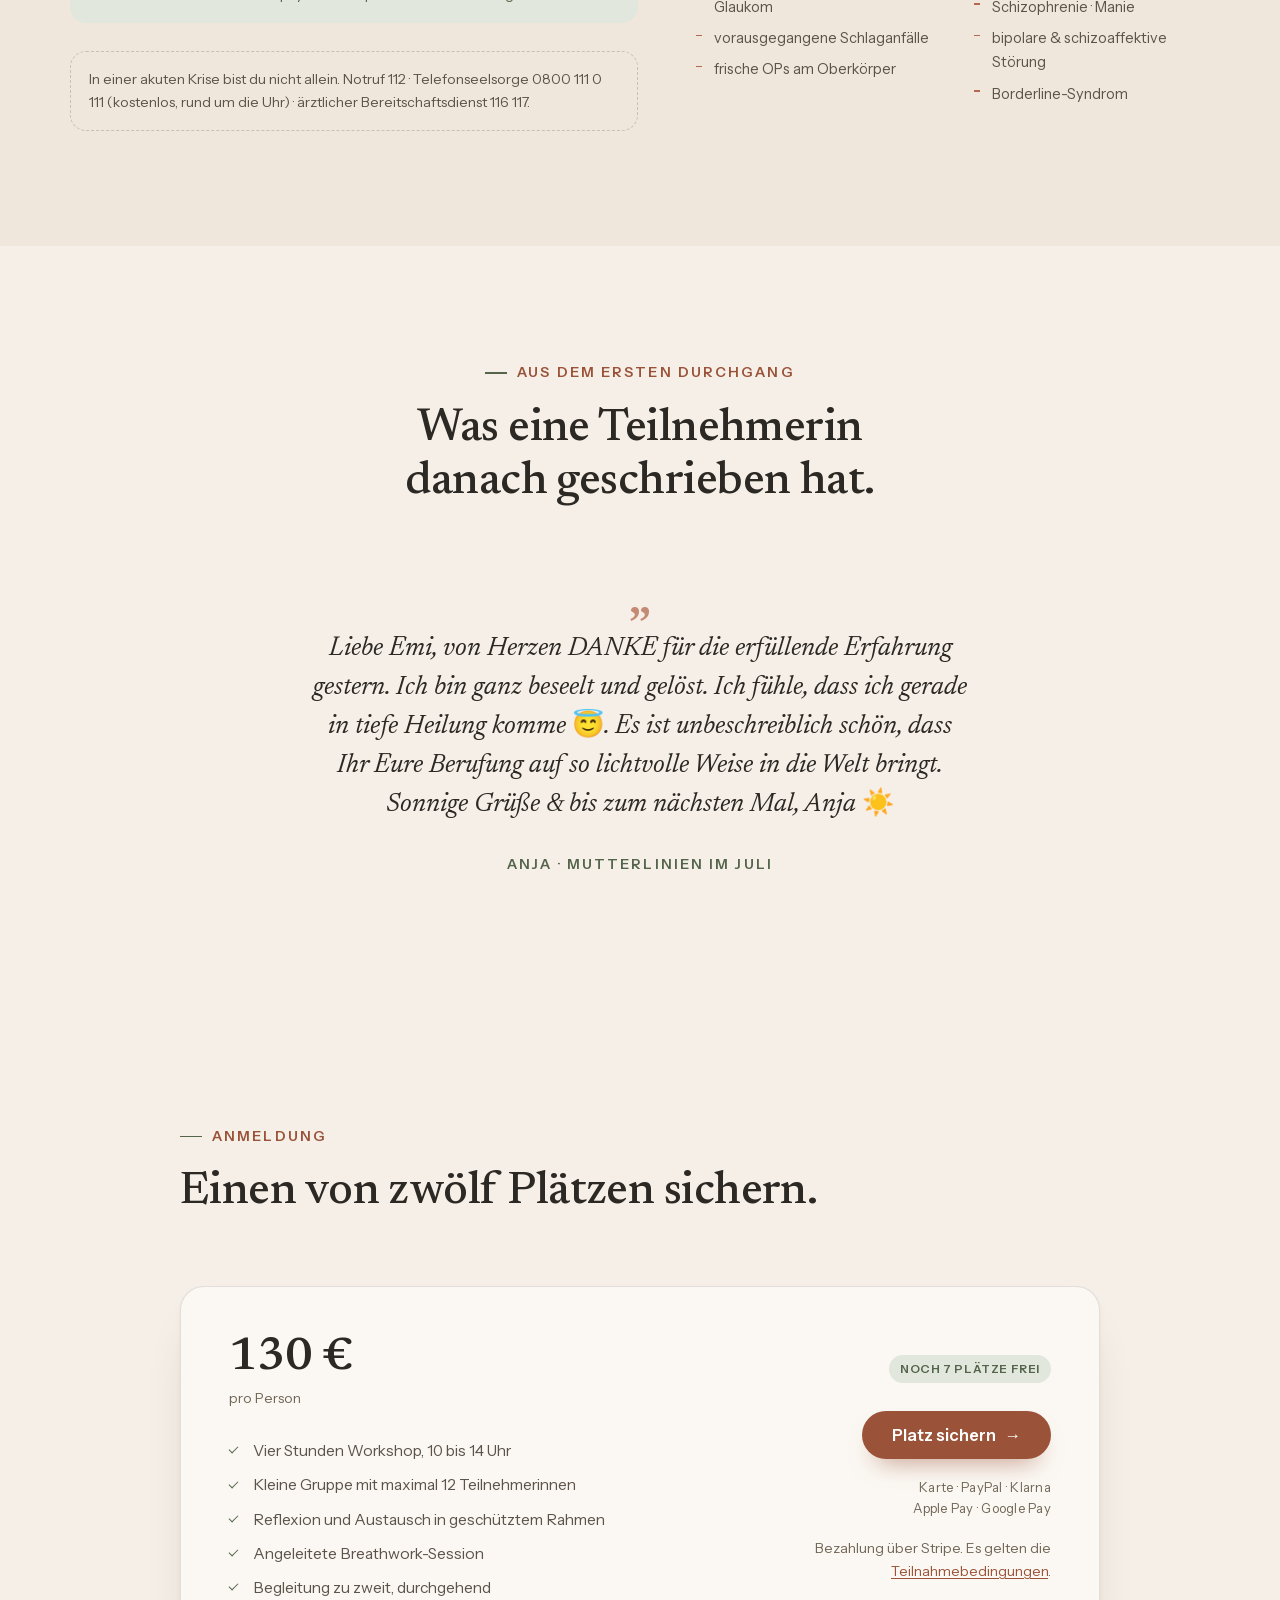
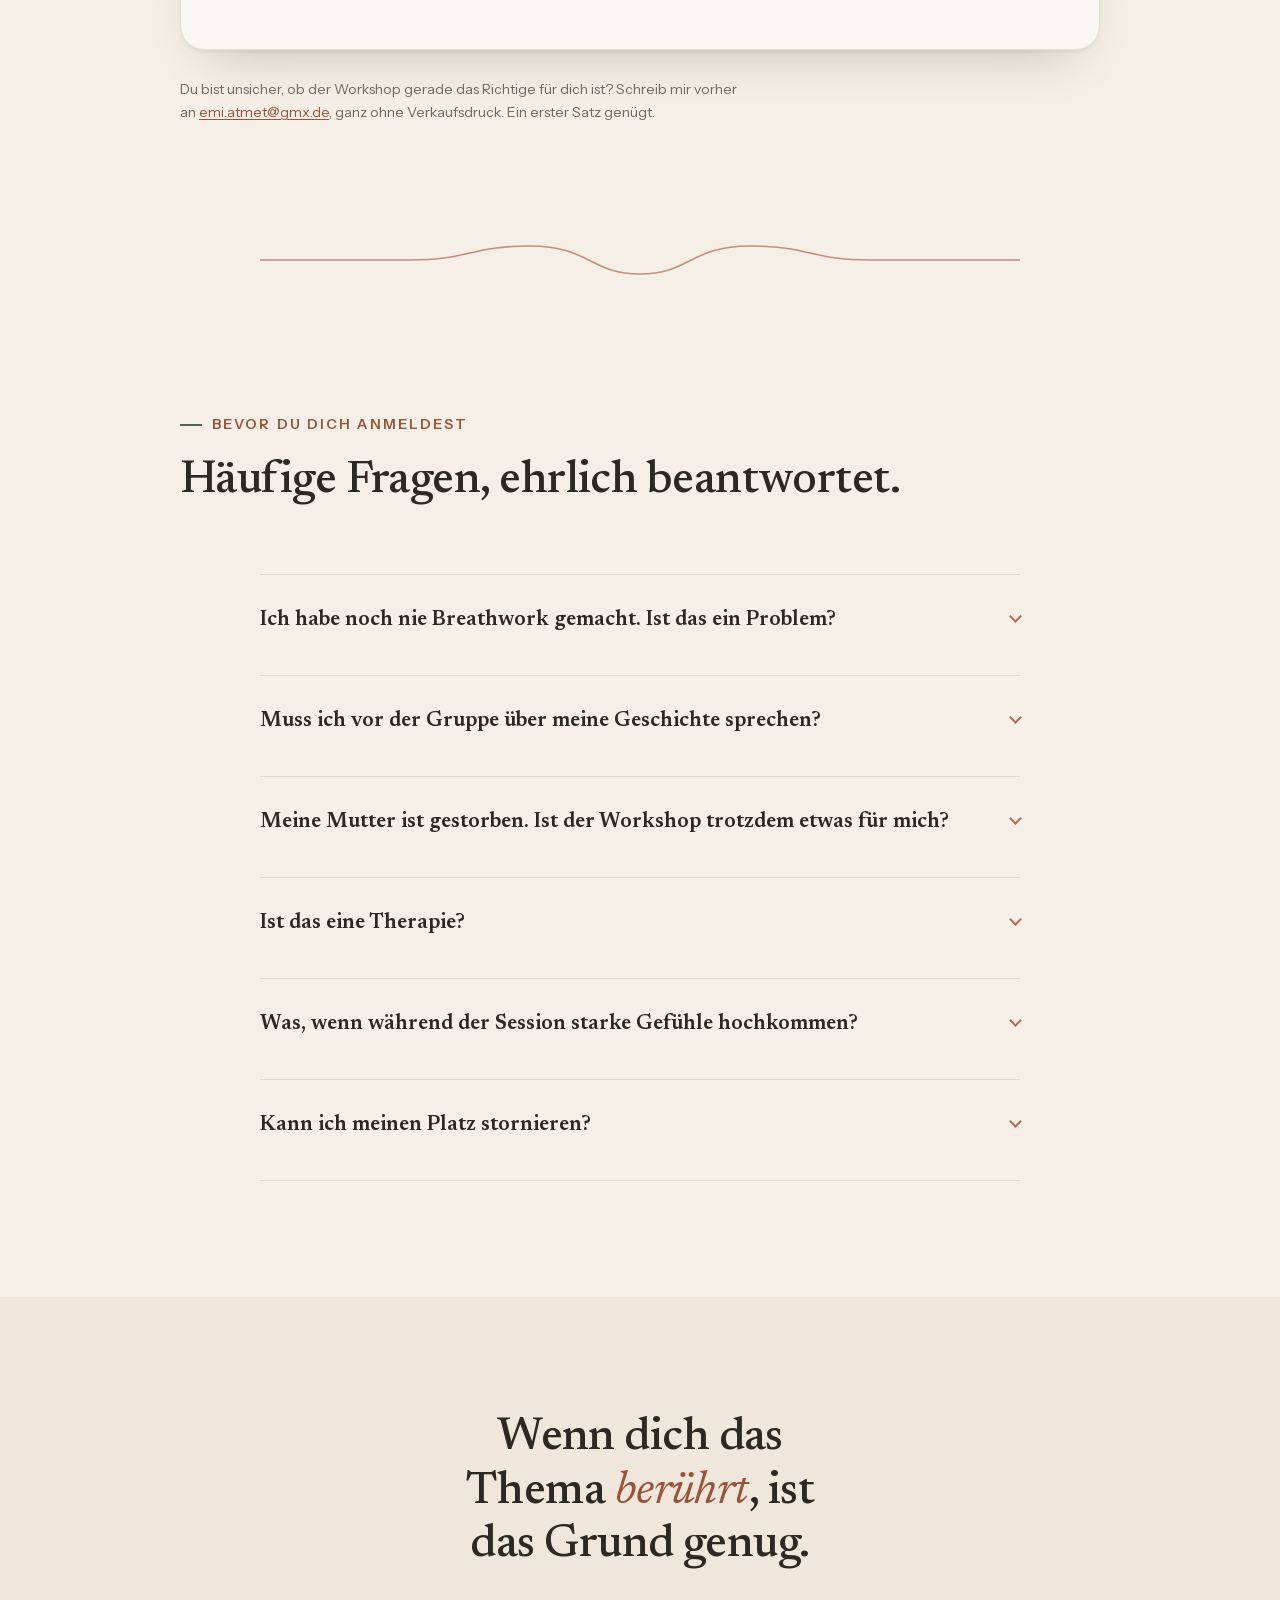
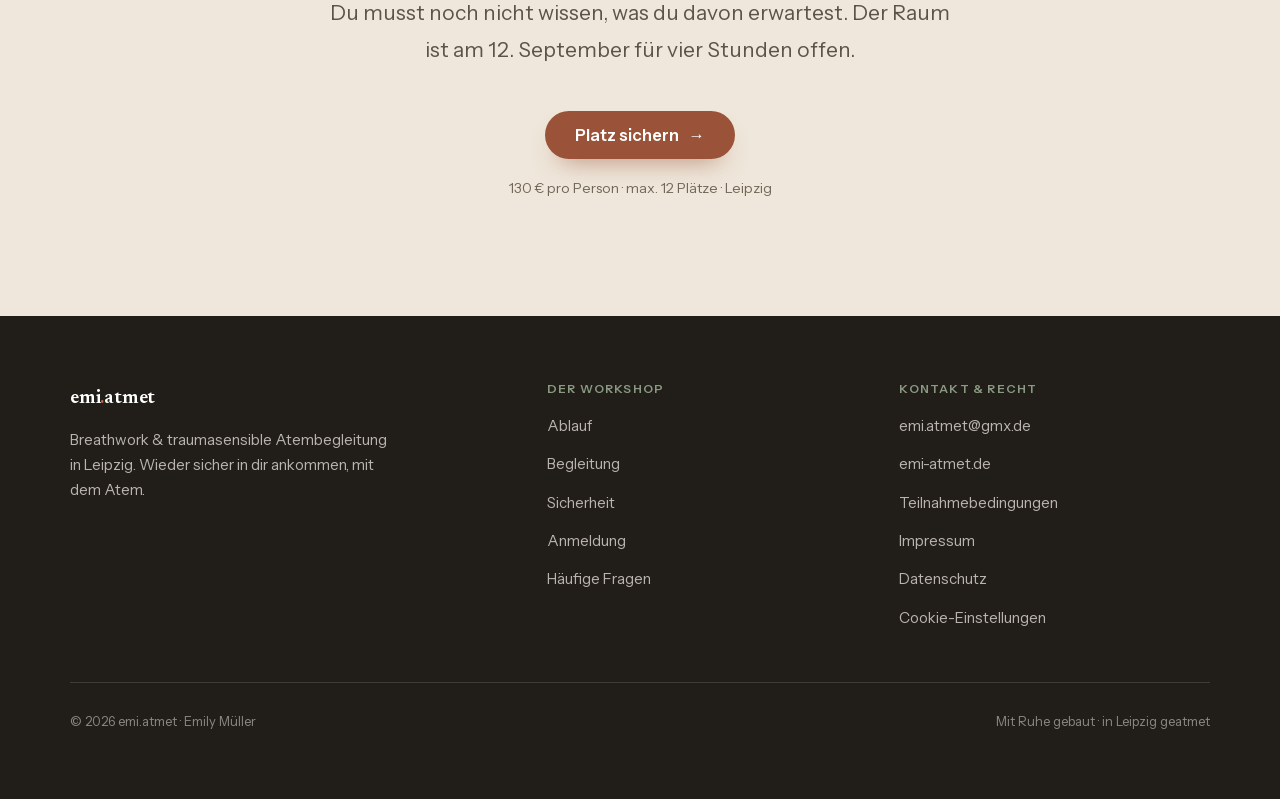
==== commit c788a0f9: "Own Datenschutzerklärung, and point everything at the subdomain The page is going to mutterlinien.em" ====
--- a/index.html
+++ b/index.html
@@ -5,7 +5,7 @@
 <meta name="viewport" content="width=device-width,initial-scale=1">
 <title>Mutterlinien · Workshop am 12. September 2026 in Leipzig | emi.atmet</title>
 <meta name="description" content="Mutterlinien: Prägung. Bindung. Freiheit. Vier Stunden in kleiner Gruppe zu dem, was die Beziehung zur Mutter bis heute in uns hinterlassen hat. Mit Reflexion, Austausch und Breathwork. 12. September 2026 in Leipzig, max. 12 Plätze.">
-<link rel="canonical" href="https://emi-atmet.de/mutterlinien/">
+<link rel="canonical" href="https://mutterlinien.emi-atmet.de/">
 
 <!-- ============================================================
      OFFENE PLATZHALTER (vor dem Livegang ersetzen, alle greppbar):
@@ -19,6 +19,8 @@
 
 <meta property="og:type" content="website">
 <meta property="og:locale" content="de_DE">
+<meta property="og:url" content="https://mutterlinien.emi-atmet.de/">
+<meta property="og:image" content="https://mutterlinien.emi-atmet.de/assets/img/kreis-wide-1200.jpg">
 <meta property="og:title" content="Mutterlinien · Workshop am 12. September 2026 in Leipzig">
 <meta property="og:description" content="Vier Stunden in kleiner Gruppe zu dem, was die Beziehung zur Mutter bis heute in uns hinterlassen hat. Max. 12 Plätze.">
 <meta name="theme-color" content="#F5EFE7">
@@ -453,7 +455,7 @@
           <li><a href="https://emi-atmet.de/">emi-atmet.de</a></li>
           <li><a href="teilnahmebedingungen.html">Teilnahmebedingungen</a></li>
           <li><a href="https://emi-atmet.de/impressum.html">Impressum</a></li>
-          <li><a href="https://emi-atmet.de/datenschutz.html">Datenschutz</a></li>
+          <li><a href="datenschutz.html">Datenschutz</a></li>
           <li><a href="#" data-consent-reopen>Cookie-Einstellungen</a></li>
         </ul>
       </div>
@@ -498,7 +500,7 @@
     "price":"130",
     "priceCurrency":"EUR",
     "availability":"https://schema.org/InStock",
-    "url":"https://emi-atmet.de/mutterlinien/#anmeldung"
+    "url":"https://mutterlinien.emi-atmet.de/#anmeldung"
   }
 }
 </script>
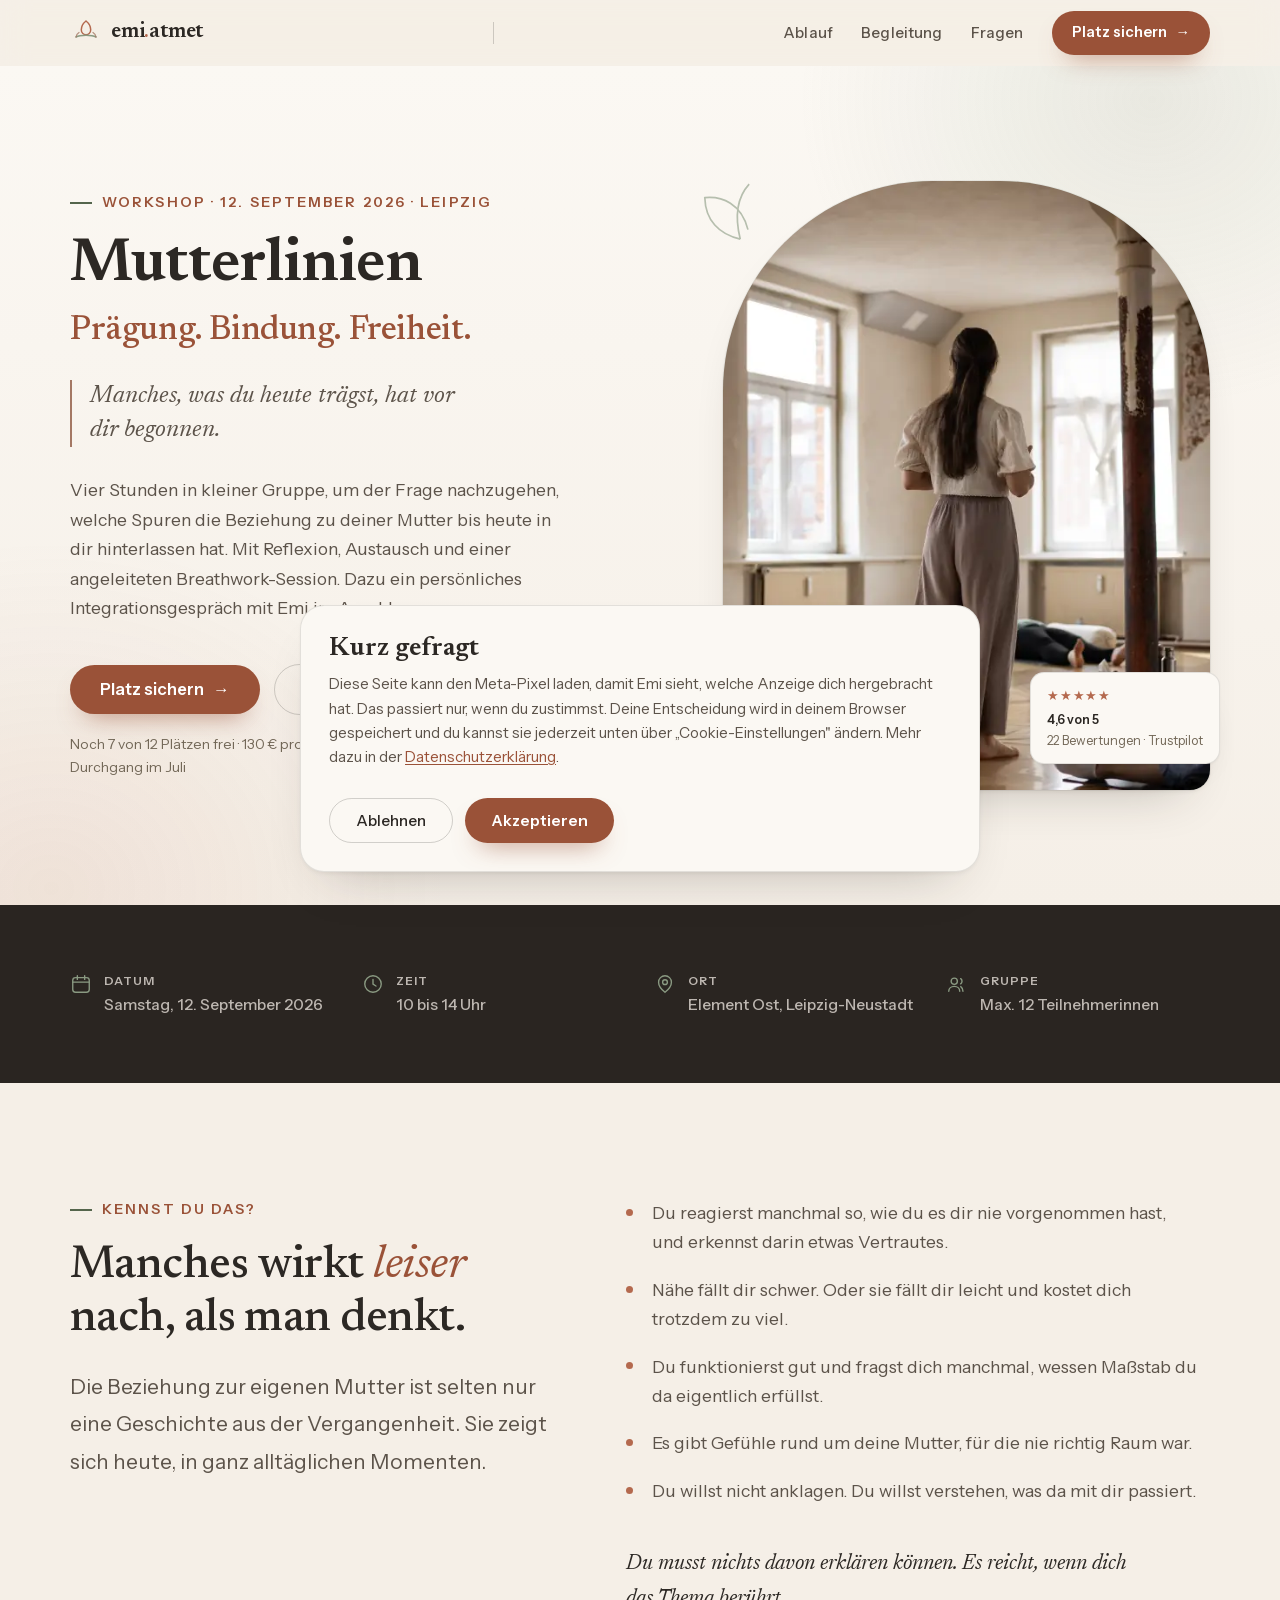
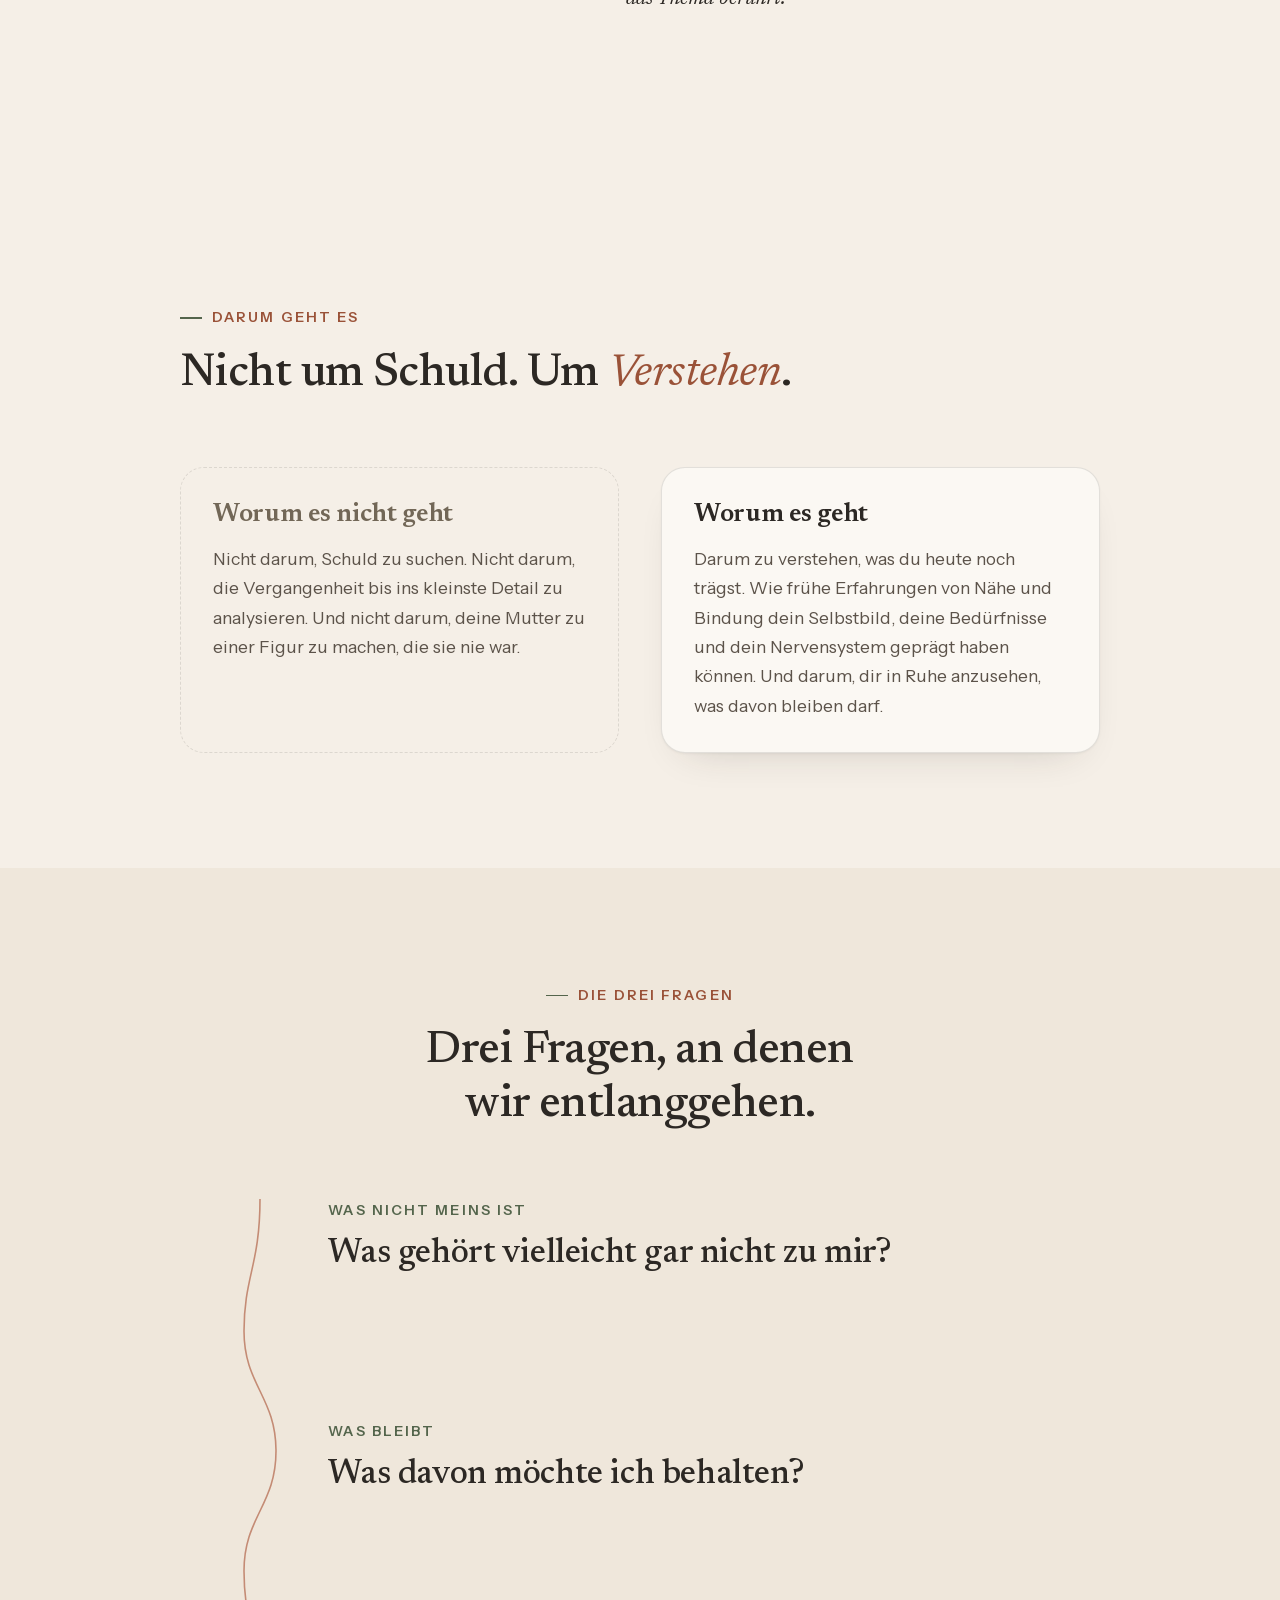
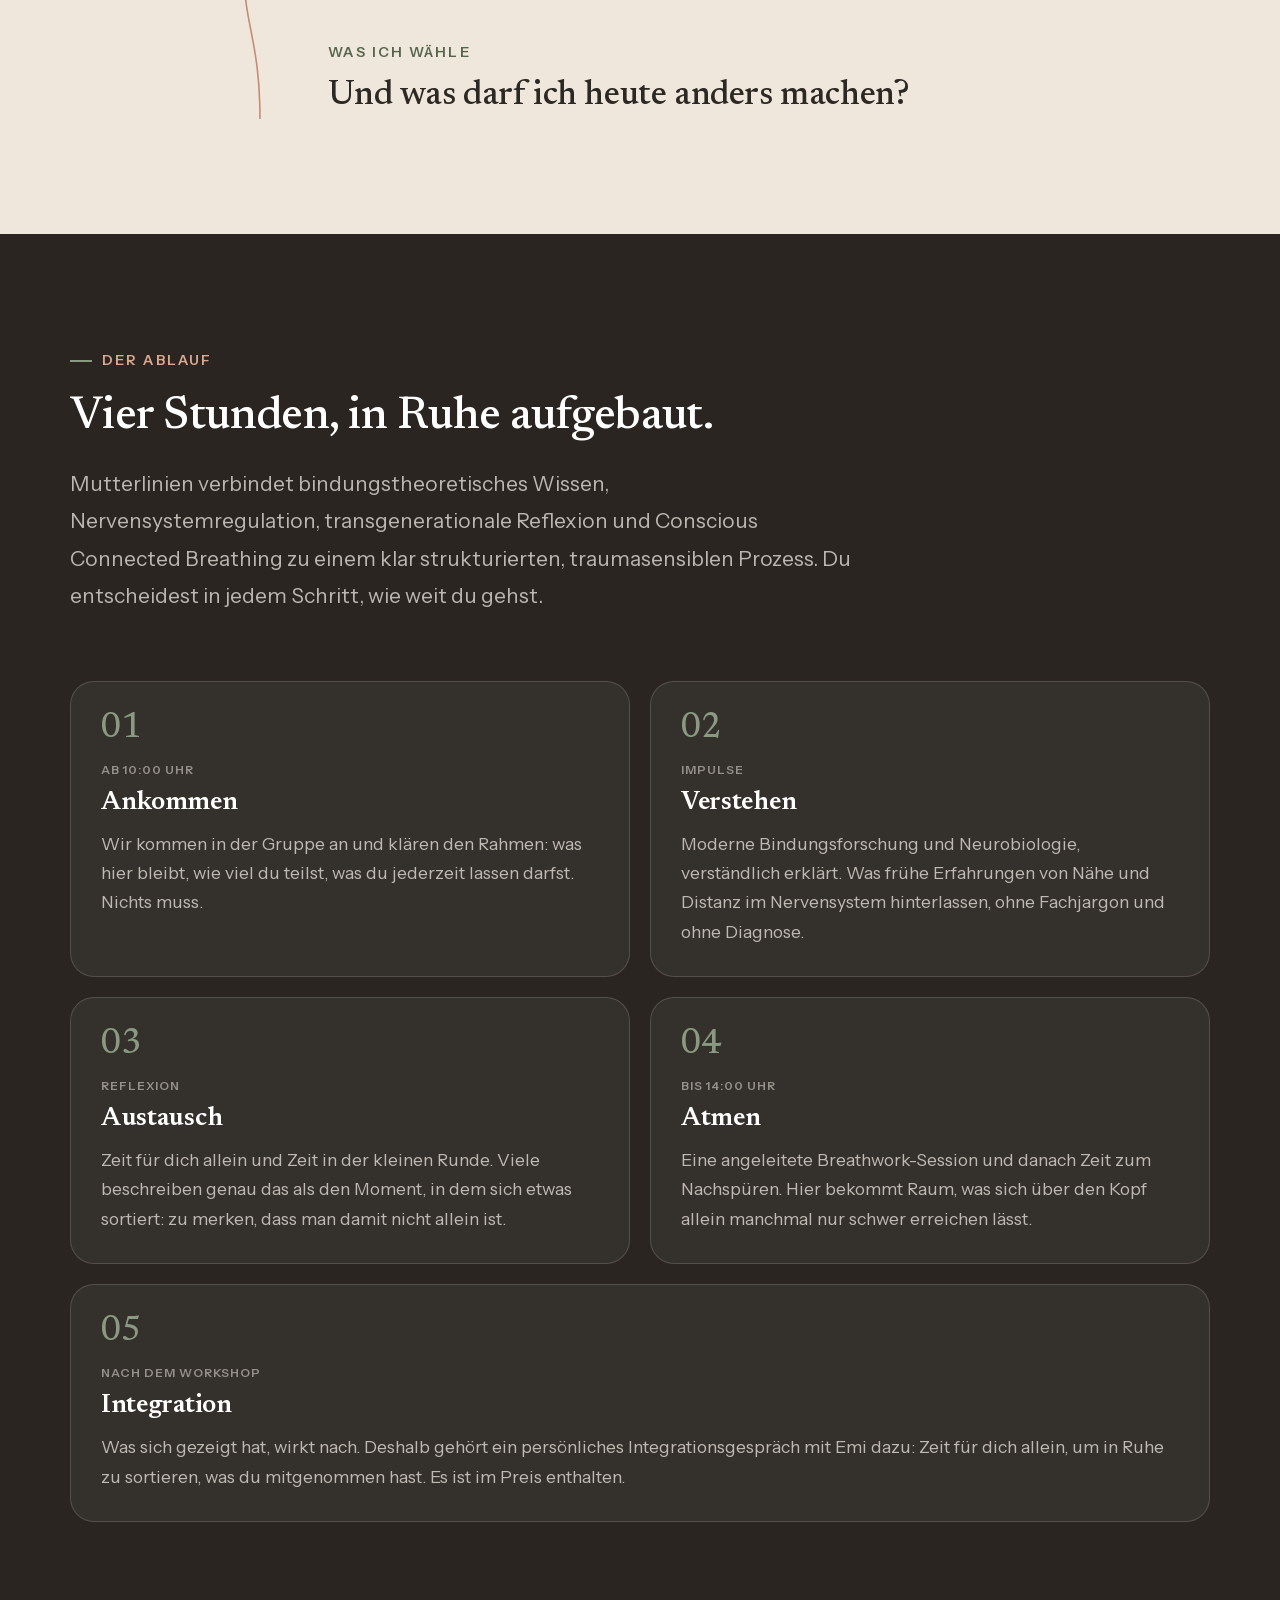
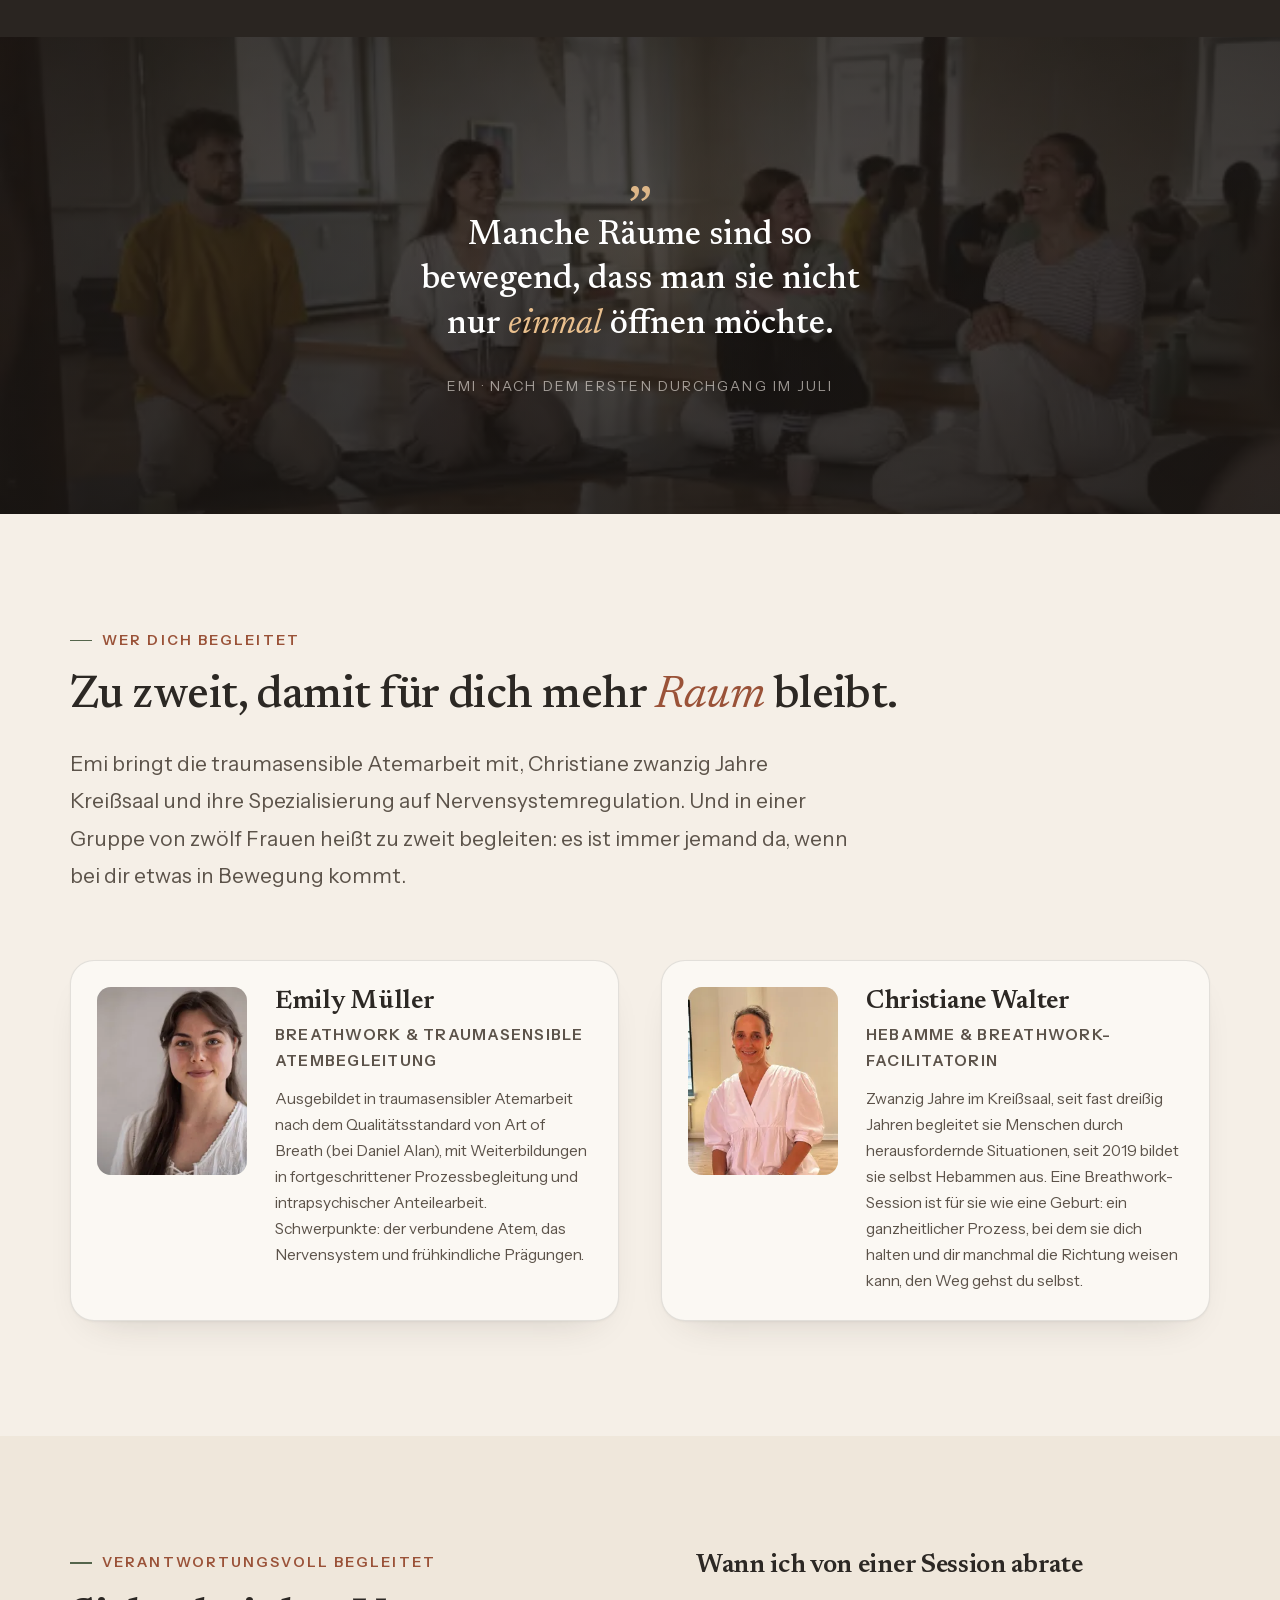
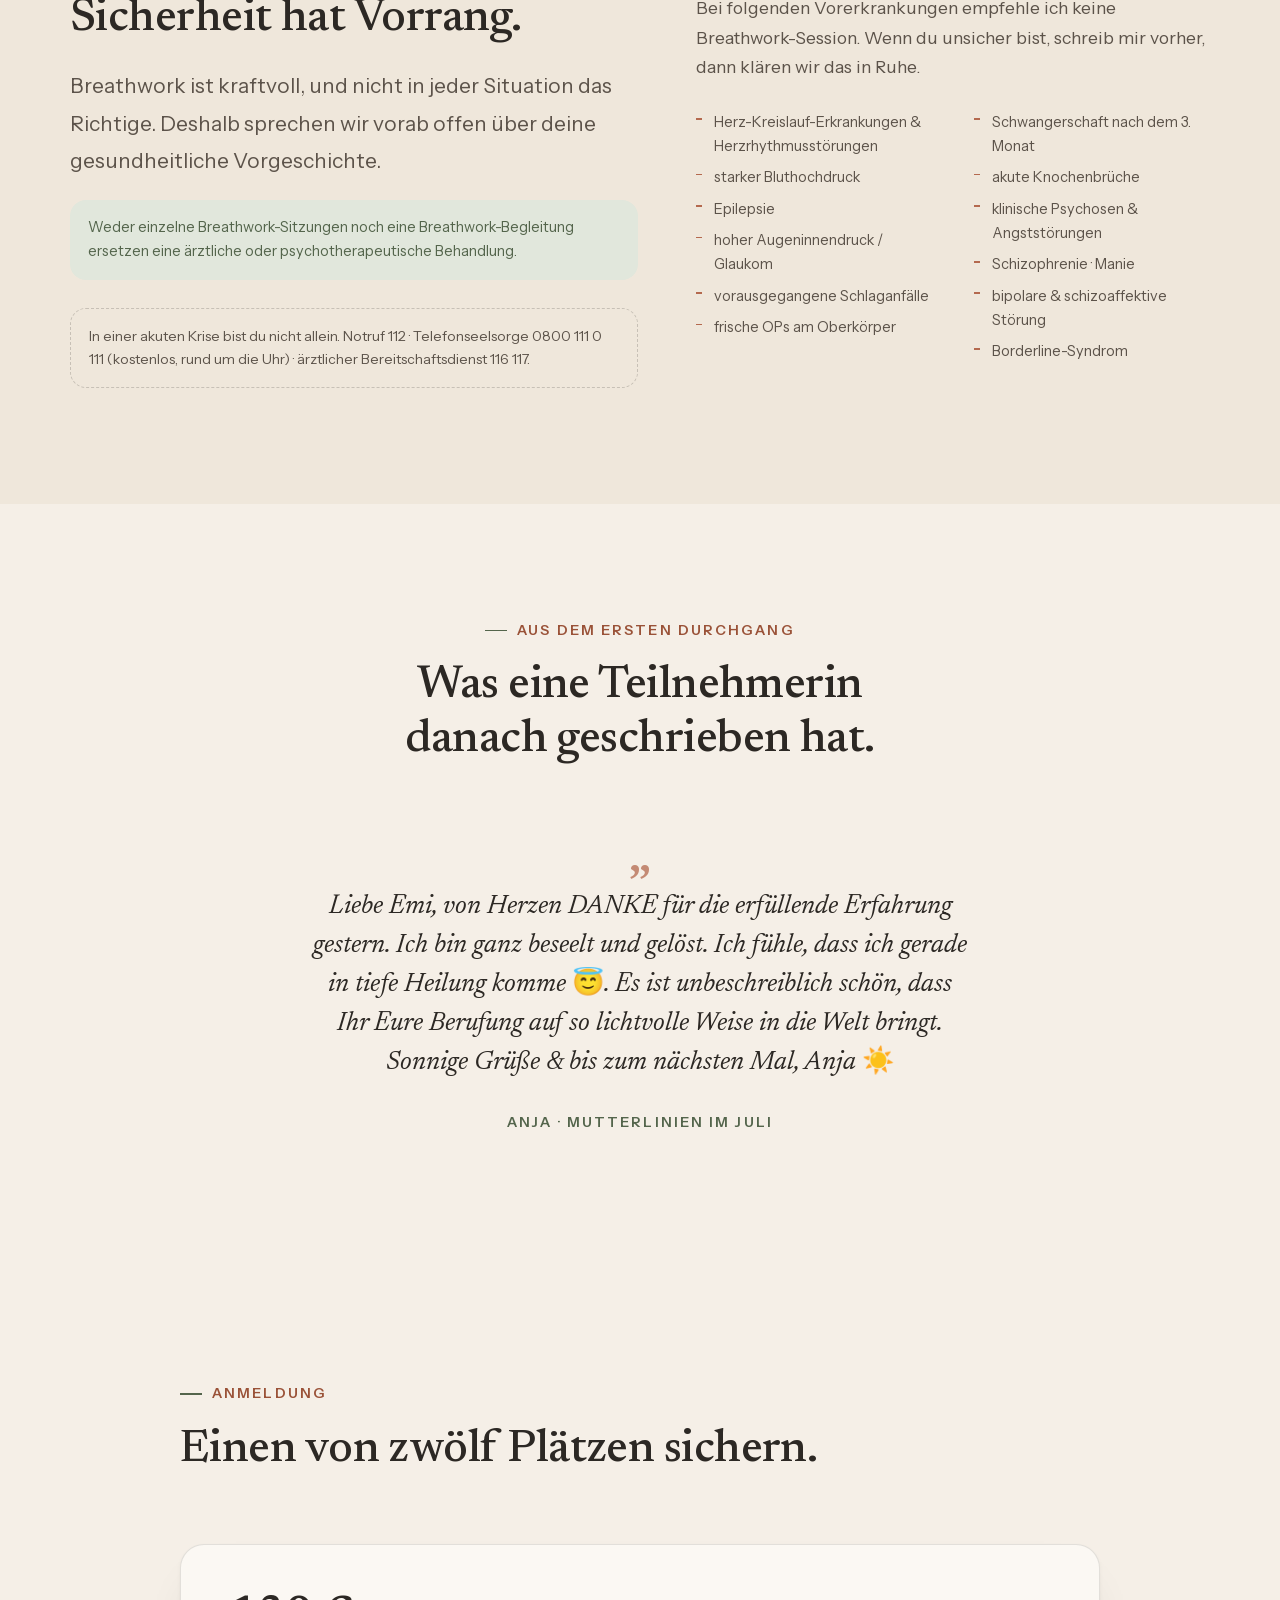
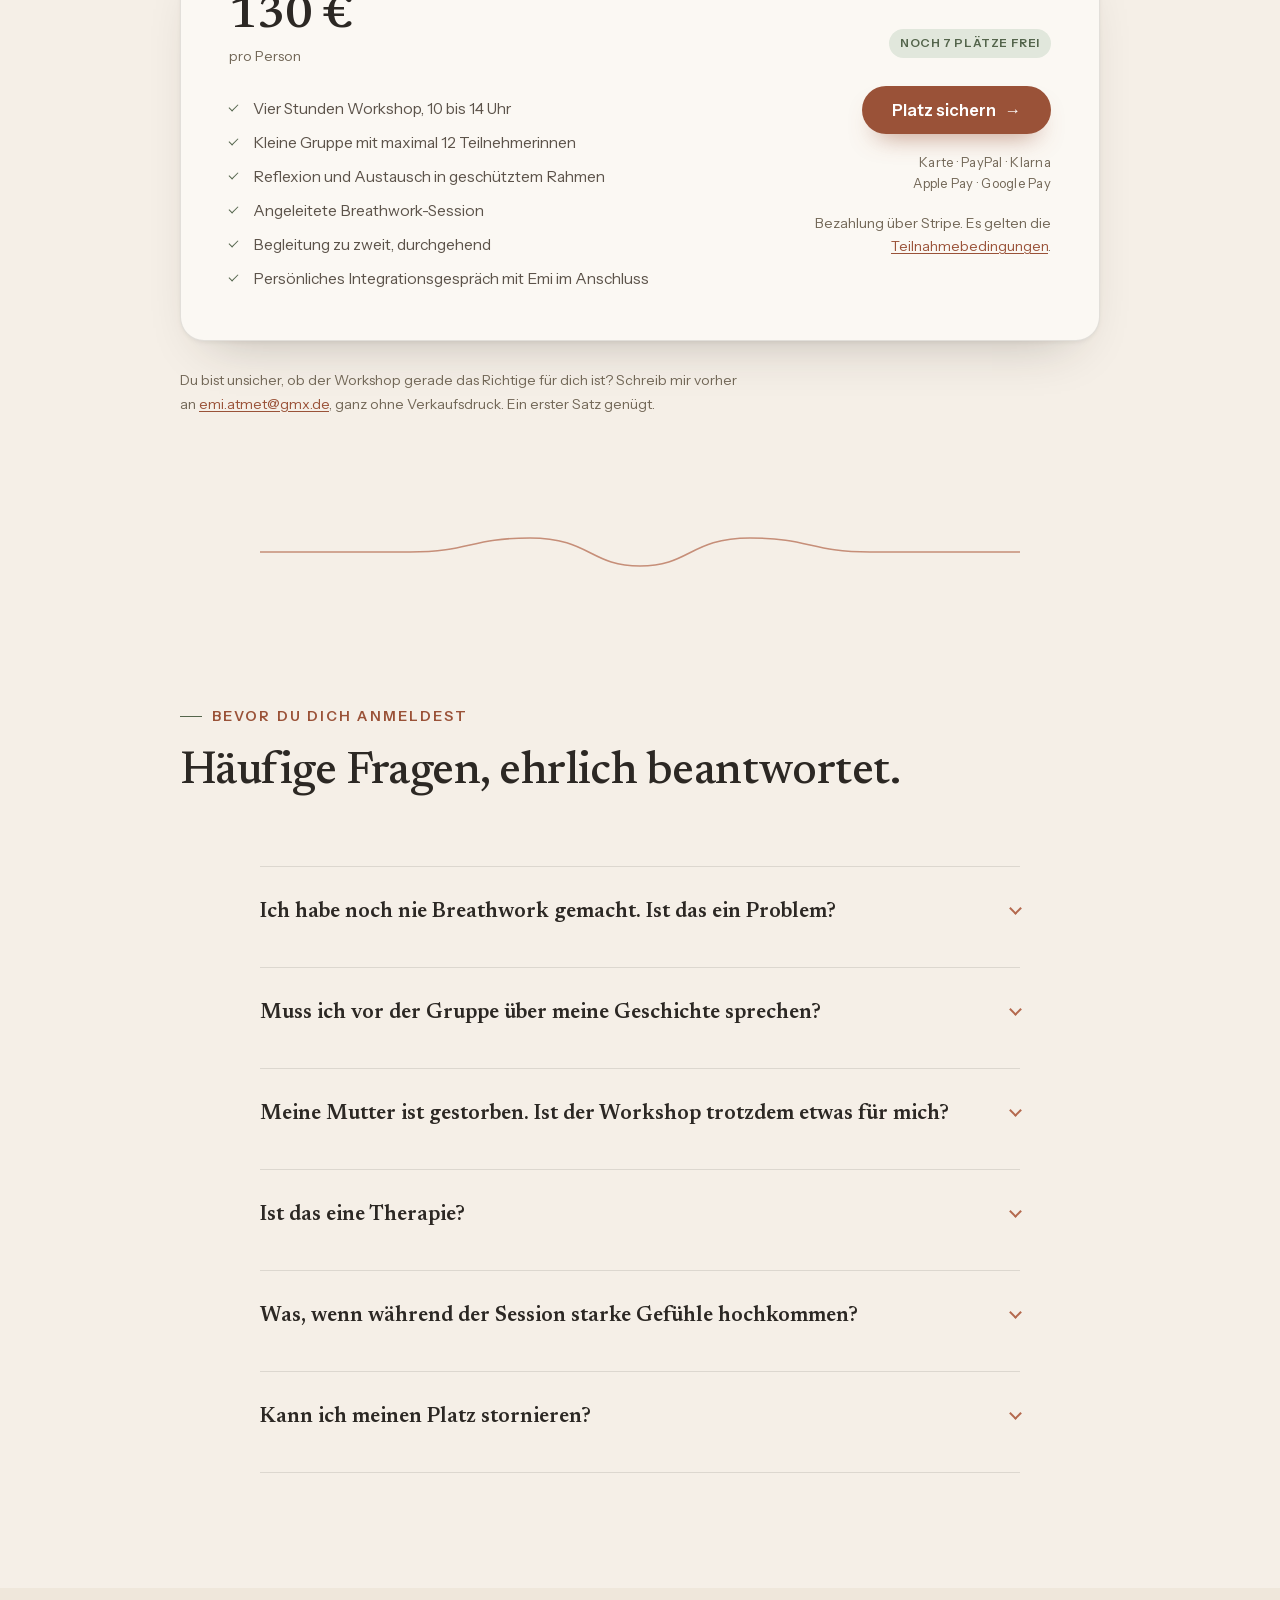
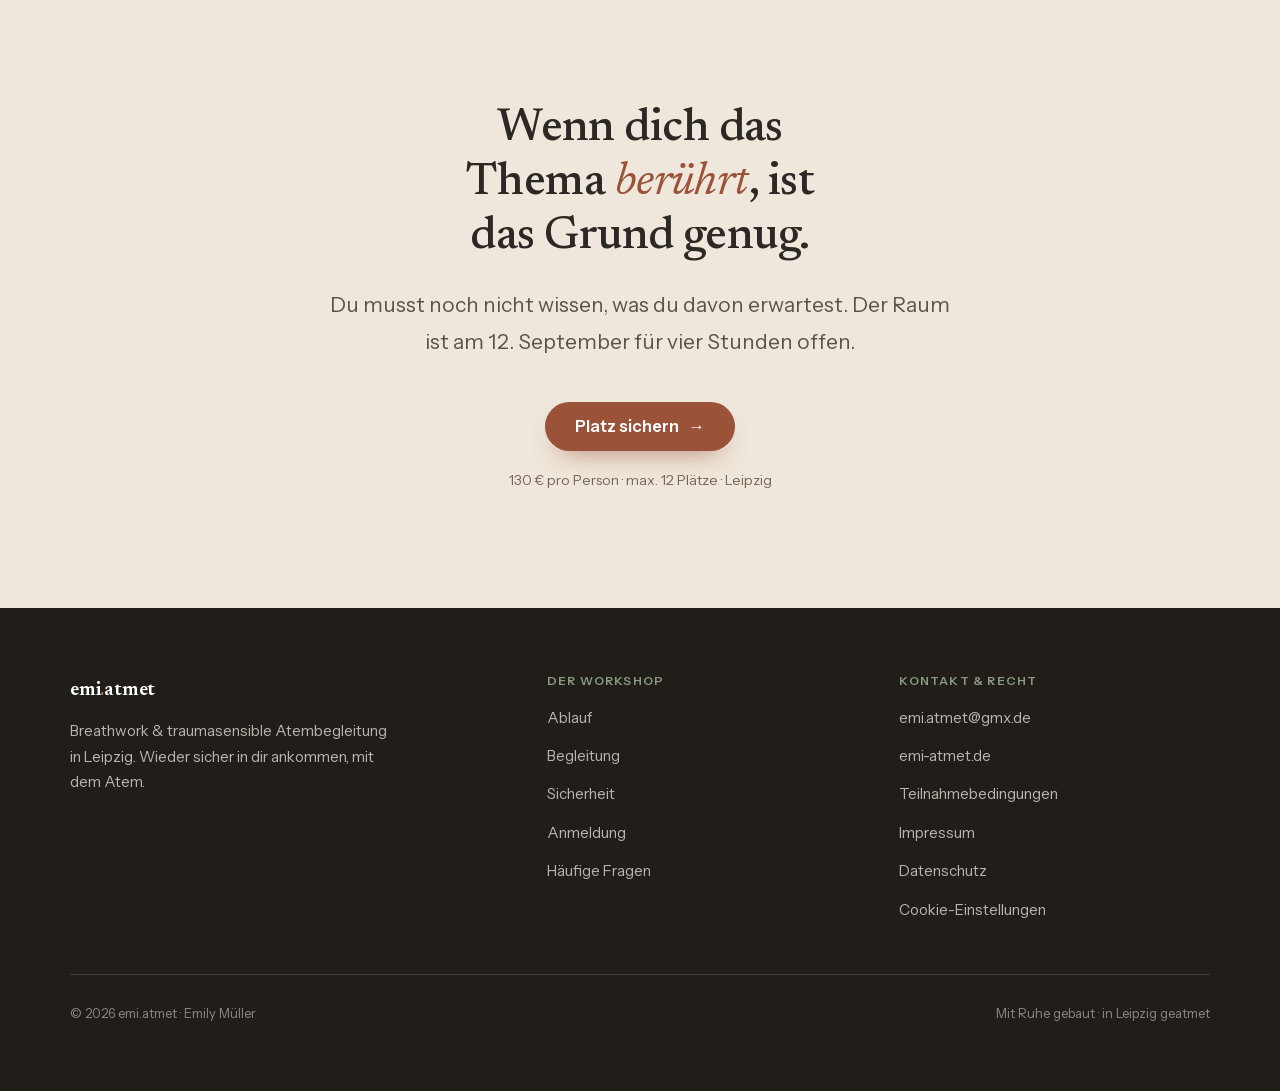
==== commit 4b8409ed: "Integrationsgespräch is part of the offer Emi asked for the follow-up conversation with her to appea" ====
--- a/index.html
+++ b/index.html
@@ -63,7 +63,7 @@
         <h1>Mutterlinien</h1>
         <p class="hero-sub-serif">Prägung. Bindung. Freiheit.</p>
         <p class="hero-lead">Manches, was du heute trägst, hat vor dir begonnen.</p>
-        <p class="hero-note">Vier Stunden in kleiner Gruppe, um der Frage nachzugehen, welche Spuren die Beziehung zu deiner Mutter bis heute in dir hinterlassen hat. Mit Reflexion, Austausch und einer angeleiteten Breathwork-Session.</p>
+        <p class="hero-note">Vier Stunden in kleiner Gruppe, um der Frage nachzugehen, welche Spuren die Beziehung zu deiner Mutter bis heute in dir hinterlassen hat. Mit Reflexion, Austausch und einer angeleiteten Breathwork-Session. Dazu ein persönliches Integrationsgespräch mit Emi im Anschluss.</p>
         <div class="cta-row">
           <a class="btn btn-lg" href="#anmeldung">Platz sichern <span class="arr" aria-hidden="true">→</span></a>
           <a class="btn btn-lg btn-ghost" href="#ablauf">Was dich erwartet</a>
@@ -211,6 +211,11 @@
           <p class="t">bis 14:00 Uhr</p>
           <h3>Atmen</h3>
           <p>Eine angeleitete Breathwork-Session und danach Zeit zum Nachspüren. Hier bekommt Raum, was sich über den Kopf allein manchmal nur schwer erreichen lässt.</p>
+        </div>
+        <div class="step step-wide reveal d3">
+          <p class="t">nach dem Workshop</p>
+          <h3>Integration</h3>
+          <p>Was sich gezeigt hat, wirkt nach. Deshalb gehört ein persönliches Integrationsgespräch mit Emi dazu: Zeit für dich allein, um in Ruhe zu sortieren, was du mitgenommen hast. Es ist im Preis enthalten.</p>
         </div>
       </div>
     </div>
@@ -354,6 +359,7 @@
             <li>Reflexion und Austausch in geschütztem Rahmen</li>
             <li>Angeleitete Breathwork-Session</li>
             <li>Begleitung zu zweit, durchgehend</li>
+            <li>Persönliches Integrationsgespräch mit Emi im Anschluss</li>
           </ul>
         </div>
         <div class="book-side">
--- a/assets/style.css
+++ b/assets/style.css
@@ -329,6 +329,9 @@
   background:rgba(245,239,231,.05); border:1px solid rgba(245,239,231,.16);
   border-radius:var(--radius-lg); padding:clamp(24px,3vw,30px);
 }
+/* Der Schritt nach dem Workshop-Tag. Volle Breite, weil er außerhalb
+   der vier Stunden liegt und sich optisch absetzen soll. */
+.step-wide{grid-column:1 / -1}
 .step::before{
   counter-increment:step; content:"0" counter(step);
   font-family:var(--serif); font-size:34px; font-weight:500; color:var(--sage);
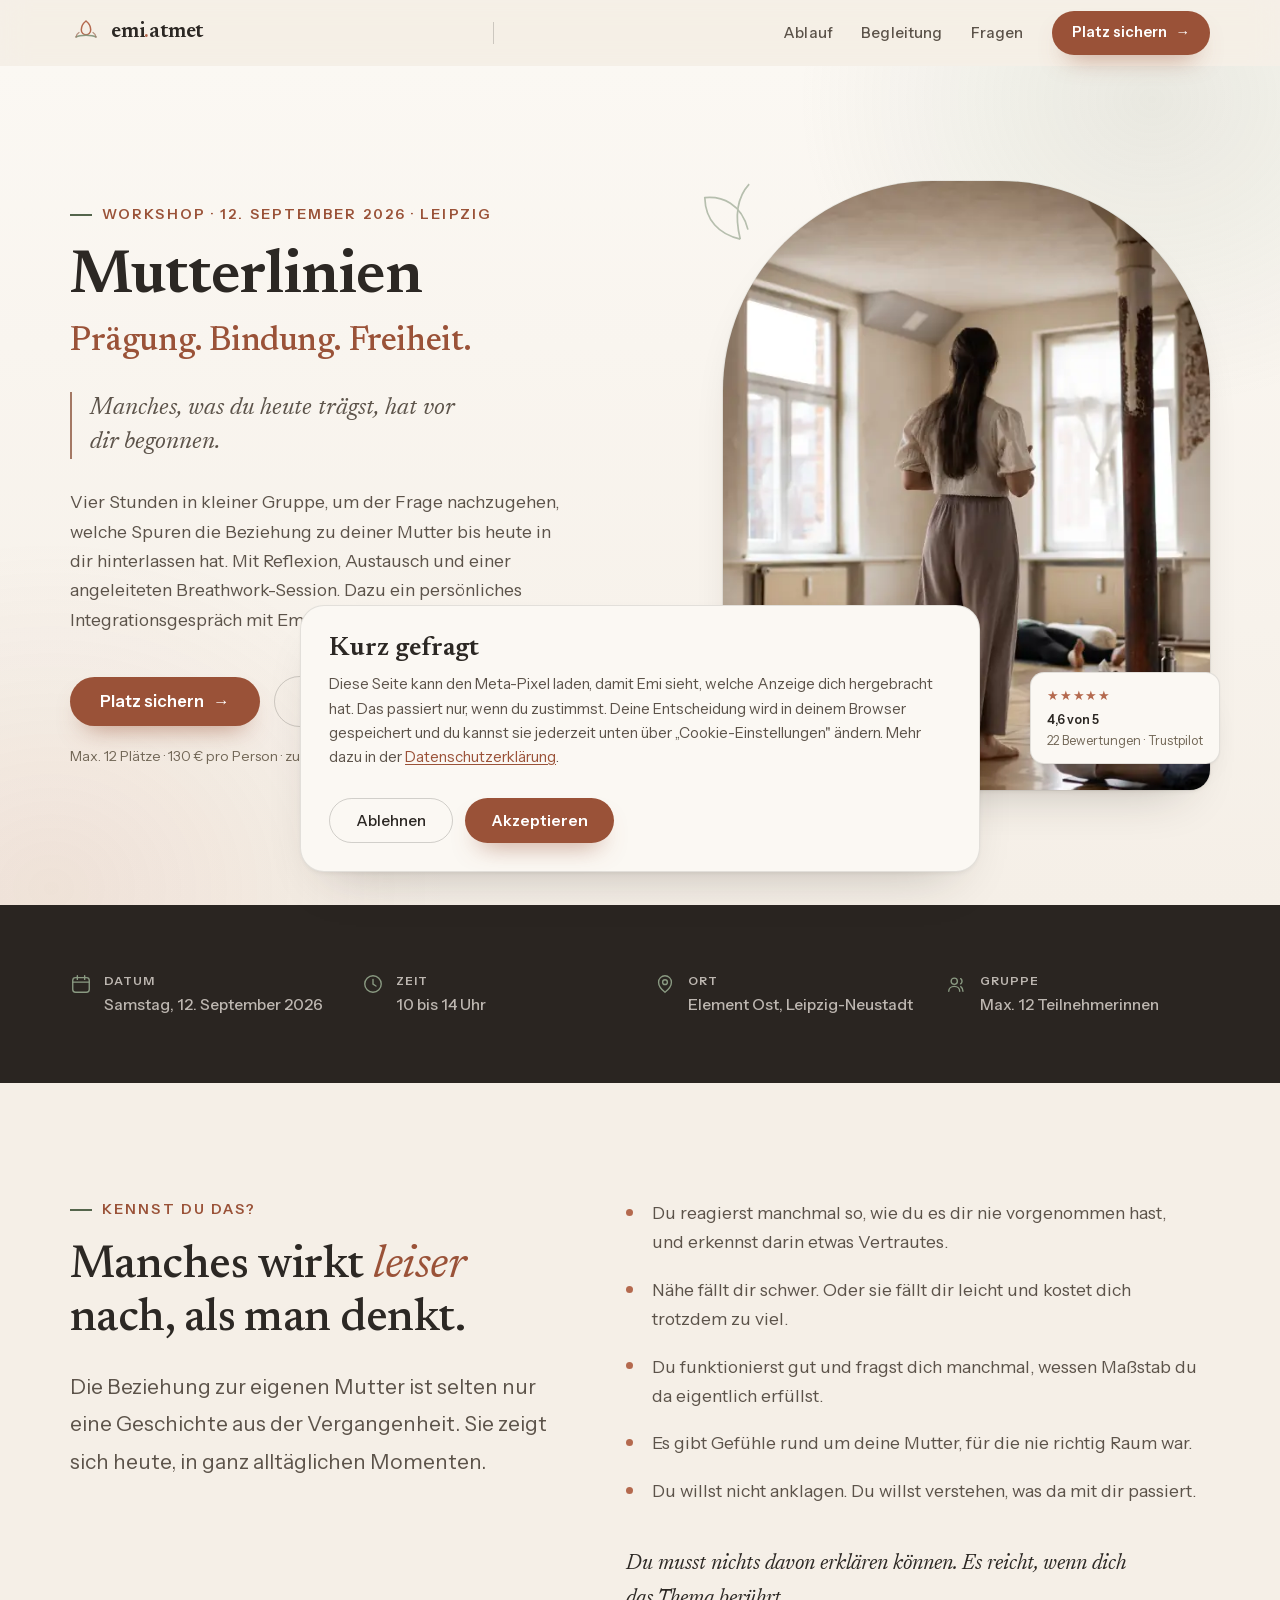
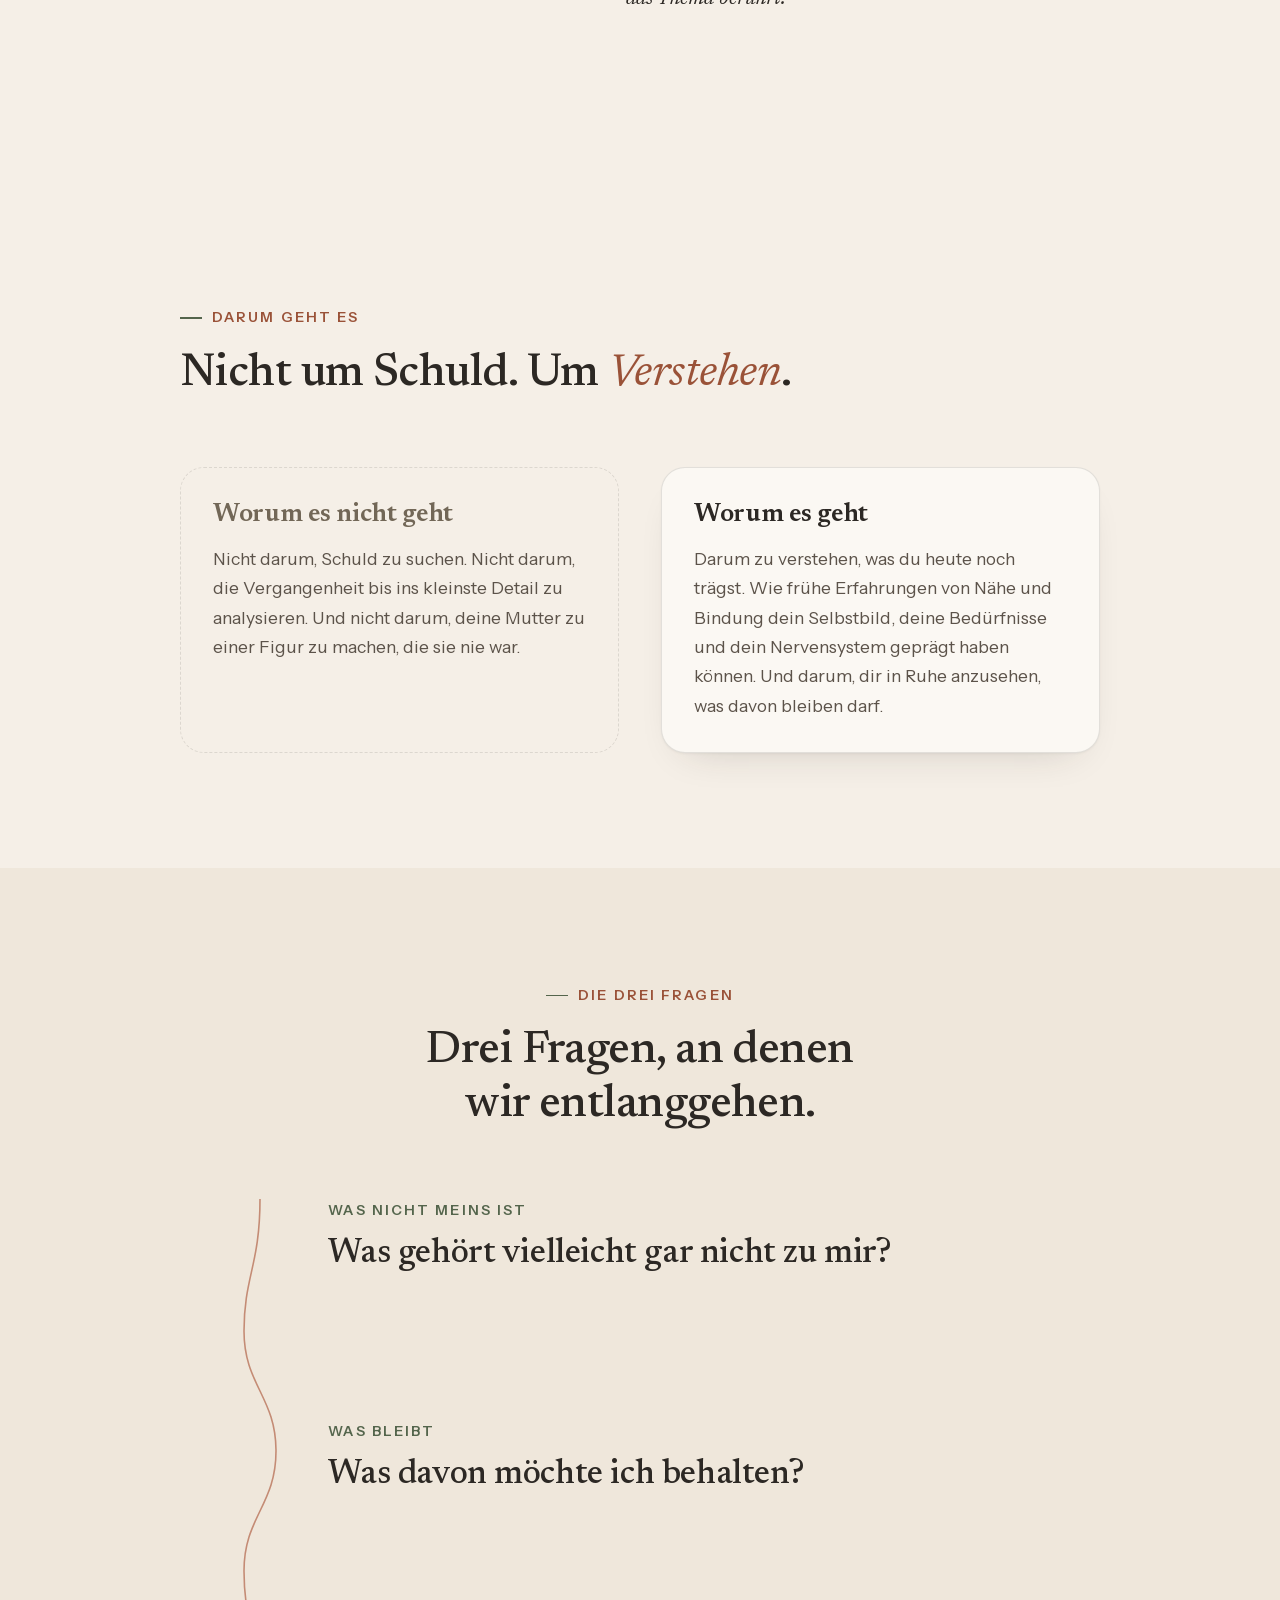
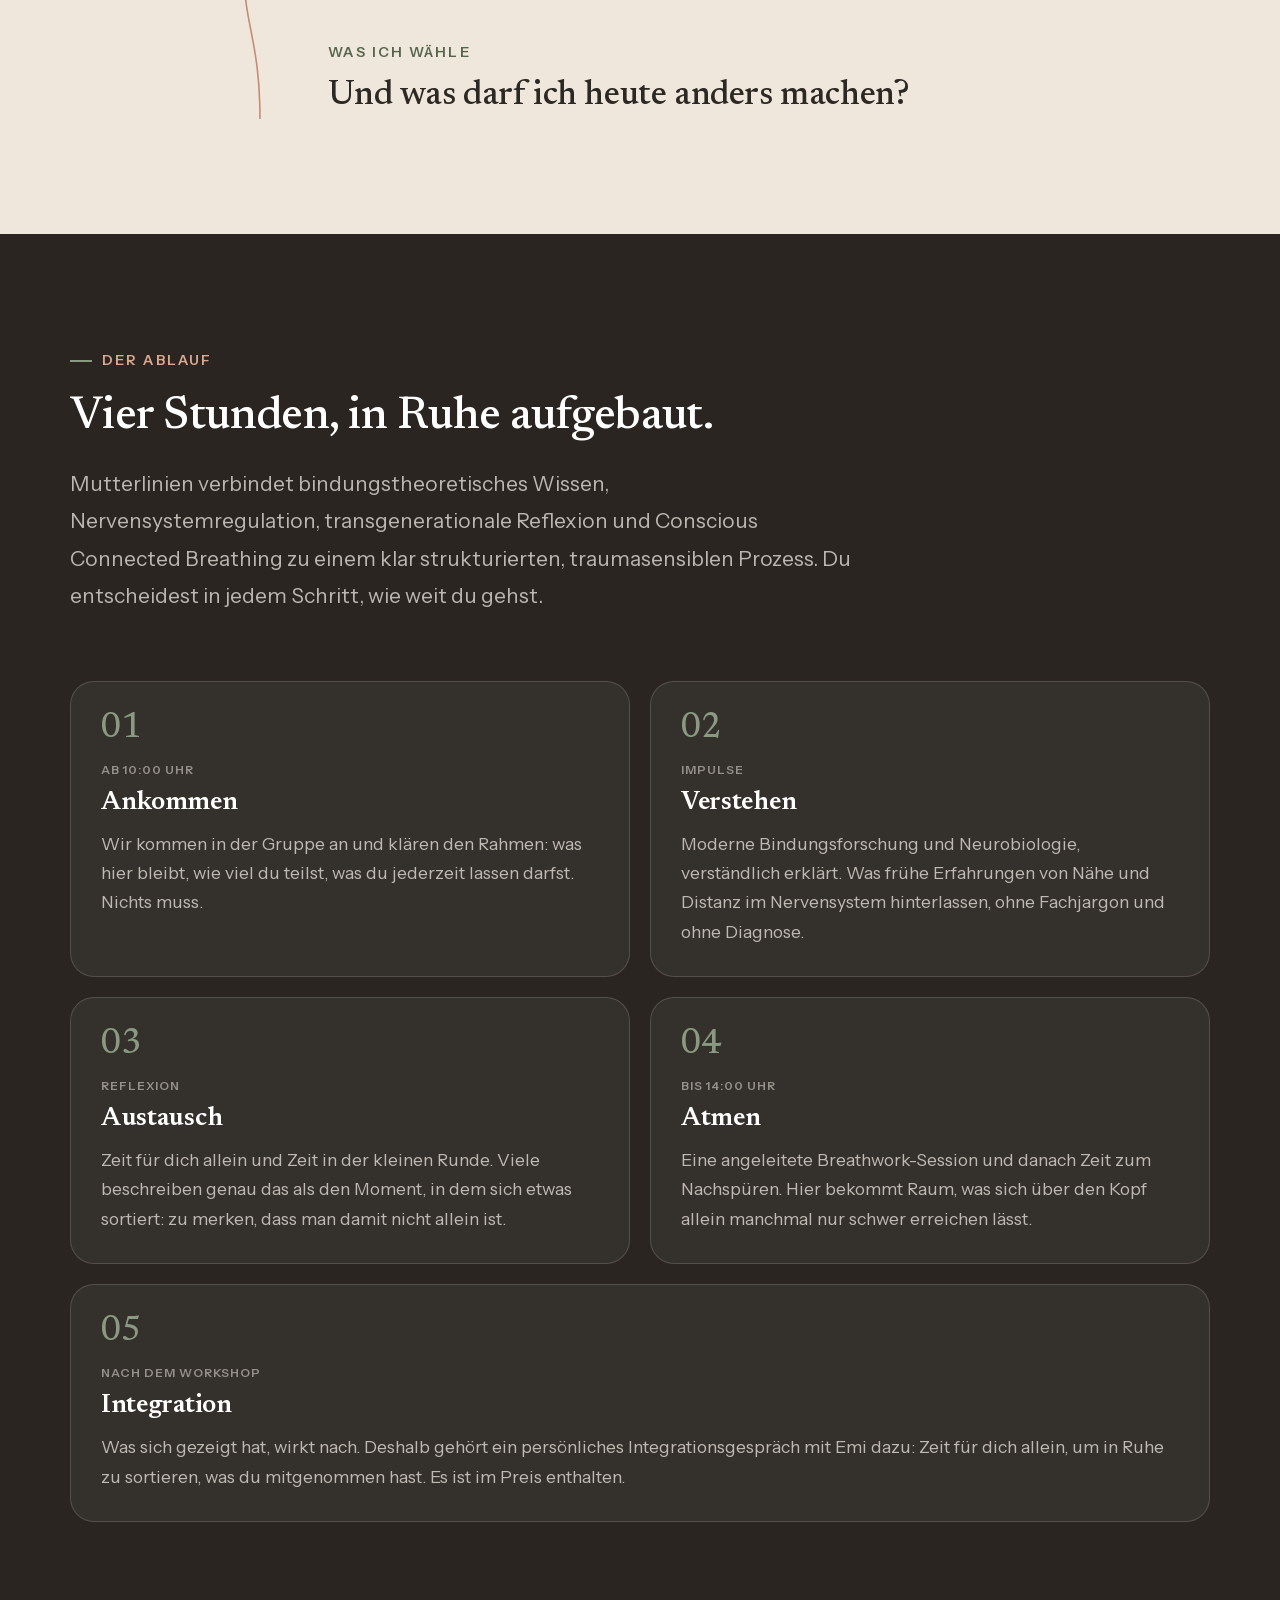
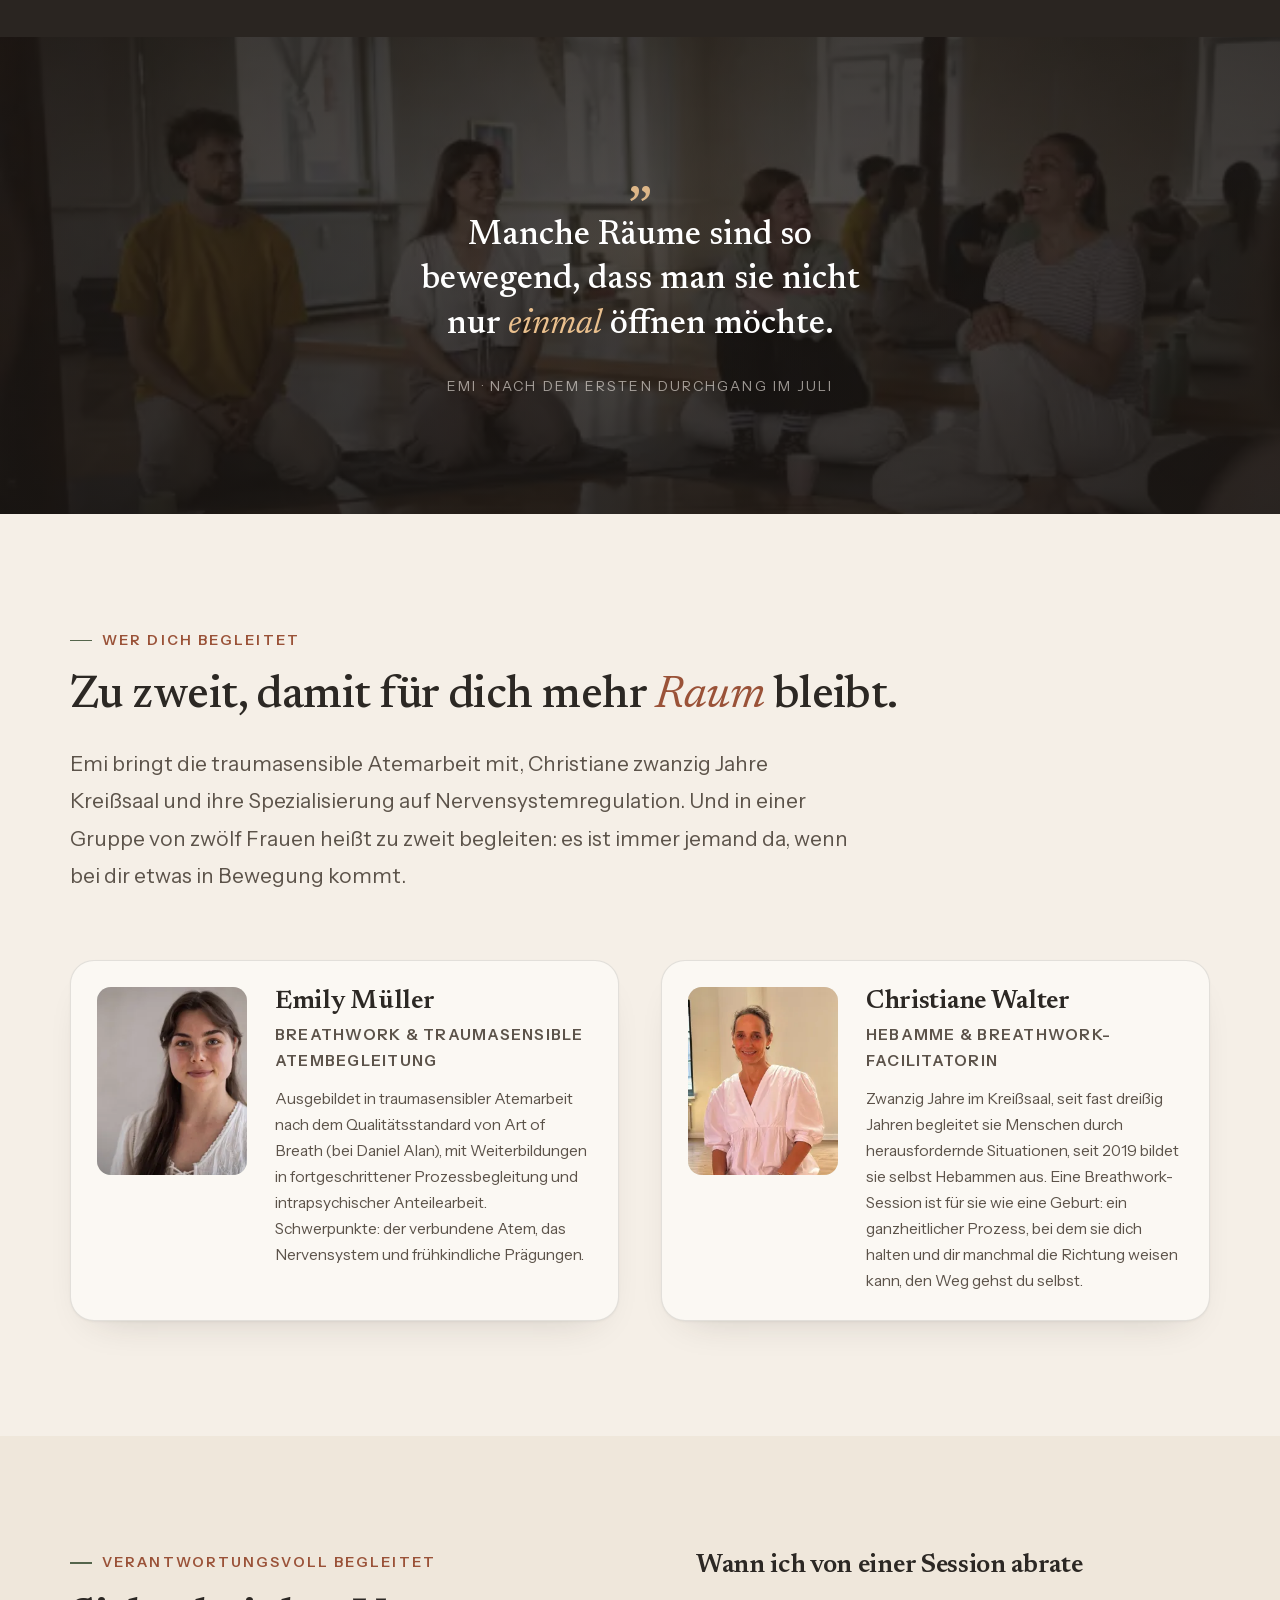
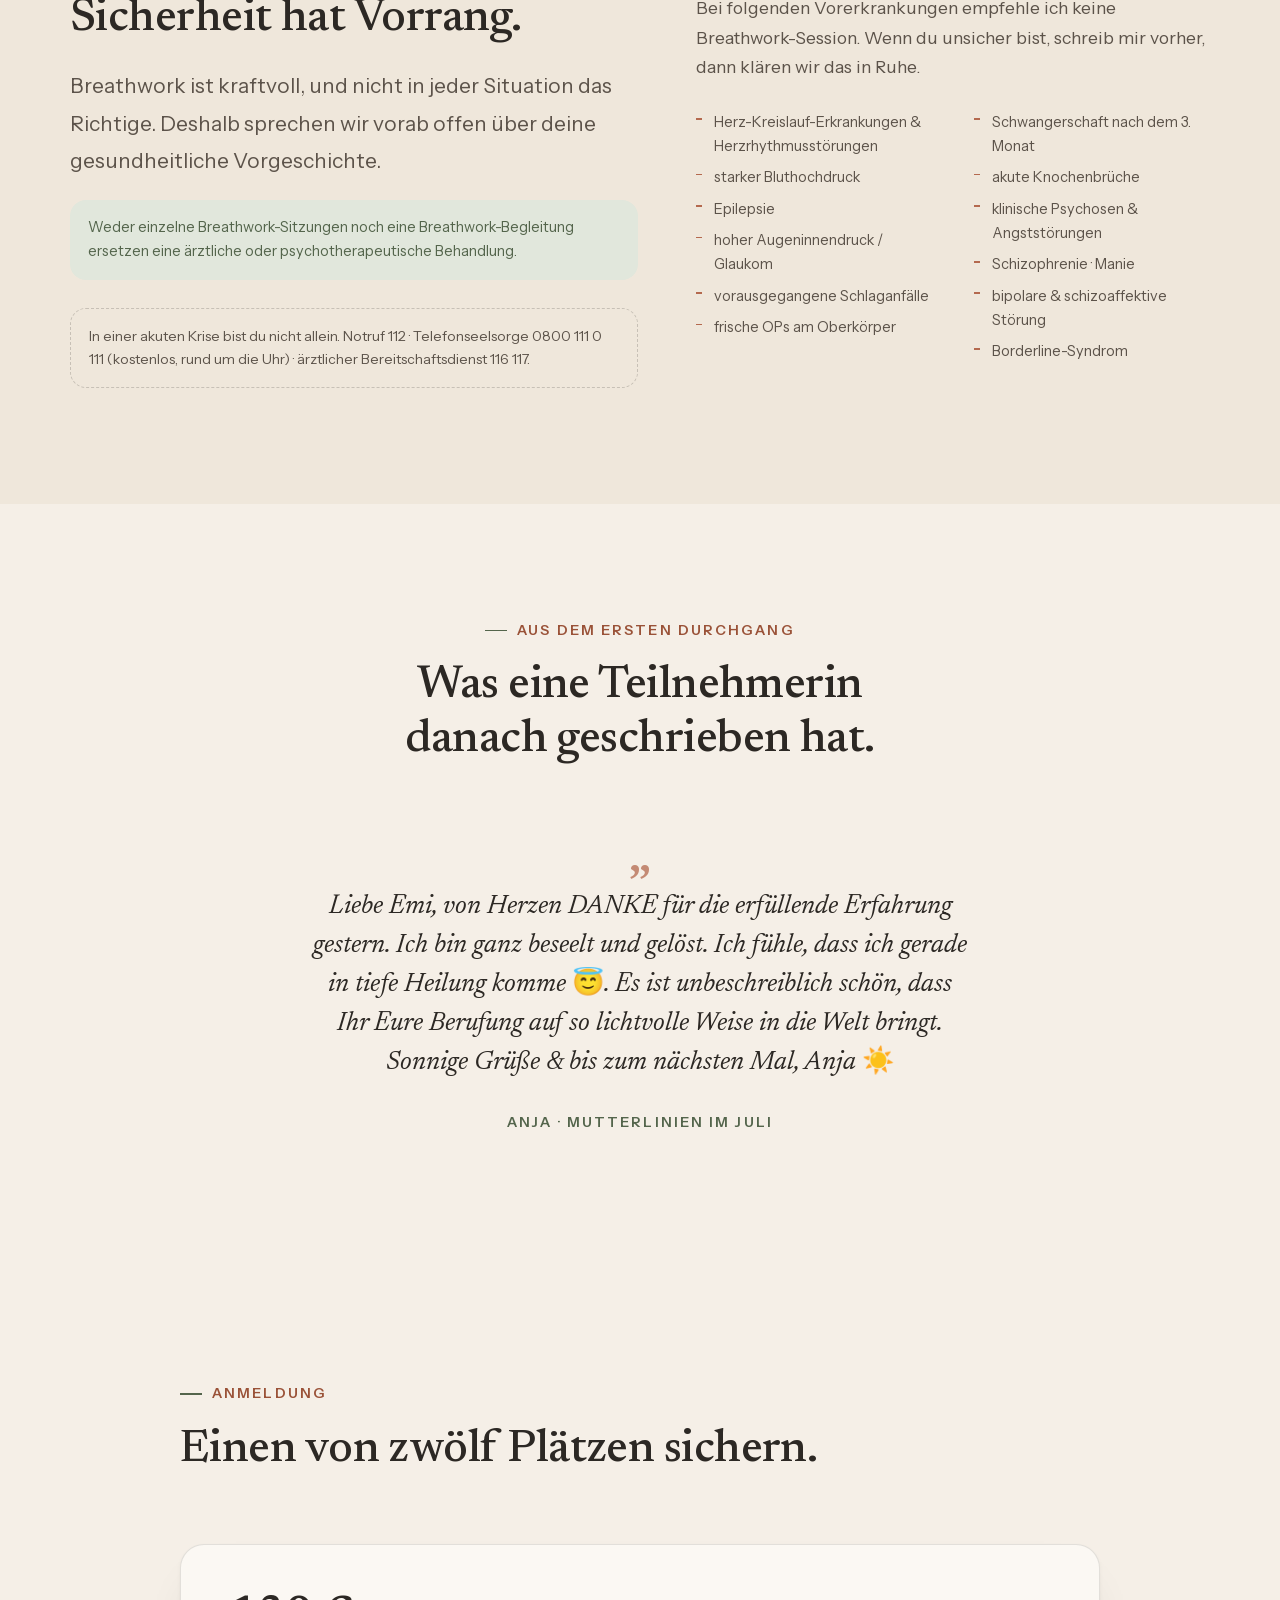
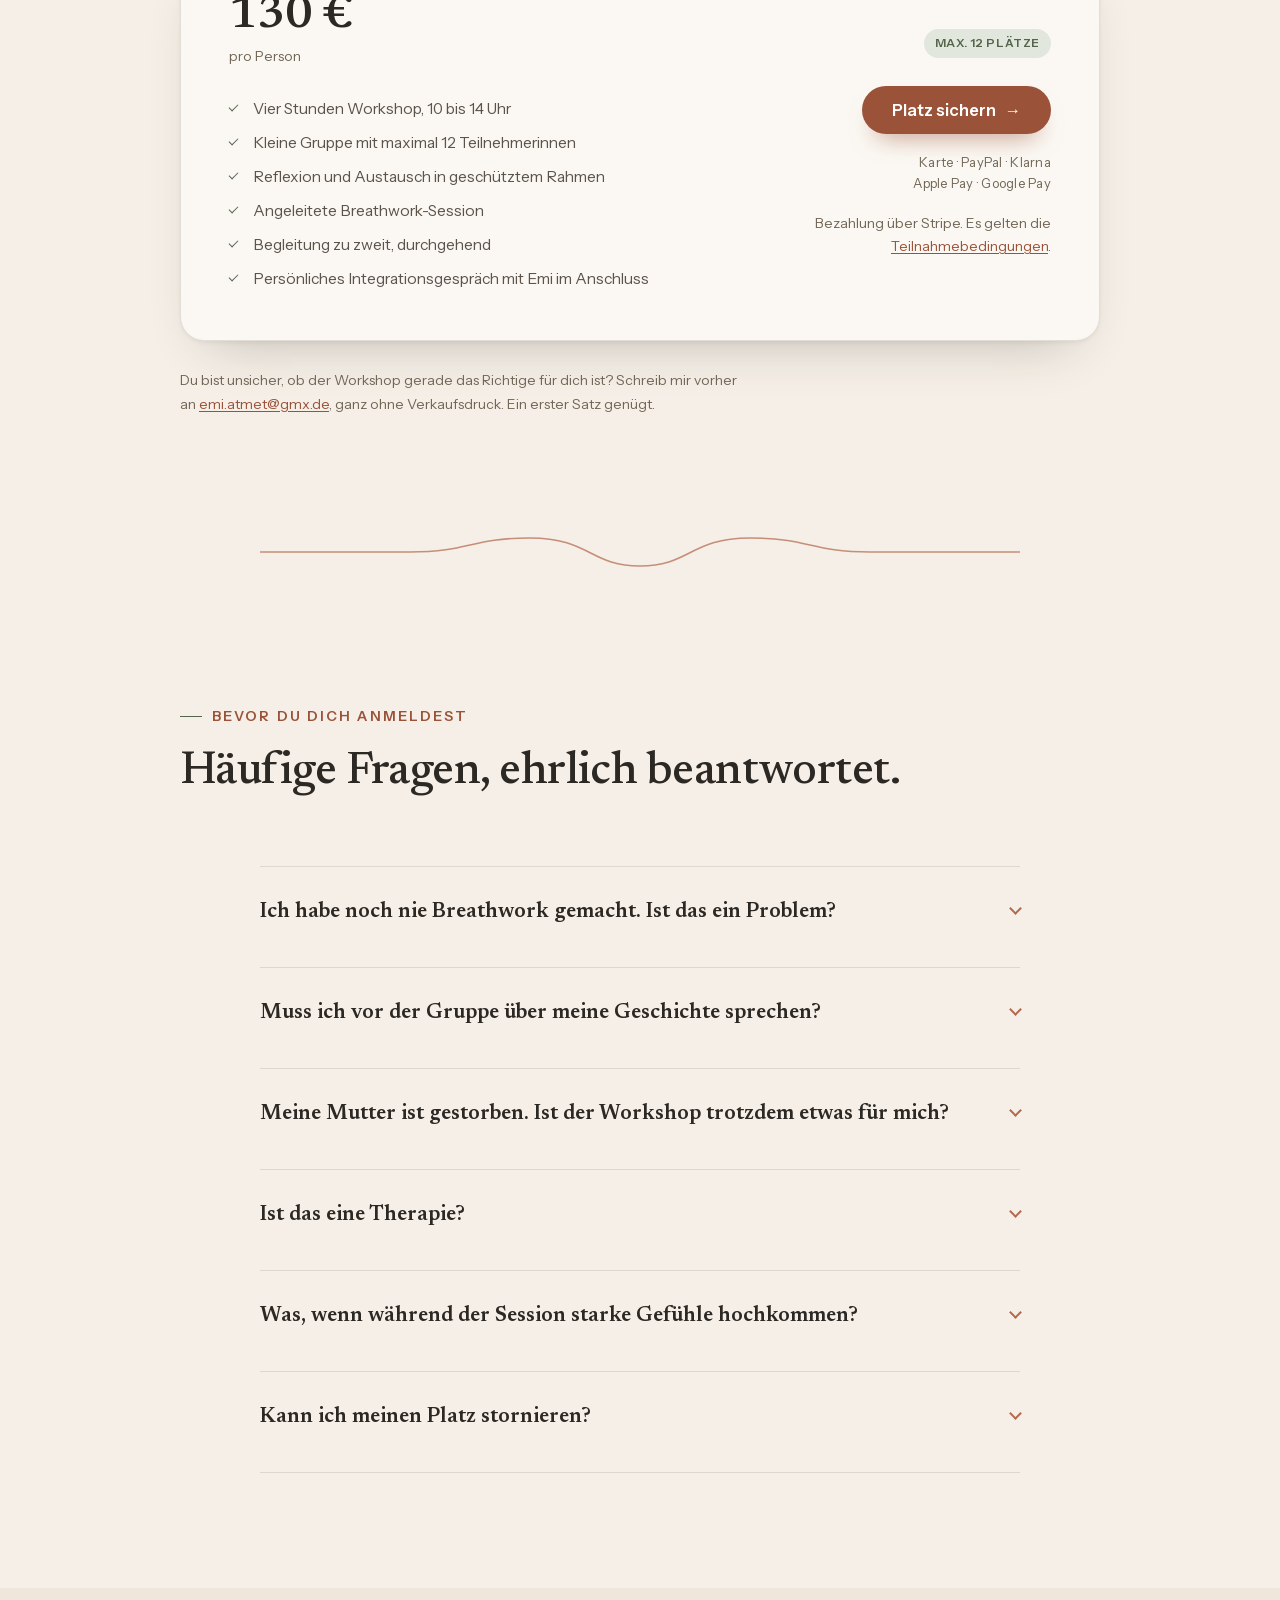
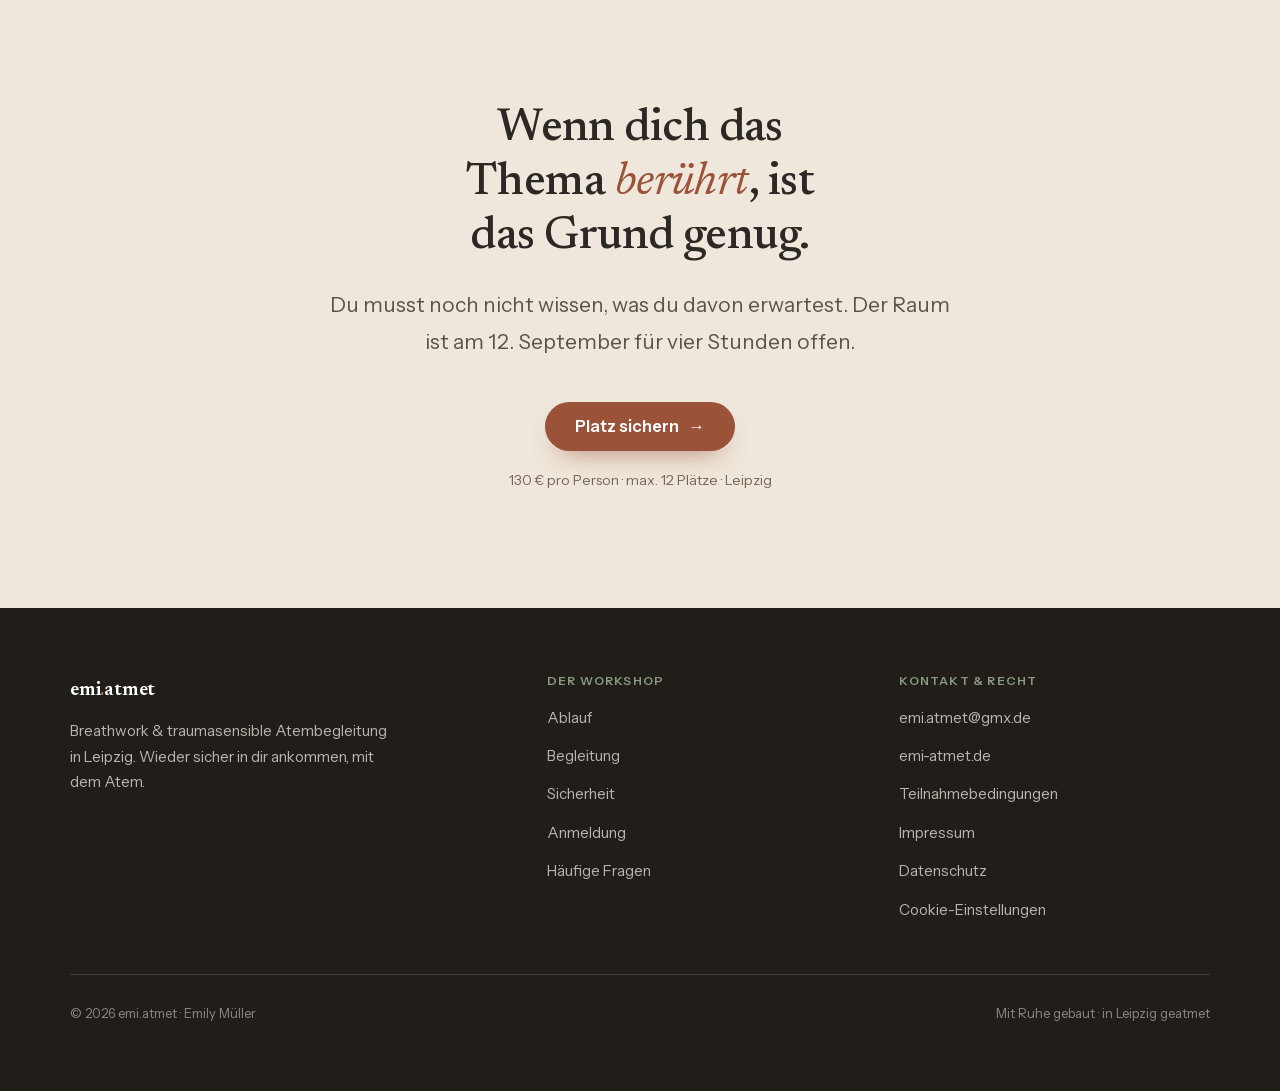
==== commit ba937754: "Drop the live seat count No number of free places on the page any more. It goes back to stating the " ====
--- a/index.html
+++ b/index.html
@@ -68,8 +68,10 @@
           <a class="btn btn-lg" href="#anmeldung">Platz sichern <span class="arr" aria-hidden="true">→</span></a>
           <a class="btn btn-lg btn-ghost" href="#ablauf">Was dich erwartet</a>
         </div>
-        <!-- data-seats-left: die beiden Stellen mit der Live-Zahl. Siehe ../TODO.md -->
-        <p class="cta-note"><span data-seats-left>Noch 7 von 12 Plätzen frei</span> · 130 € pro Person · zum zweiten Mal, nach einem ersten Durchgang im Juli</p>
+        <!-- Bewusst keine Zahl freier Plätze. Die müsste nach jeder Buchung von
+             Hand geändert werden, und Stripe schaltet den Bezahl-Link sowieso
+             automatisch ab, sobald das Kontingent erreicht ist. -->
+        <p class="cta-note">Max. 12 Plätze · 130 € pro Person · zum zweiten Mal, nach einem ersten Durchgang im Juli</p>
       </div>
 
       <div class="figure-wrap reveal d1">
@@ -363,7 +365,7 @@
           </ul>
         </div>
         <div class="book-side">
-          <span class="seats" data-seats-left>Noch 7 Plätze frei</span>
+          <span class="seats">Max. 12 Plätze</span>
           <div>
             <!-- CHECKOUT_URL (1/2) · Stripe Payment Link -->
             <a class="btn btn-lg" href="CHECKOUT_URL" data-checkout>Platz sichern <span class="arr" aria-hidden="true">→</span></a>
